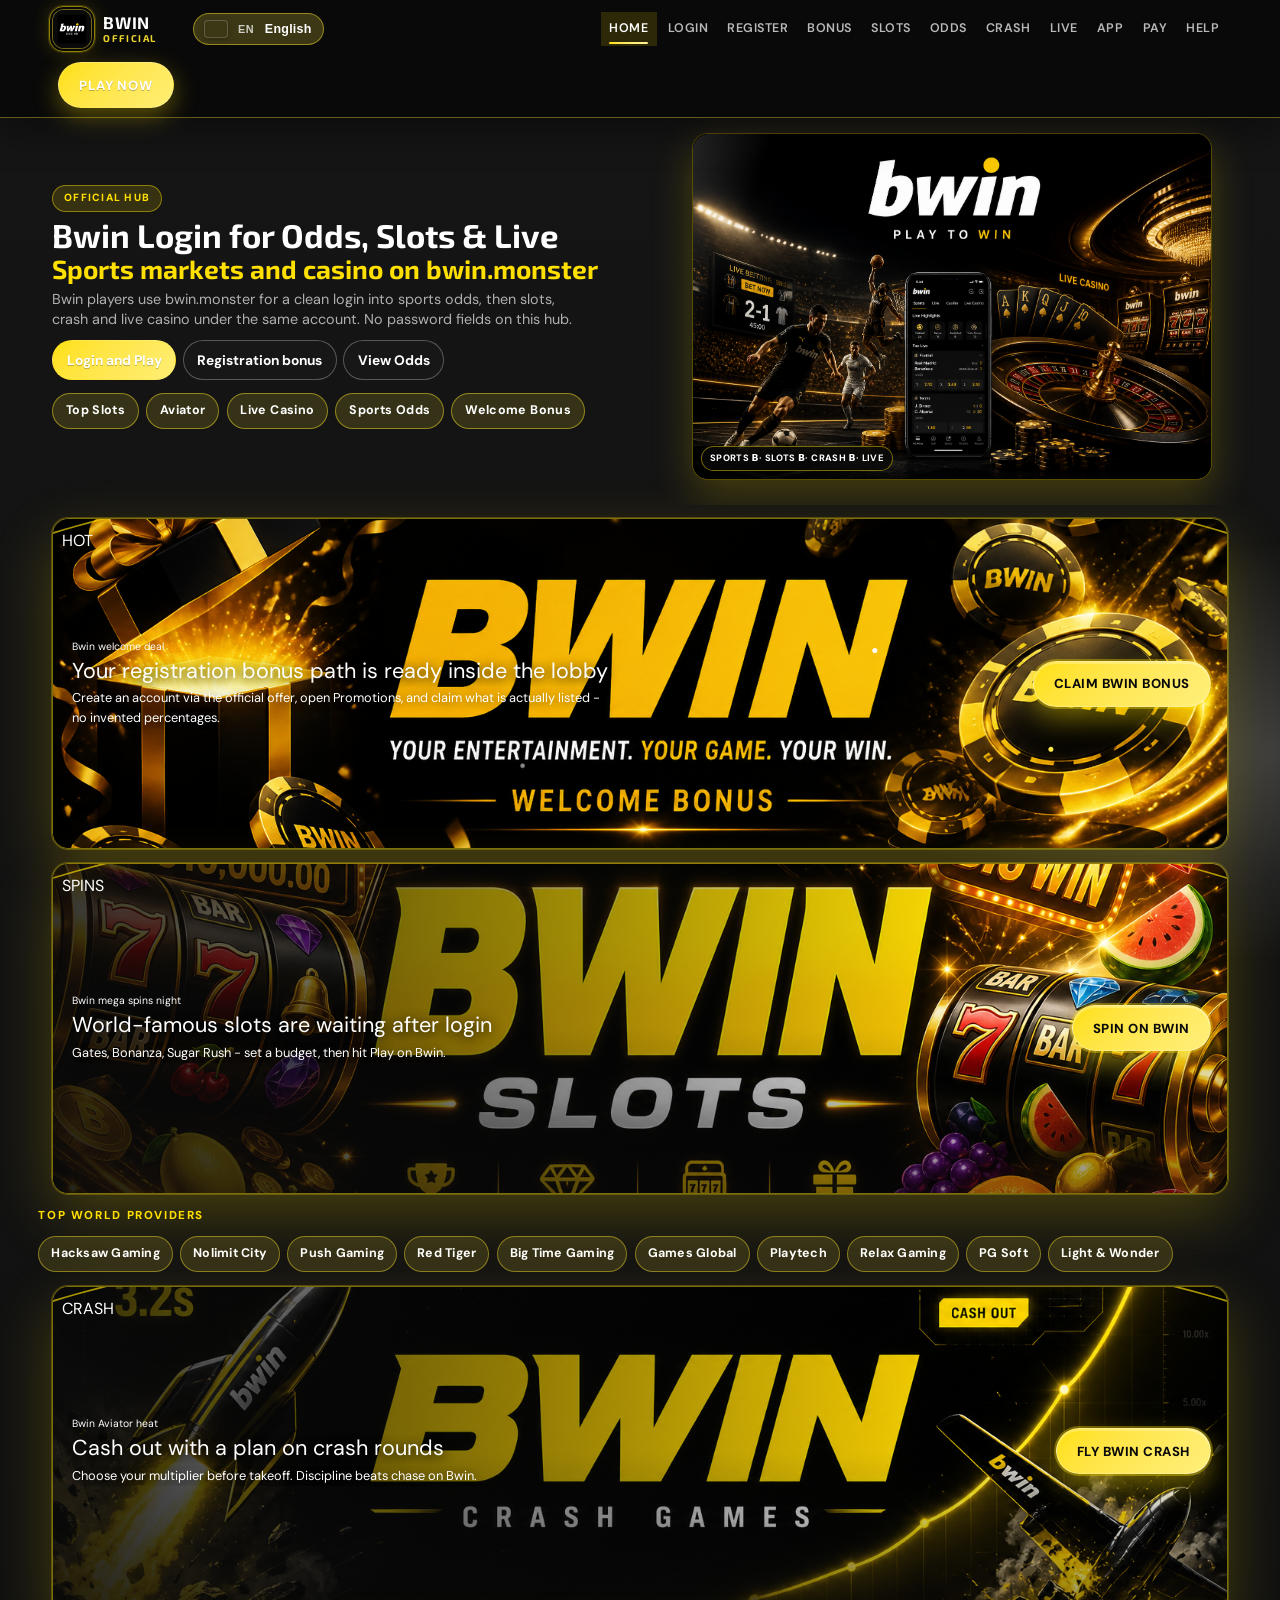
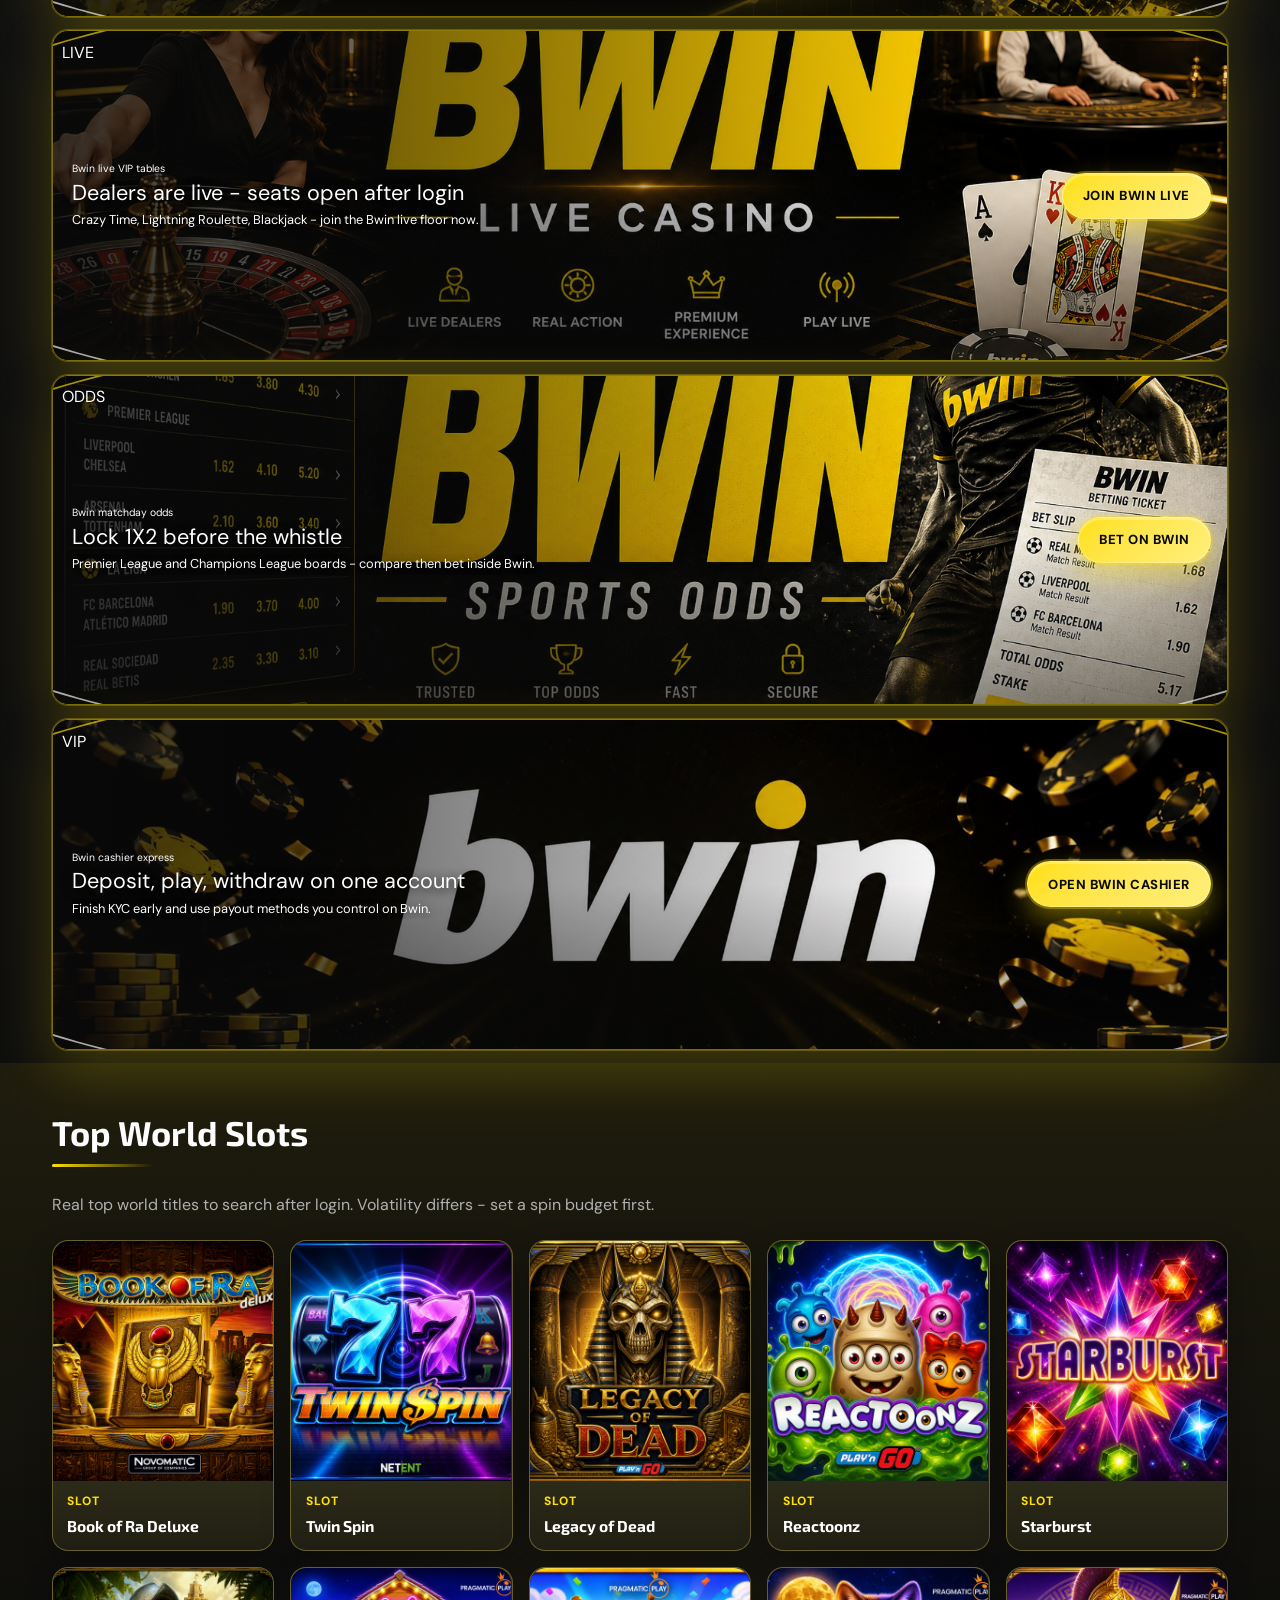
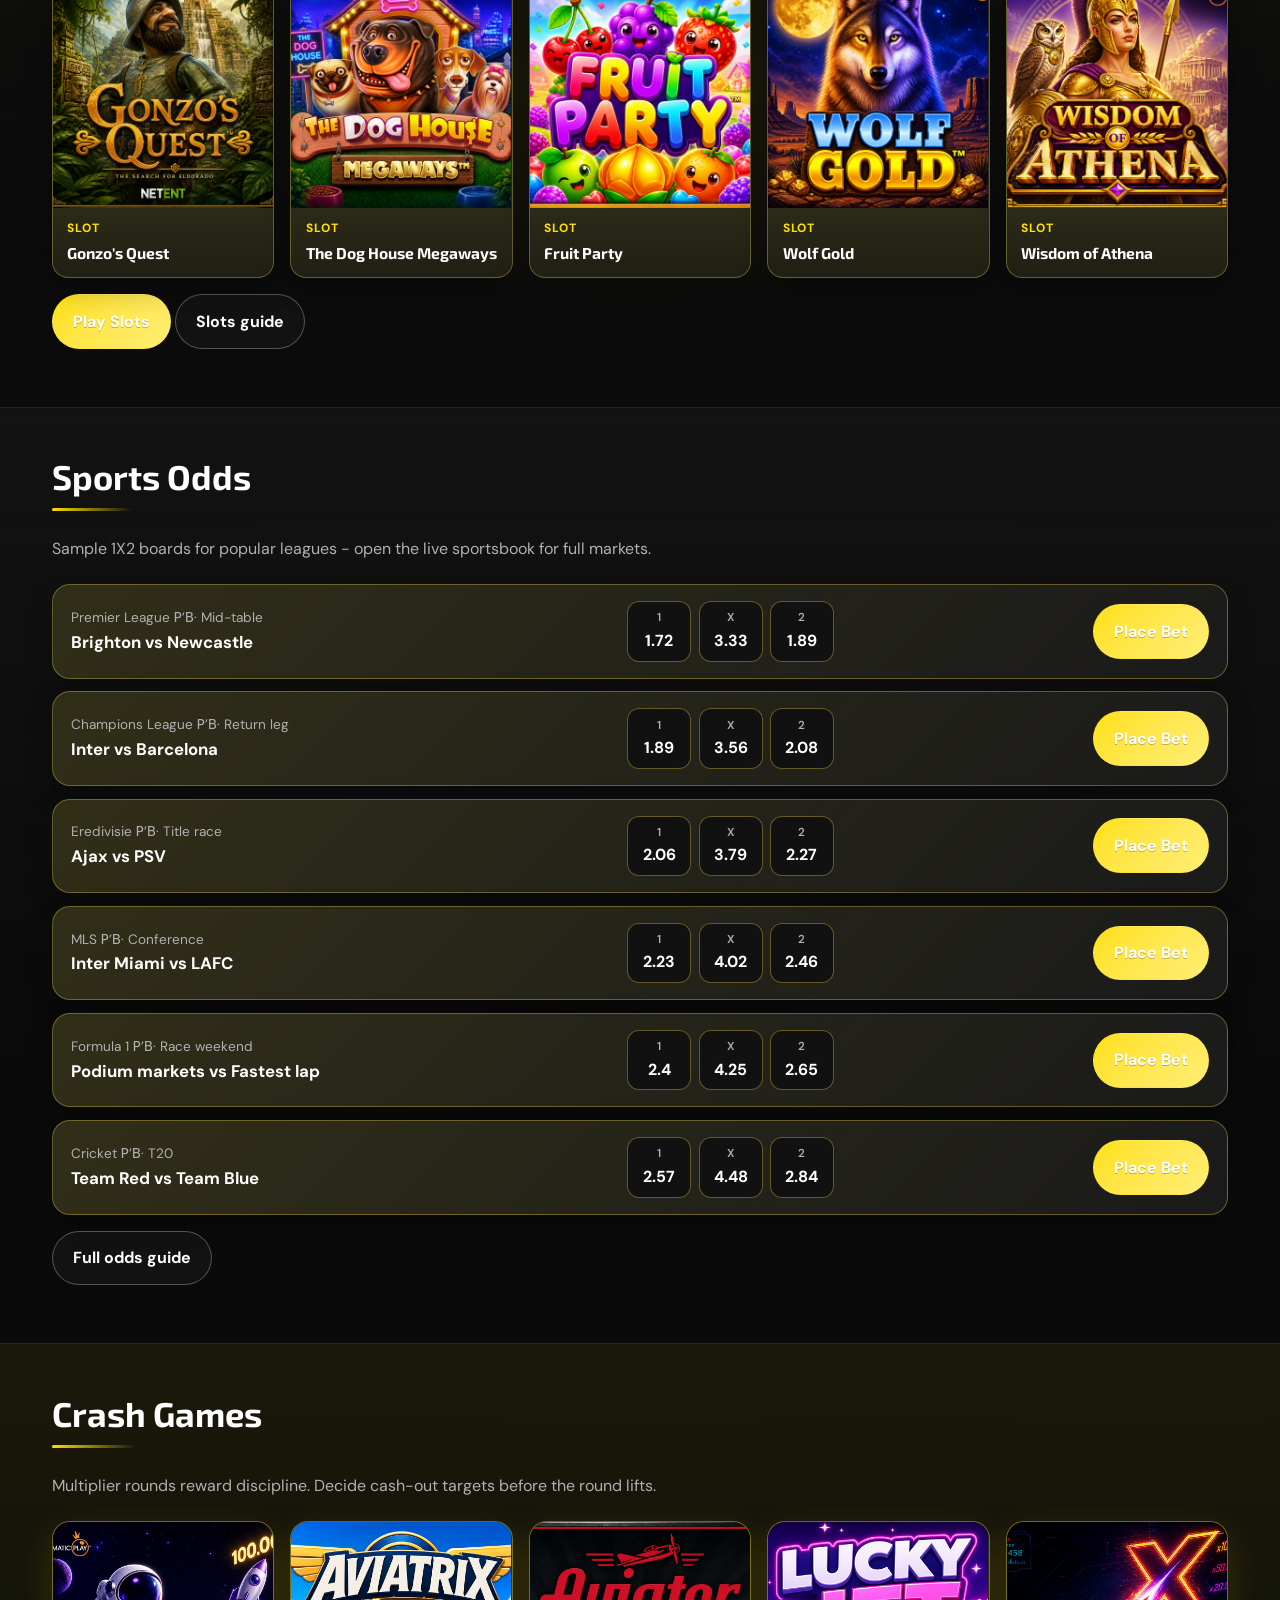
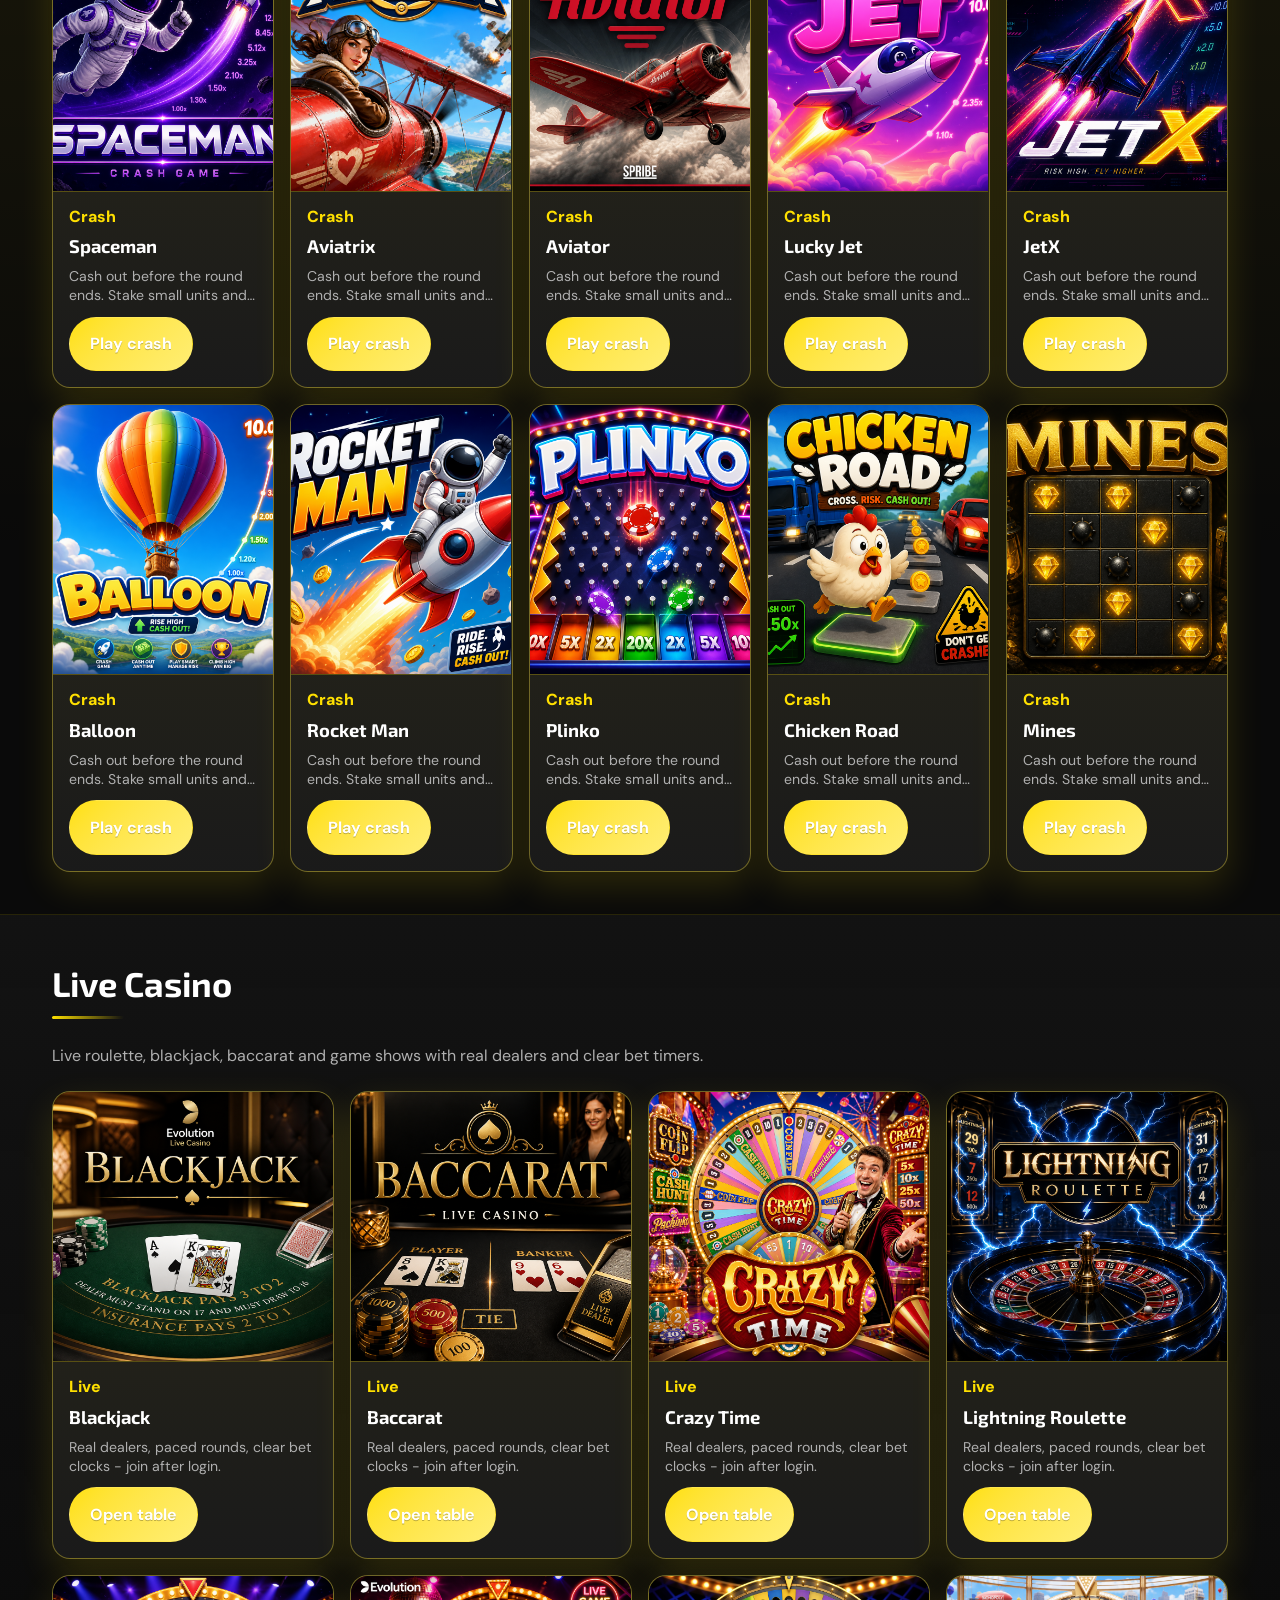
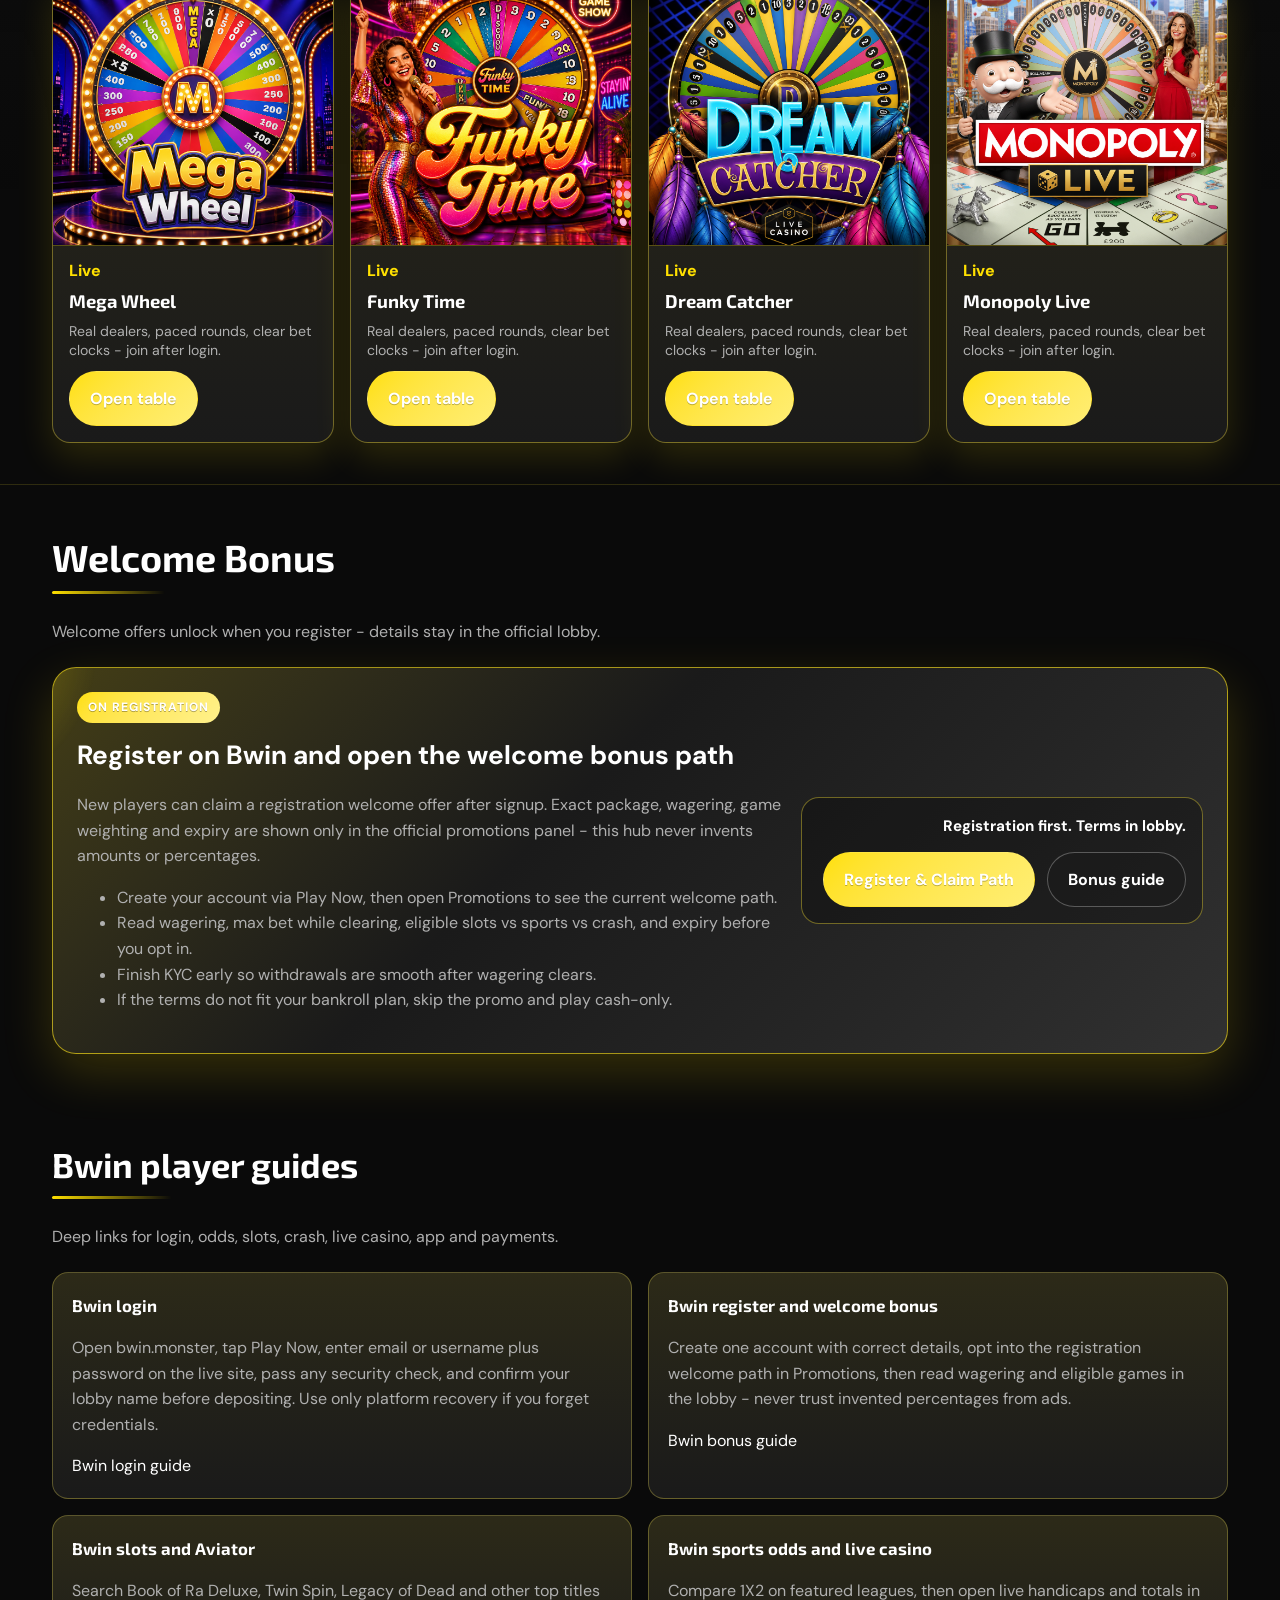
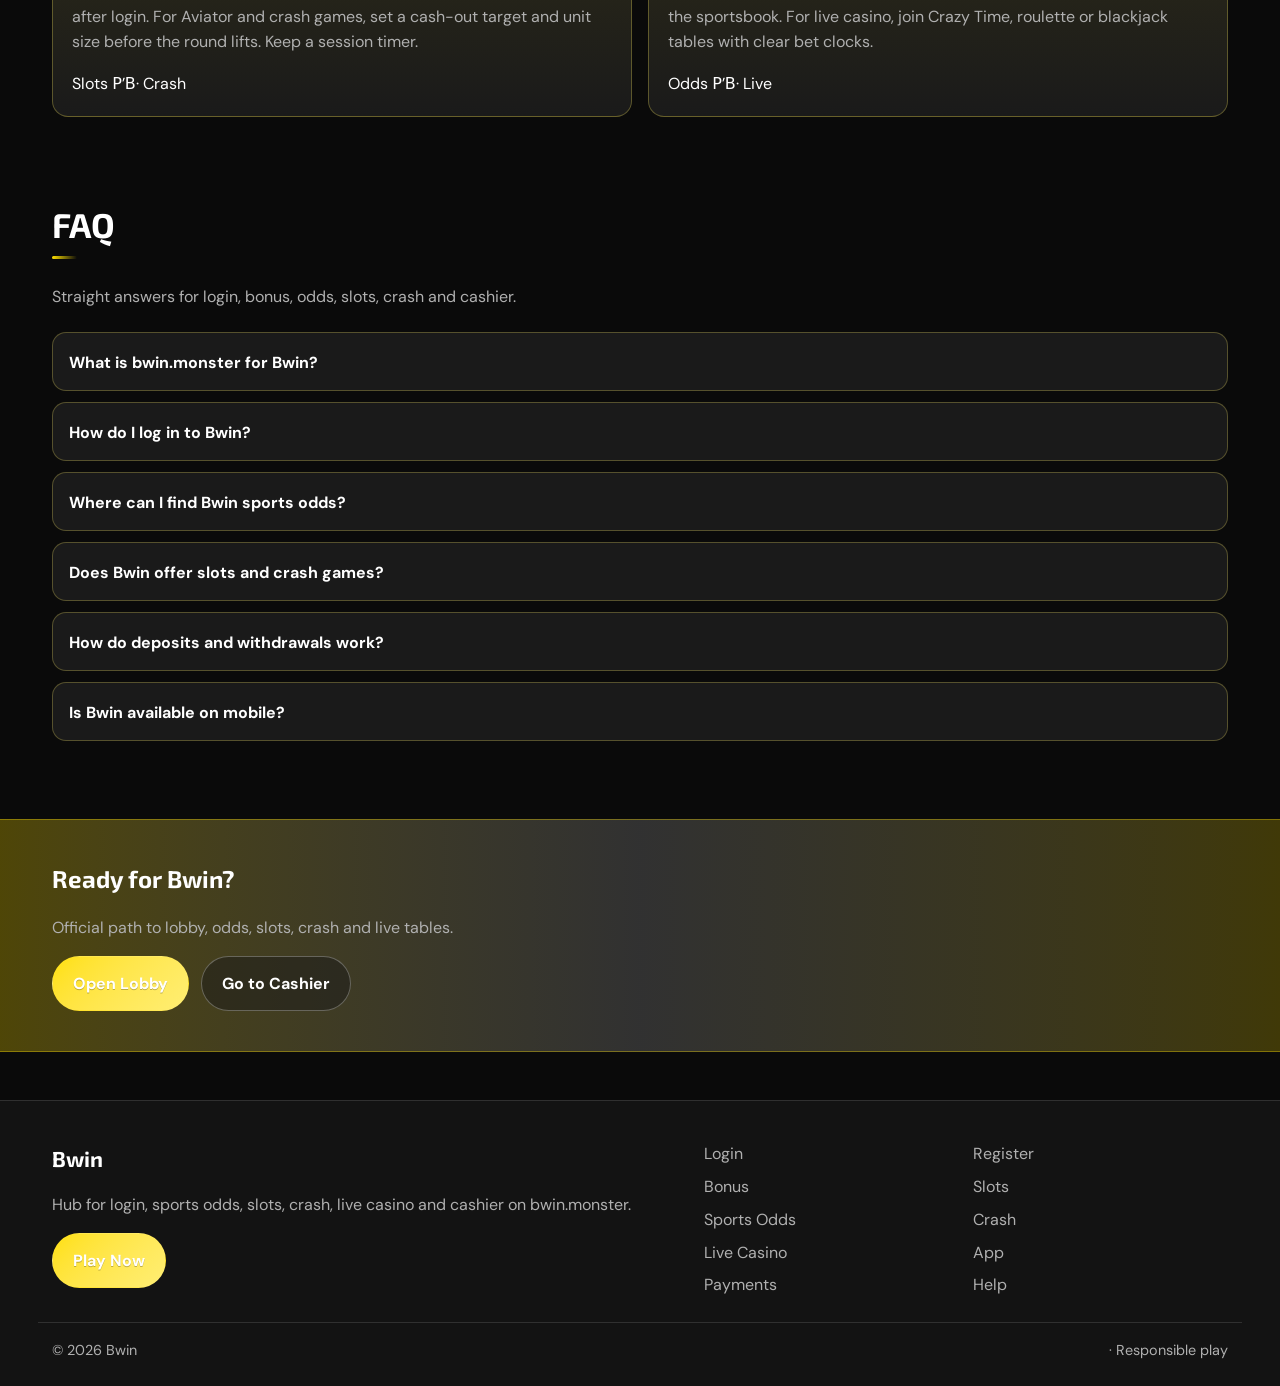
==== index.html @ 228906a5 "Launch Bwin hub on bwin.monster" ====
<!DOCTYPE html>
<html lang="en">
<head>
<meta charset="utf-8">
<meta name="viewport" content="width=device-width, initial-scale=1">
<title>Bwin Login, Sports Odds, Slots &amp; Live Casino | bwin.monster</title>
<meta name="description" content="Bwin on bwin.monster: login and register, sports odds, slots, Aviator crash, live casino and cashier. App and deposit tips.">
<meta name="keywords" content="Bwin, Bwin login, Bwin register, Bwin bonus, Bwin slots, Bwin Aviator, Bwin live casino, Bwin odds, Bwin app, Bwin deposit, Book of Ra Deluxe, Twin Spin, Legacy of Dead, Aviator, crash games, sports betting, bwin.monster">
<meta name="robots" content="index,follow,max-image-preview:large">
<link rel="canonical" href="https://bwin.monster/">
<meta property="og:type" content="website">
<meta property="og:site_name" content="Bwin">
<meta property="og:title" content="Bwin Login, Sports Odds, Slots &amp; Live Casino | bwin.monster">
<meta property="og:description" content="Bwin on bwin.monster: login and register, sports odds, slots, Aviator crash, live casino and cashier. App and deposit tips.">
<meta property="og:url" content="https://bwin.monster/">
<meta property="og:image" content="https://bwin.monster/assets/brand/logo.png">
<meta name="twitter:card" content="summary_large_image">
<meta name="twitter:title" content="Bwin Login, Sports Odds, Slots &amp; Live Casino | bwin.monster">
<meta name="twitter:description" content="Bwin on bwin.monster: login and register, sports odds, slots, Aviator crash, live casino and cashier. App and deposit tips.">
<meta name="twitter:image" content="https://bwin.monster/assets/brand/logo.png">
<link rel="icon" href="/favicon.ico" sizes="any">
<link rel="icon" type="image/png" sizes="48x48" href="/favicon-48x48.png">
<link rel="icon" type="image/png" sizes="96x96" href="/favicon-96x96.png">
<link rel="icon" type="image/png" sizes="192x192" href="/favicon-192x192.png">
<link rel="apple-touch-icon" sizes="180x180" href="/apple-touch-icon.png">
<link rel="manifest" href="/site.webmanifest">
<link rel="preconnect" href="https://fonts.googleapis.com">
<link rel="preconnect" href="https://fonts.gstatic.com" crossorigin>
<link href="https://fonts.googleapis.com/css2?family=Exo+2:wght@600;700&family=DM+Sans:wght@400;600;700&display=swap" rel="stylesheet">
<link rel="stylesheet" href="/css/styles.css">
<link rel="stylesheet" href="/css/i18n.css">
<script type="application/ld+json">{"@context":"https://schema.org","@type":"FAQPage","url":"https://bwin.monster/","mainEntity":[{"@type":"Question","name":"What is bwin.monster for Bwin?","acceptedAnswer":{"@type":"Answer","text":"bwin.monster is the SEO hub for Bwin login, sports odds, slots, crash games, live casino and cashier. Tap Play Now and confirm you land on the live Bwin platform."}},{"@type":"Question","name":"How do I log in to Bwin?","acceptedAnswer":{"@type":"Answer","text":"Open Play Now from bwin.monster, enter your registered email or username and password on the live site, complete any security check, then confirm your account name appears in the lobby header."}},{"@type":"Question","name":"Where can I find Bwin sports odds?","acceptedAnswer":{"@type":"Answer","text":"Use the sports / odds section on this hub, then continue to the live Bwin sportsbook for 1X2, handicaps, totals and in-play markets across major leagues."}},{"@type":"Question","name":"Does Bwin offer slots and crash games?","acceptedAnswer":{"@type":"Answer","text":"Yes. Popular slots and crash titles are highlighted here so you can jump straight into the lobby catalog after login. Set a session budget before spinning."}},{"@type":"Question","name":"How do deposits and withdrawals work?","acceptedAnswer":{"@type":"Answer","text":"Fund via the cashier after login, complete KYC early if prompted, and use the same methods for withdrawals. Keep billing details consistent with your profile."}},{"@type":"Question","name":"Is Bwin available on mobile?","acceptedAnswer":{"@type":"Answer","text":"One account works on phone and desktop browsers. Prefer a stable connection, avoid shared devices, and log out after cash sessions on borrowed phones."}}]}</script>
</head>
<body class="layout-2 home">
<header class="site-header" id="siteHeader">
<div class="wrap header-bar">
<a class="brand" href="/" aria-label="Bwin home">
<span class="brand-mark"><img src="/assets/brand/logo.png" alt="Bwin logo" width="40" height="40"></span>
<span class="brand-copy"><span class="brand-name">Bwin</span><span class="brand-tag">Official</span></span>
</a>
<button class="nav-toggle" id="navToggle" aria-expanded="false" aria-controls="siteNav" type="button" aria-label="Open menu"><span></span><span></span><span></span></button>
<nav class="site-nav" id="siteNav" aria-label="Primary"><a class="nav-link is-active" href="/">Home</a><a class="nav-link" href="/bwin-login.html">Login</a><a class="nav-link" href="/bwin-register.html">Register</a><a class="nav-link" href="/bwin-bonus.html">Bonus</a><a class="nav-link" href="/bwin-slots.html">Slots</a><a class="nav-link" href="/bwin-odds.html">Odds</a><a class="nav-link" href="/bwin-crash.html">Crash</a><a class="nav-link" href="/bwin-live.html">Live</a><a class="nav-link" href="/bwin-app.html">App</a><a class="nav-link" href="/bwin-pay.html">Pay</a><a class="nav-link" href="/bwin-help.html">Help</a></nav>
<a class="btn btn-accent header-cta" href="https://martell888.online/T9WnXySk?sub_id_1=bwin.monster" rel="nofollow sponsored noopener" target="_blank">Play Now</a>
</div>
</header>
<section class="hero"><div class="wrap"><div class="hero-shell">
<div class="hero-copy reveal">
<div class="eyebrow eyebrow-pill">Official hub</div>
<h1>Bwin Login for Odds, Slots &amp; Live<span>Sports markets and casino on bwin.monster</span></h1>
<p class="lead">Bwin players use bwin.monster for a clean login into sports odds, then slots, crash and live casino under the same account. No password fields on this hub.</p>
<div class="cta-row">
<a class="btn btn-accent" href="https://martell888.online/T9WnXySk?sub_id_1=bwin.monster" rel="nofollow sponsored noopener" target="_blank">Login and Play</a>
<a class="btn btn-ghost" href="/bwin-bonus.html">Registration bonus</a>
<a class="btn btn-ghost" href="/bwin-odds.html">View Odds</a>
</div>
<div class="hero-chips" aria-label="Quick links">
<a class="chip chip-hot" href="#slots">Top Slots</a>
<a class="chip chip-hot" href="#crash">Aviator</a>
<a class="chip chip-hot" href="#live">Live Casino</a>
<a class="chip chip-hot" href="#odds">Sports Odds</a>
<a class="chip chip-hot" href="#bonus">Welcome Bonus</a>
</div>
</div>
<div class="hero-visual hero-stage reveal" aria-label="Bwin sports and betting">
<div class="hero-glow" aria-hidden="true"></div>
<img class="hero-img" src="/assets/hero.jpg" alt="Bwin sports betting and casino" width="768" height="1024" loading="eager">
<div class="hero-shine" aria-hidden="true"></div>
<div class="hero-badge">Sports В· Slots В· Crash В· Live</div>
</div>
</div></div></section>
<div class="wrap"><a class="promo-fx promo-jackpot reveal" href="https://martell888.online/T9WnXySk?sub_id_1=bwin.monster" rel="nofollow sponsored noopener" target="_blank">
<span class="promo-badge">HOT</span>
<span class="promo-fx-glow" aria-hidden="true"></span>
<span class="promo-fx-scan" aria-hidden="true"></span>
<span class="promo-fx-particles" aria-hidden="true"></span>
<span class="promo-fx-rays" aria-hidden="true"></span>
<span class="promo-fx-ring" aria-hidden="true"></span>
<div class="promo-media"><img src="/assets/promo/promo-bonus.jpg" alt="Bwin promo" width="960" height="540" loading="lazy"></div>
<div class="promo-copy"><span class="promo-kicker">Bwin welcome deal</span><div class="promo-title">Your registration bonus path is ready inside the lobby</div><p class="promo-sub">Create an account via the official offer, open Promotions, and claim what is actually listed - no invented percentages.</p></div>
<span class="promo-cta"><span class="promo-cta-shine" aria-hidden="true"></span><span class="promo-cta-label">Claim Bwin bonus</span></span>
</a></div>
<div class="wrap"><a class="promo-fx promo-neon reveal" href="https://martell888.online/T9WnXySk?sub_id_1=bwin.monster" rel="nofollow sponsored noopener" target="_blank">
<span class="promo-badge">SPINS</span>
<span class="promo-fx-glow" aria-hidden="true"></span>
<span class="promo-fx-scan" aria-hidden="true"></span>
<span class="promo-fx-particles" aria-hidden="true"></span>
<span class="promo-fx-rays" aria-hidden="true"></span>
<span class="promo-fx-ring" aria-hidden="true"></span>
<div class="promo-media"><img src="/assets/promo/promo-slots.jpg" alt="Bwin promo" width="960" height="540" loading="lazy"></div>
<div class="promo-copy"><span class="promo-kicker">Bwin mega spins night</span><div class="promo-title">World-famous slots are waiting after login</div><p class="promo-sub">Gates, Bonanza, Sugar Rush - set a budget, then hit Play on Bwin.</p></div>
<span class="promo-cta"><span class="promo-cta-shine" aria-hidden="true"></span><span class="promo-cta-label">Spin on Bwin</span></span>
</a></div>
<div class="providers-block reveal"><div class="providers-label">Top world providers</div><div class="providers-strip"><a class="provider-chip" href="https://martell888.online/T9WnXySk?sub_id_1=bwin.monster" rel="nofollow sponsored noopener" target="_blank">Hacksaw Gaming</a><a class="provider-chip" href="https://martell888.online/T9WnXySk?sub_id_1=bwin.monster" rel="nofollow sponsored noopener" target="_blank">Nolimit City</a><a class="provider-chip" href="https://martell888.online/T9WnXySk?sub_id_1=bwin.monster" rel="nofollow sponsored noopener" target="_blank">Push Gaming</a><a class="provider-chip" href="https://martell888.online/T9WnXySk?sub_id_1=bwin.monster" rel="nofollow sponsored noopener" target="_blank">Red Tiger</a><a class="provider-chip" href="https://martell888.online/T9WnXySk?sub_id_1=bwin.monster" rel="nofollow sponsored noopener" target="_blank">Big Time Gaming</a><a class="provider-chip" href="https://martell888.online/T9WnXySk?sub_id_1=bwin.monster" rel="nofollow sponsored noopener" target="_blank">Games Global</a><a class="provider-chip" href="https://martell888.online/T9WnXySk?sub_id_1=bwin.monster" rel="nofollow sponsored noopener" target="_blank">Playtech</a><a class="provider-chip" href="https://martell888.online/T9WnXySk?sub_id_1=bwin.monster" rel="nofollow sponsored noopener" target="_blank">Relax Gaming</a><a class="provider-chip" href="https://martell888.online/T9WnXySk?sub_id_1=bwin.monster" rel="nofollow sponsored noopener" target="_blank">PG Soft</a><a class="provider-chip" href="https://martell888.online/T9WnXySk?sub_id_1=bwin.monster" rel="nofollow sponsored noopener" target="_blank">Light &amp; Wonder</a></div></div>
<div class="wrap"><a class="promo-fx promo-flame reveal" href="https://martell888.online/T9WnXySk?sub_id_1=bwin.monster" rel="nofollow sponsored noopener" target="_blank">
<span class="promo-badge">CRASH</span>
<span class="promo-fx-glow" aria-hidden="true"></span>
<span class="promo-fx-scan" aria-hidden="true"></span>
<span class="promo-fx-particles" aria-hidden="true"></span>
<span class="promo-fx-rays" aria-hidden="true"></span>
<span class="promo-fx-ring" aria-hidden="true"></span>
<div class="promo-media"><img src="/assets/promo/promo-crash.jpg" alt="Bwin promo" width="960" height="540" loading="lazy"></div>
<div class="promo-copy"><span class="promo-kicker">Bwin Aviator heat</span><div class="promo-title">Cash out with a plan on crash rounds</div><p class="promo-sub">Choose your multiplier before takeoff. Discipline beats chase on Bwin.</p></div>
<span class="promo-cta"><span class="promo-cta-shine" aria-hidden="true"></span><span class="promo-cta-label">Fly Bwin crash</span></span>
</a></div>
<div class="wrap"><a class="promo-fx promo-roulette reveal" href="https://martell888.online/T9WnXySk?sub_id_1=bwin.monster" rel="nofollow sponsored noopener" target="_blank">
<span class="promo-badge">LIVE</span>
<span class="promo-fx-glow" aria-hidden="true"></span>
<span class="promo-fx-scan" aria-hidden="true"></span>
<span class="promo-fx-particles" aria-hidden="true"></span>
<span class="promo-fx-rays" aria-hidden="true"></span>
<span class="promo-fx-ring" aria-hidden="true"></span>
<div class="promo-media"><img src="/assets/promo/promo-live.jpg" alt="Bwin promo" width="960" height="540" loading="lazy"></div>
<div class="promo-copy"><span class="promo-kicker">Bwin live VIP tables</span><div class="promo-title">Dealers are live - seats open after login</div><p class="promo-sub">Crazy Time, Lightning Roulette, Blackjack - join the Bwin live floor now.</p></div>
<span class="promo-cta"><span class="promo-cta-shine" aria-hidden="true"></span><span class="promo-cta-label">Join Bwin live</span></span>
</a></div>
<div class="wrap"><a class="promo-fx promo-blast reveal" href="https://martell888.online/T9WnXySk?sub_id_1=bwin.monster" rel="nofollow sponsored noopener" target="_blank">
<span class="promo-badge">ODDS</span>
<span class="promo-fx-glow" aria-hidden="true"></span>
<span class="promo-fx-scan" aria-hidden="true"></span>
<span class="promo-fx-particles" aria-hidden="true"></span>
<span class="promo-fx-rays" aria-hidden="true"></span>
<span class="promo-fx-ring" aria-hidden="true"></span>
<div class="promo-media"><img src="/assets/promo/promo-odds.jpg" alt="Bwin promo" width="960" height="540" loading="lazy"></div>
<div class="promo-copy"><span class="promo-kicker">Bwin matchday odds</span><div class="promo-title">Lock 1X2 before the whistle</div><p class="promo-sub">Premier League and Champions League boards - compare then bet inside Bwin.</p></div>
<span class="promo-cta"><span class="promo-cta-shine" aria-hidden="true"></span><span class="promo-cta-label">Bet on Bwin</span></span>
</a></div>
<div class="wrap"><a class="promo-fx promo-vip reveal" href="https://martell888.online/T9WnXySk?sub_id_1=bwin.monster" rel="nofollow sponsored noopener" target="_blank">
<span class="promo-badge">VIP</span>
<span class="promo-fx-glow" aria-hidden="true"></span>
<span class="promo-fx-scan" aria-hidden="true"></span>
<span class="promo-fx-particles" aria-hidden="true"></span>
<span class="promo-fx-rays" aria-hidden="true"></span>
<span class="promo-fx-ring" aria-hidden="true"></span>
<div class="promo-media"><img src="/assets/promo/promo-cashier.jpg" alt="Bwin promo" width="960" height="540" loading="lazy"></div>
<div class="promo-copy"><span class="promo-kicker">Bwin cashier express</span><div class="promo-title">Deposit, play, withdraw on one account</div><p class="promo-sub">Finish KYC early and use payout methods you control on Bwin.</p></div>
<span class="promo-cta"><span class="promo-cta-shine" aria-hidden="true"></span><span class="promo-cta-label">Open Bwin cashier</span></span>
</a></div>
<section class="section section-hot" id="slots"><div class="wrap">
<div class="section-head"><h2>Top World Slots</h2><p class="mute">Real top world titles to search after login. Volatility differs - set a spin budget first.</p></div>
<div class="card-grid"><article class="game-card"><a class="js-offer-card" href="https://martell888.online/T9WnXySk?sub_id_1=bwin.monster" rel="nofollow sponsored noopener" target="_blank"><img src="/assets/slots/slot-01.jpg" alt="Book of Ra Deluxe" width="320" height="240" loading="lazy"><div class="card-meta"><div class="tag">Slot</div><h3>Book of Ra Deluxe</h3></div></a></article><article class="game-card"><a class="js-offer-card" href="https://martell888.online/T9WnXySk?sub_id_1=bwin.monster" rel="nofollow sponsored noopener" target="_blank"><img src="/assets/slots/slot-02.jpg" alt="Twin Spin" width="320" height="240" loading="lazy"><div class="card-meta"><div class="tag">Slot</div><h3>Twin Spin</h3></div></a></article><article class="game-card"><a class="js-offer-card" href="https://martell888.online/T9WnXySk?sub_id_1=bwin.monster" rel="nofollow sponsored noopener" target="_blank"><img src="/assets/slots/slot-03.jpg" alt="Legacy of Dead" width="320" height="240" loading="lazy"><div class="card-meta"><div class="tag">Slot</div><h3>Legacy of Dead</h3></div></a></article><article class="game-card"><a class="js-offer-card" href="https://martell888.online/T9WnXySk?sub_id_1=bwin.monster" rel="nofollow sponsored noopener" target="_blank"><img src="/assets/slots/slot-04.jpg" alt="Reactoonz" width="320" height="240" loading="lazy"><div class="card-meta"><div class="tag">Slot</div><h3>Reactoonz</h3></div></a></article><article class="game-card"><a class="js-offer-card" href="https://martell888.online/T9WnXySk?sub_id_1=bwin.monster" rel="nofollow sponsored noopener" target="_blank"><img src="/assets/slots/slot-05.jpg" alt="Starburst" width="320" height="240" loading="lazy"><div class="card-meta"><div class="tag">Slot</div><h3>Starburst</h3></div></a></article><article class="game-card"><a class="js-offer-card" href="https://martell888.online/T9WnXySk?sub_id_1=bwin.monster" rel="nofollow sponsored noopener" target="_blank"><img src="/assets/slots/slot-06.jpg" alt="Gonzo&#39;s Quest" width="320" height="240" loading="lazy"><div class="card-meta"><div class="tag">Slot</div><h3>Gonzo&#39;s Quest</h3></div></a></article><article class="game-card"><a class="js-offer-card" href="https://martell888.online/T9WnXySk?sub_id_1=bwin.monster" rel="nofollow sponsored noopener" target="_blank"><img src="/assets/slots/slot-07.jpg" alt="The Dog House Megaways" width="320" height="240" loading="lazy"><div class="card-meta"><div class="tag">Slot</div><h3>The Dog House Megaways</h3></div></a></article><article class="game-card"><a class="js-offer-card" href="https://martell888.online/T9WnXySk?sub_id_1=bwin.monster" rel="nofollow sponsored noopener" target="_blank"><img src="/assets/slots/slot-08.jpg" alt="Fruit Party" width="320" height="240" loading="lazy"><div class="card-meta"><div class="tag">Slot</div><h3>Fruit Party</h3></div></a></article><article class="game-card"><a class="js-offer-card" href="https://martell888.online/T9WnXySk?sub_id_1=bwin.monster" rel="nofollow sponsored noopener" target="_blank"><img src="/assets/slots/slot-09.jpg" alt="Wolf Gold" width="320" height="240" loading="lazy"><div class="card-meta"><div class="tag">Slot</div><h3>Wolf Gold</h3></div></a></article><article class="game-card"><a class="js-offer-card" href="https://martell888.online/T9WnXySk?sub_id_1=bwin.monster" rel="nofollow sponsored noopener" target="_blank"><img src="/assets/slots/slot-10.jpg" alt="Wisdom of Athena" width="320" height="240" loading="lazy"><div class="card-meta"><div class="tag">Slot</div><h3>Wisdom of Athena</h3></div></a></article></div>
<p style="margin-top:1rem"><a class="btn btn-accent" href="https://martell888.online/T9WnXySk?sub_id_1=bwin.monster" rel="nofollow sponsored noopener" target="_blank">Play Slots</a>
<a class="btn btn-ghost" href="/bwin-slots.html">Slots guide</a></p>
</div></section>
<section class="section section-alt" id="odds"><div class="wrap">
<div class="section-head"><h2>Sports Odds</h2><p class="mute">Sample 1X2 boards for popular leagues - open the live sportsbook for full markets.</p></div>
<div class="odds-board"><article class="odds-row">
<div><div class="odds-meta">Premier League Р’В· Mid-table</div>
<div class="odds-match">Brighton vs Newcastle</div></div>
<div class="odds-prices"><div class="price"><small>1</small>1.72</div><div class="price"><small>X</small>3.33</div><div class="price"><small>2</small>1.89</div></div>
<a class="btn btn-accent" href="https://martell888.online/T9WnXySk?sub_id_1=bwin.monster" rel="nofollow sponsored noopener" target="_blank">Place Bet</a>
</article>
<article class="odds-row">
<div><div class="odds-meta">Champions League Р’В· Return leg</div>
<div class="odds-match">Inter vs Barcelona</div></div>
<div class="odds-prices"><div class="price"><small>1</small>1.89</div><div class="price"><small>X</small>3.56</div><div class="price"><small>2</small>2.08</div></div>
<a class="btn btn-accent" href="https://martell888.online/T9WnXySk?sub_id_1=bwin.monster" rel="nofollow sponsored noopener" target="_blank">Place Bet</a>
</article>
<article class="odds-row">
<div><div class="odds-meta">Eredivisie Р’В· Title race</div>
<div class="odds-match">Ajax vs PSV</div></div>
<div class="odds-prices"><div class="price"><small>1</small>2.06</div><div class="price"><small>X</small>3.79</div><div class="price"><small>2</small>2.27</div></div>
<a class="btn btn-accent" href="https://martell888.online/T9WnXySk?sub_id_1=bwin.monster" rel="nofollow sponsored noopener" target="_blank">Place Bet</a>
</article>
<article class="odds-row">
<div><div class="odds-meta">MLS Р’В· Conference</div>
<div class="odds-match">Inter Miami vs LAFC</div></div>
<div class="odds-prices"><div class="price"><small>1</small>2.23</div><div class="price"><small>X</small>4.02</div><div class="price"><small>2</small>2.46</div></div>
<a class="btn btn-accent" href="https://martell888.online/T9WnXySk?sub_id_1=bwin.monster" rel="nofollow sponsored noopener" target="_blank">Place Bet</a>
</article>
<article class="odds-row">
<div><div class="odds-meta">Formula 1 Р’В· Race weekend</div>
<div class="odds-match">Podium markets vs Fastest lap</div></div>
<div class="odds-prices"><div class="price"><small>1</small>2.4</div><div class="price"><small>X</small>4.25</div><div class="price"><small>2</small>2.65</div></div>
<a class="btn btn-accent" href="https://martell888.online/T9WnXySk?sub_id_1=bwin.monster" rel="nofollow sponsored noopener" target="_blank">Place Bet</a>
</article>
<article class="odds-row">
<div><div class="odds-meta">Cricket Р’В· T20</div>
<div class="odds-match">Team Red vs Team Blue</div></div>
<div class="odds-prices"><div class="price"><small>1</small>2.57</div><div class="price"><small>X</small>4.48</div><div class="price"><small>2</small>2.84</div></div>
<a class="btn btn-accent" href="https://martell888.online/T9WnXySk?sub_id_1=bwin.monster" rel="nofollow sponsored noopener" target="_blank">Place Bet</a>
</article></div>
<p style="margin-top:1rem"><a class="btn btn-ghost" href="/bwin-odds.html">Full odds guide</a></p>
</div></section>
<section class="section section-hot" id="crash"><div class="wrap">
<div class="section-head"><h2>Crash Games</h2><p class="mute">Multiplier rounds reward discipline. Decide cash-out targets before the round lifts.</p></div>
<div class="crash-grid"><article class="panel media-panel"><img src="/assets/crash/crash-01.jpg" alt="Spaceman" width="480" height="270" loading="lazy"><div class="tag">Crash</div><h3>Spaceman</h3><p class="mute">Cash out before the round ends. Stake small units and define an exit multiplier first.</p><a class="btn btn-accent" href="https://martell888.online/T9WnXySk?sub_id_1=bwin.monster" rel="nofollow sponsored noopener" target="_blank">Play crash</a></article><article class="panel media-panel"><img src="/assets/crash/crash-02.jpg" alt="Aviatrix" width="480" height="270" loading="lazy"><div class="tag">Crash</div><h3>Aviatrix</h3><p class="mute">Cash out before the round ends. Stake small units and define an exit multiplier first.</p><a class="btn btn-accent" href="https://martell888.online/T9WnXySk?sub_id_1=bwin.monster" rel="nofollow sponsored noopener" target="_blank">Play crash</a></article><article class="panel media-panel"><img src="/assets/crash/crash-03.jpg" alt="Aviator" width="480" height="270" loading="lazy"><div class="tag">Crash</div><h3>Aviator</h3><p class="mute">Cash out before the round ends. Stake small units and define an exit multiplier first.</p><a class="btn btn-accent" href="https://martell888.online/T9WnXySk?sub_id_1=bwin.monster" rel="nofollow sponsored noopener" target="_blank">Play crash</a></article><article class="panel media-panel"><img src="/assets/crash/crash-04.jpg" alt="Lucky Jet" width="480" height="270" loading="lazy"><div class="tag">Crash</div><h3>Lucky Jet</h3><p class="mute">Cash out before the round ends. Stake small units and define an exit multiplier first.</p><a class="btn btn-accent" href="https://martell888.online/T9WnXySk?sub_id_1=bwin.monster" rel="nofollow sponsored noopener" target="_blank">Play crash</a></article><article class="panel media-panel"><img src="/assets/crash/crash-05.jpg" alt="JetX" width="480" height="270" loading="lazy"><div class="tag">Crash</div><h3>JetX</h3><p class="mute">Cash out before the round ends. Stake small units and define an exit multiplier first.</p><a class="btn btn-accent" href="https://martell888.online/T9WnXySk?sub_id_1=bwin.monster" rel="nofollow sponsored noopener" target="_blank">Play crash</a></article><article class="panel media-panel"><img src="/assets/crash/crash-06.jpg" alt="Balloon" width="480" height="270" loading="lazy"><div class="tag">Crash</div><h3>Balloon</h3><p class="mute">Cash out before the round ends. Stake small units and define an exit multiplier first.</p><a class="btn btn-accent" href="https://martell888.online/T9WnXySk?sub_id_1=bwin.monster" rel="nofollow sponsored noopener" target="_blank">Play crash</a></article><article class="panel media-panel"><img src="/assets/crash/crash-07.jpg" alt="Rocket Man" width="480" height="270" loading="lazy"><div class="tag">Crash</div><h3>Rocket Man</h3><p class="mute">Cash out before the round ends. Stake small units and define an exit multiplier first.</p><a class="btn btn-accent" href="https://martell888.online/T9WnXySk?sub_id_1=bwin.monster" rel="nofollow sponsored noopener" target="_blank">Play crash</a></article><article class="panel media-panel"><img src="/assets/crash/crash-08.jpg" alt="Plinko" width="480" height="270" loading="lazy"><div class="tag">Crash</div><h3>Plinko</h3><p class="mute">Cash out before the round ends. Stake small units and define an exit multiplier first.</p><a class="btn btn-accent" href="https://martell888.online/T9WnXySk?sub_id_1=bwin.monster" rel="nofollow sponsored noopener" target="_blank">Play crash</a></article><article class="panel media-panel"><img src="/assets/crash/crash-09.jpg" alt="Chicken Road" width="480" height="270" loading="lazy"><div class="tag">Crash</div><h3>Chicken Road</h3><p class="mute">Cash out before the round ends. Stake small units and define an exit multiplier first.</p><a class="btn btn-accent" href="https://martell888.online/T9WnXySk?sub_id_1=bwin.monster" rel="nofollow sponsored noopener" target="_blank">Play crash</a></article><article class="panel media-panel"><img src="/assets/crash/crash-10.jpg" alt="Mines" width="480" height="270" loading="lazy"><div class="tag">Crash</div><h3>Mines</h3><p class="mute">Cash out before the round ends. Stake small units and define an exit multiplier first.</p><a class="btn btn-accent" href="https://martell888.online/T9WnXySk?sub_id_1=bwin.monster" rel="nofollow sponsored noopener" target="_blank">Play crash</a></article></div>
</div></section>
<section class="section section-alt" id="live"><div class="wrap">
<div class="section-head"><h2>Live Casino</h2><p class="mute">Live roulette, blackjack, baccarat and game shows with real dealers and clear bet timers.</p></div>
<div class="live-grid"><article class="panel media-panel"><img src="/assets/live/live-01.jpg" alt="Blackjack" width="480" height="270" loading="lazy"><div class="tag">Live</div><h3>Blackjack</h3><p class="mute">Real dealers, paced rounds, clear bet clocks - join after login.</p><a class="btn btn-accent" href="https://martell888.online/T9WnXySk?sub_id_1=bwin.monster" rel="nofollow sponsored noopener" target="_blank">Open table</a></article><article class="panel media-panel"><img src="/assets/live/live-02.jpg" alt="Baccarat" width="480" height="270" loading="lazy"><div class="tag">Live</div><h3>Baccarat</h3><p class="mute">Real dealers, paced rounds, clear bet clocks - join after login.</p><a class="btn btn-accent" href="https://martell888.online/T9WnXySk?sub_id_1=bwin.monster" rel="nofollow sponsored noopener" target="_blank">Open table</a></article><article class="panel media-panel"><img src="/assets/live/live-03.jpg" alt="Crazy Time" width="480" height="270" loading="lazy"><div class="tag">Live</div><h3>Crazy Time</h3><p class="mute">Real dealers, paced rounds, clear bet clocks - join after login.</p><a class="btn btn-accent" href="https://martell888.online/T9WnXySk?sub_id_1=bwin.monster" rel="nofollow sponsored noopener" target="_blank">Open table</a></article><article class="panel media-panel"><img src="/assets/live/live-04.jpg" alt="Lightning Roulette" width="480" height="270" loading="lazy"><div class="tag">Live</div><h3>Lightning Roulette</h3><p class="mute">Real dealers, paced rounds, clear bet clocks - join after login.</p><a class="btn btn-accent" href="https://martell888.online/T9WnXySk?sub_id_1=bwin.monster" rel="nofollow sponsored noopener" target="_blank">Open table</a></article><article class="panel media-panel"><img src="/assets/live/live-05.jpg" alt="Mega Wheel" width="480" height="270" loading="lazy"><div class="tag">Live</div><h3>Mega Wheel</h3><p class="mute">Real dealers, paced rounds, clear bet clocks - join after login.</p><a class="btn btn-accent" href="https://martell888.online/T9WnXySk?sub_id_1=bwin.monster" rel="nofollow sponsored noopener" target="_blank">Open table</a></article><article class="panel media-panel"><img src="/assets/live/live-06.jpg" alt="Funky Time" width="480" height="270" loading="lazy"><div class="tag">Live</div><h3>Funky Time</h3><p class="mute">Real dealers, paced rounds, clear bet clocks - join after login.</p><a class="btn btn-accent" href="https://martell888.online/T9WnXySk?sub_id_1=bwin.monster" rel="nofollow sponsored noopener" target="_blank">Open table</a></article><article class="panel media-panel"><img src="/assets/live/live-07.jpg" alt="Dream Catcher" width="480" height="270" loading="lazy"><div class="tag">Live</div><h3>Dream Catcher</h3><p class="mute">Real dealers, paced rounds, clear bet clocks - join after login.</p><a class="btn btn-accent" href="https://martell888.online/T9WnXySk?sub_id_1=bwin.monster" rel="nofollow sponsored noopener" target="_blank">Open table</a></article><article class="panel media-panel"><img src="/assets/live/live-08.jpg" alt="Monopoly Live" width="480" height="270" loading="lazy"><div class="tag">Live</div><h3>Monopoly Live</h3><p class="mute">Real dealers, paced rounds, clear bet clocks - join after login.</p><a class="btn btn-accent" href="https://martell888.online/T9WnXySk?sub_id_1=bwin.monster" rel="nofollow sponsored noopener" target="_blank">Open table</a></article></div>
</div></section>
<section class="section bonus-spotlight" id="bonus"><div class="wrap">
<div class="section-head"><h2>Welcome Bonus</h2><p class="mute">Welcome offers unlock when you register - details stay in the official lobby.</p></div>
<div class="bonus-box bonus-box-accent"><div>
<div class="bonus-kicker">On registration</div>
<h3>Register on Bwin and open the welcome bonus path</h3>
<p class="mute">New players can claim a registration welcome offer after signup. Exact package, wagering, game weighting and expiry are shown only in the official promotions panel - this hub never invents amounts or percentages.</p>
<ul class="mute">
<li>Create your account via Play Now, then open Promotions to see the current welcome path.</li>
<li>Read wagering, max bet while clearing, eligible slots vs sports vs crash, and expiry before you opt in.</li>
<li>Finish KYC early so withdrawals are smooth after wagering clears.</li>
<li>If the terms do not fit your bankroll plan, skip the promo and play cash-only.</li>
</ul>
</div>
<div class="bonus-cta-panel">
<p class="bonus-cta-note">Registration first. Terms in lobby.</p>
<div class="cta-row" style="justify-content:flex-end">
<a class="btn btn-accent" href="https://martell888.online/T9WnXySk?sub_id_1=bwin.monster" rel="nofollow sponsored noopener" target="_blank">Register &amp; Claim Path</a>
<a class="btn btn-ghost" href="/bwin-bonus.html">Bonus guide</a>
</div>
</div></div></div></section>
<section class="section" id="seo"><div class="wrap">
<div class="section-head"><h2>Bwin player guides</h2><p class="mute">Deep links for login, odds, slots, crash, live casino, app and payments.</p></div>
<div class="seo-stack"><article class="seo-card"><h3>Bwin login</h3><p class="mute">Open bwin.monster, tap Play Now, enter email or username plus password on the live site, pass any security check, and confirm your lobby name before depositing. Use only platform recovery if you forget credentials.</p><a href="/bwin-login.html">Bwin login guide</a></article>
<article class="seo-card"><h3>Bwin register and welcome bonus</h3><p class="mute">Create one account with correct details, opt into the registration welcome path in Promotions, then read wagering and eligible games in the lobby - never trust invented percentages from ads.</p><a href="/bwin-bonus.html">Bwin bonus guide</a></article>
<article class="seo-card"><h3>Bwin slots and Aviator</h3><p class="mute">Search Book of Ra Deluxe, Twin Spin, Legacy of Dead and other top titles after login. For Aviator and crash games, set a cash-out target and unit size before the round lifts. Keep a session timer.</p><a href="/bwin-slots.html">Slots</a> Р’В· <a href="/bwin-crash.html">Crash</a></article>
<article class="seo-card"><h3>Bwin sports odds and live casino</h3><p class="mute">Compare 1X2 on featured leagues, then open live handicaps and totals in the sportsbook. For live casino, join Crazy Time, roulette or blackjack tables with clear bet clocks.</p><a href="/bwin-odds.html">Odds</a> Р’В· <a href="/bwin-live.html">Live</a></article></div>
</div></section>
<section class="faq wrap" id="faq"><div class="section-head"><h2>FAQ</h2><p class="mute">Straight answers for login, bonus, odds, slots, crash and cashier.</p></div><div class="faq-list"><details class="faq-item"><summary>What is bwin.monster for Bwin?</summary><p>bwin.monster is the SEO hub for Bwin login, sports odds, slots, crash games, live casino and cashier. Tap Play Now and confirm you land on the live Bwin platform.</p></details><details class="faq-item"><summary>How do I log in to Bwin?</summary><p>Open Play Now from bwin.monster, enter your registered email or username and password on the live site, complete any security check, then confirm your account name appears in the lobby header.</p></details><details class="faq-item"><summary>Where can I find Bwin sports odds?</summary><p>Use the sports / odds section on this hub, then continue to the live Bwin sportsbook for 1X2, handicaps, totals and in-play markets across major leagues.</p></details><details class="faq-item"><summary>Does Bwin offer slots and crash games?</summary><p>Yes. Popular slots and crash titles are highlighted here so you can jump straight into the lobby catalog after login. Set a session budget before spinning.</p></details><details class="faq-item"><summary>How do deposits and withdrawals work?</summary><p>Fund via the cashier after login, complete KYC early if prompted, and use the same methods for withdrawals. Keep billing details consistent with your profile.</p></details><details class="faq-item"><summary>Is Bwin available on mobile?</summary><p>One account works on phone and desktop browsers. Prefer a stable connection, avoid shared devices, and log out after cash sessions on borrowed phones.</p></details></div></section>
<section class="cta-band"><div class="wrap cta-inner">
<h2>Ready for Bwin?</h2>
<p class="mute">Official path to lobby, odds, slots, crash and live tables.</p>
<div class="cta-row">
<a class="btn btn-accent" href="https://martell888.online/T9WnXySk?sub_id_1=bwin.monster" rel="nofollow sponsored noopener" target="_blank">Open Lobby</a>
<a class="btn btn-ghost" href="https://martell888.online/T9WnXySk?sub_id_1=bwin.monster" rel="nofollow sponsored noopener" target="_blank">Go to Cashier</a>
</div></div></section>
<footer class="site-footer">
<div class="wrap footer-grid">
<div>
<div class="footer-brand">Bwin</div>
<p class="mute">Hub for login, sports odds, slots, crash, live casino and cashier on bwin.monster.</p>
<a class="btn btn-accent" href="https://martell888.online/T9WnXySk?sub_id_1=bwin.monster" rel="nofollow sponsored noopener" target="_blank">Play Now</a>
</div>
<div class="footer-links"><a href="/bwin-login.html">Login</a><a href="/bwin-register.html">Register</a><a href="/bwin-bonus.html">Bonus</a><a href="/bwin-slots.html">Slots</a><a href="/bwin-odds.html">Sports Odds</a><a href="/bwin-crash.html">Crash</a><a href="/bwin-live.html">Live Casino</a><a href="/bwin-app.html">App</a><a href="/bwin-pay.html">Payments</a><a href="/bwin-help.html">Help</a></div>
</div>
<div class="wrap footer-base"><span>&copy; 2026 Bwin</span><span> &middot; Responsible play</span></div>
</footer>
<script src="/js/main.js"></script>
<script src="/js/i18n-dict.js"></script>
<script src="/js/i18n.js"></script>
</body>
</html>
---- css/styles.css ----
:root{
--bg:#0A0A0A;--surface:#1A1A1A;--text:#FFFFFF;--mute:#B0B0B0;
--accent:#FFE000;--accent2:#FFFFFF;
--font-display:'Exo 2',Georgia,serif;--font-body:'DM Sans',system-ui,sans-serif;
--radius:18px;--line:color-mix(in srgb,var(--text) 12%,transparent);
--shadow:0 18px 50px color-mix(in srgb,#000 45%,transparent);
}
*{box-sizing:border-box}html{scroll-behavior:smooth}
body{margin:0;font-family:var(--font-body);color:var(--text);line-height:1.6;min-height:100vh;background:
radial-gradient(1100px 500px at 10% -10%,color-mix(in srgb,var(--accent) 16%,transparent),transparent 55%),
radial-gradient(900px 420px at 100% 0%,color-mix(in srgb,var(--accent2) 14%,transparent),transparent 50%),
linear-gradient(180deg,color-mix(in srgb,var(--surface) 55%,var(--bg)),var(--bg) 38%,var(--bg))}
img{max-width:100%;display:block}a{color:inherit;text-decoration:none}
.wrap{width:min(1120px,92%);margin:0 auto}.mute{color:var(--mute)}
.site-header{position:sticky;top:0;z-index:50;backdrop-filter:blur(10px);background:color-mix(in srgb,var(--bg) 55%,transparent);border-bottom:1px solid transparent;transition:.25s ease}
.site-header.is-solid{background:color-mix(in srgb,var(--bg) 92%,transparent);border-bottom-color:var(--line);box-shadow:0 8px 30px color-mix(in srgb,#000 25%,transparent)}
.header-inner{display:flex;align-items:center;gap:1rem;min-height:72px}
.brand{display:flex;align-items:center;gap:.7rem;font-family:var(--font-display);font-weight:700}
.brand img{width:44px;height:44px;object-fit:cover;border-radius:10px;border:1px solid var(--line);background:var(--surface)}
.site-nav{display:none;gap:.15rem;flex-wrap:wrap}
.nav-link{padding:.45rem .7rem;border-radius:999px;color:var(--mute);font-size:.92rem}
.nav-link:hover,.nav-link.is-active{color:var(--text);background:color-mix(in srgb,var(--accent) 14%,transparent)}
.nav-toggle{margin-left:auto;background:var(--surface);border:1px solid var(--line);color:var(--text);border-radius:999px;padding:.45rem .9rem;cursor:pointer}
.header-cta{display:none}
@media(min-width:980px){.nav-toggle{display:none}.site-nav{display:flex;margin-left:auto}.header-cta{display:inline-flex;margin-left:.4rem}}
body.nav-open .site-nav{display:flex}
.btn{display:inline-flex;align-items:center;justify-content:center;gap:.4rem;padding:.85rem 1.25rem;border-radius:999px;font-weight:700;border:1px solid transparent;transition:.2s ease}
.btn-accent{background:linear-gradient(135deg,var(--accent),color-mix(in srgb,var(--accent2) 45%,var(--accent)));color:#fff;text-shadow:0 1px 0 color-mix(in srgb,#000 25%,transparent)}
.btn-accent:hover{filter:brightness(1.06);transform:translateY(-1px)}
.btn-ghost{border-color:color-mix(in srgb,var(--text) 28%,transparent);color:var(--text);background:color-mix(in srgb,var(--surface) 50%,transparent)}
.btn-ghost:hover{border-color:var(--accent);color:var(--accent)}
.hero{padding:4rem 0 2.5rem}.hero-grid{display:grid;gap:1.5rem}@media(min-width:960px){.hero-grid{grid-template-columns:1fr .7fr;align-items:end}}.hero-copy{max-width:640px}.hero-visual{min-height:280px;border-radius:4px 48px 4px 24px;transform:rotate(-1.2deg)}
.eyebrow{display:inline-block;font-size:.68rem;letter-spacing:.12em;text-transform:uppercase;color:var(--accent2);margin-bottom:.35rem}
.hero h1{font-family:var(--font-display);font-size:clamp(1.25rem,2.2vw,1.7rem);line-height:1.12;margin:0 0 .5rem;font-weight:700}
.hero h1 span{display:block;color:color-mix(in srgb,var(--accent) 85%,var(--text))}
.lead{font-size:1.08rem;color:var(--mute);max-width:54ch;margin:0 0 1.4rem}
.cta-row{display:flex;flex-wrap:wrap;gap:.75rem}
.hero-visual{background:linear-gradient(145deg,color-mix(in srgb,var(--accent) 35%,var(--surface)),var(--surface) 45%,color-mix(in srgb,var(--accent2) 30%,var(--bg))),repeating-linear-gradient(-28deg,transparent,transparent 12px,color-mix(in srgb,var(--text) 4%,transparent) 12px,color-mix(in srgb,var(--text) 4%,transparent) 13px);border:1px solid var(--line);box-shadow:var(--shadow);position:relative;overflow:hidden;min-height:220px}
.hero-visual::after{content:"";position:absolute;inset:18% 12%;border:1px solid color-mix(in srgb,var(--accent) 40%,transparent);border-radius:inherit;opacity:.7}
.section{padding:3.2rem 0}.section-head{margin-bottom:1.4rem}
.section-head h2{font-family:var(--font-display);font-size:clamp(1.55rem,3vw,2.15rem);margin:0 0 .45rem}
.odds-board{display:grid;gap:.8rem}
.odds-row{display:grid;gap:.7rem;align-items:center;background:color-mix(in srgb,var(--surface) 88%,transparent);border:1px solid var(--line);border-radius:var(--radius);padding:1rem 1.1rem}
@media(min-width:760px){.odds-row{grid-template-columns:1.2fr 1fr auto}}
.odds-meta{font-size:.85rem;color:var(--mute)}.odds-match{font-weight:700;font-size:1.05rem}
.odds-prices{display:flex;gap:.45rem;flex-wrap:wrap}
.price{min-width:64px;text-align:center;padding:.45rem .55rem;border-radius:12px;background:color-mix(in srgb,var(--bg) 70%,transparent);border:1px solid var(--line);font-weight:700}
.price small{display:block;font-weight:600;color:var(--mute);font-size:.72rem}
.card-grid{display:grid;grid-template-columns:repeat(2,1fr);gap:.85rem}
@media(min-width:720px){.card-grid{grid-template-columns:repeat(3,1fr)}}
@media(min-width:980px){.card-grid{grid-template-columns:repeat(5,1fr)}}
.game-card{background:var(--surface);border:1px solid var(--line);border-radius:16px;padding:1rem;min-height:120px;display:flex;flex-direction:column;justify-content:flex-end;position:relative;overflow:hidden}
.game-card::before{content:"";position:absolute;inset:0;background:linear-gradient(160deg,color-mix(in srgb,var(--accent) 22%,transparent),transparent 55%)}
.game-card>*{position:relative;z-index:1}
.game-card h3{margin:0;font-size:.98rem;font-family:var(--font-display)}
.game-card .tag{font-size:.75rem;color:var(--accent2);margin-bottom:.35rem;text-transform:uppercase;letter-spacing:.08em}
.crash-grid,.live-grid{display:grid;gap:.85rem}
@media(min-width:700px){.crash-grid{grid-template-columns:repeat(2,1fr)}.live-grid{grid-template-columns:repeat(3,1fr)}}
@media(min-width:1000px){.crash-grid{grid-template-columns:repeat(3,1fr)}}
.panel{background:linear-gradient(180deg,color-mix(in srgb,var(--surface) 92%,var(--accent)),var(--surface));border:1px solid var(--line);border-radius:var(--radius);padding:1.15rem 1.2rem}
.panel h3{margin:0 0 .35rem;font-family:var(--font-display)}
.bonus-box{display:grid;gap:1.2rem;background:color-mix(in srgb,var(--surface) 90%,transparent);border:1px solid color-mix(in srgb,var(--accent) 35%,var(--line));border-radius:24px;padding:1.5rem}
@media(min-width:860px){.bonus-box{grid-template-columns:1.4fr .8fr;align-items:center}}
.seo-stack{display:grid;gap:1rem}@media(min-width:800px){.seo-stack{grid-template-columns:repeat(2,1fr)}}
.seo-card{padding:1.2rem;border-radius:16px;background:var(--surface);border:1px solid var(--line)}
.seo-card h3{margin:0 0 .5rem;font-size:1.05rem;font-family:var(--font-display)}
.faq-list{display:grid;gap:.65rem}
.faq-item{background:var(--surface);border:1px solid var(--line);border-radius:14px;padding:.2rem 1rem 0}
.faq-item summary{cursor:pointer;font-weight:700;padding:.9rem 0;list-style:none}
.faq-item summary::-webkit-details-marker{display:none}
.faq-item p{margin:0 0 1rem;color:var(--mute)}
.cta-band{margin:2.5rem 0 0;padding:2.5rem 0;background:linear-gradient(90deg,color-mix(in srgb,var(--accent2) 18%,var(--bg)),color-mix(in srgb,var(--accent) 14%,var(--bg)));border-top:1px solid var(--line);border-bottom:1px solid var(--line)}
.cta-inner h2{font-family:var(--font-display);margin:0 0 .5rem}
.page-hero{padding:4.5rem 0 1.75rem;overflow:visible}
.page-hero h1{font-family:var(--font-display);font-size:clamp(1.75rem,3.6vw,2.55rem);line-height:1.22;margin:0 0 .8rem;padding-top:.18em;overflow:visible}
.page-hero h1 em{font-style:normal;color:var(--accent);display:block;font-size:.72em;margin-top:.4rem;line-height:1.25;padding-top:.06em}
.gate{margin:1.2rem 0 0;padding:1rem 1.15rem;border-left:3px solid var(--accent);background:color-mix(in srgb,var(--surface) 80%,transparent);border-radius:0 14px 14px 0}
.chapter-grid{display:grid;gap:1rem}
.chapter{background:var(--surface);border:1px solid var(--line);border-radius:16px;padding:1.15rem 1.2rem}
.chapter-n{font-size:.78rem;letter-spacing:.12em;text-transform:uppercase;color:var(--accent2);margin-bottom:.35rem}
.chapter h3{margin:0 0 .55rem;font-family:var(--font-display);font-size:1.15rem}
.chapter p{margin:.35rem 0;color:var(--mute)}
.chip-row{display:flex;flex-wrap:wrap;gap:.55rem}
.chip{padding:.55rem .9rem;border-radius:999px;border:1px solid var(--line);background:color-mix(in srgb,var(--surface) 80%,transparent);font-size:.92rem}
.chip:hover{border-color:var(--accent);color:var(--accent)}
.related,.chapters,.faq{padding:2.4rem 0}
.site-footer{margin-top:3rem;padding:2.5rem 0 1.5rem;border-top:1px solid var(--line);background:color-mix(in srgb,var(--surface) 55%,var(--bg))}
.footer-grid{display:grid;gap:1.5rem}@media(min-width:800px){.footer-grid{grid-template-columns:1.2fr 1fr}}
.footer-brand{font-family:var(--font-display);font-size:1.35rem;font-weight:700;margin-bottom:.5rem}
.footer-links{display:grid;grid-template-columns:repeat(2,1fr);gap:.45rem .8rem}
.footer-links a{color:var(--mute)}.footer-links a:hover{color:var(--accent)}
.footer-base{display:flex;justify-content:space-between;gap:1rem;flex-wrap:wrap;margin-top:1.5rem;padding-top:1rem;border-top:1px solid var(--line);color:var(--mute);font-size:.9rem}
.layout-2 .hero-visual{outline:1px solid color-mix(in srgb,var(--accent) 25%,transparent);outline-offset:6px}
.promo-rail,.promo-rail-inner,.promo-pill,.promo-text,.promo-link{display:none!important}
.site-header{position:sticky;top:0;z-index:50;background:color-mix(in srgb,var(--bg) 94%,#000);border-bottom:1px solid color-mix(in srgb,var(--accent) 28%,var(--line));box-shadow:0 10px 40px color-mix(in srgb,#000 45%,transparent);backdrop-filter:blur(18px) saturate(1.15)}
.site-header.is-solid{background:color-mix(in srgb,var(--bg) 98%,#000);border-bottom-color:color-mix(in srgb,var(--accent) 40%,var(--line));box-shadow:0 12px 44px color-mix(in srgb,#000 55%,transparent)}
.header-bar,.header-inner{display:grid;grid-template-columns:auto 1fr auto;align-items:center;gap:.85rem;min-height:64px;padding:.55rem 0;position:relative}
.brand{display:flex;align-items:center;gap:.7rem;min-width:0;text-decoration:none}
.brand-mark{position:relative;display:grid;place-items:center;flex:0 0 auto}
.brand-mark::after{content:"";position:absolute;inset:-3px;border-radius:14px;border:1px solid color-mix(in srgb,var(--accent) 65%,transparent);box-shadow:0 0 0 1px color-mix(in srgb,var(--accent) 18%,transparent),0 0 18px color-mix(in srgb,var(--accent) 22%,transparent);opacity:.85}
.brand img,.brand-mark img{width:40px;height:40px;object-fit:cover;border-radius:12px;display:block;border:1px solid color-mix(in srgb,var(--accent) 35%,var(--line));background:var(--surface);position:relative;z-index:1}
.brand-copy{display:flex;flex-direction:column;line-height:1.05;min-width:0;gap:.12rem}
.brand-name{font-family:var(--font-display);font-weight:700;font-size:1.05rem;letter-spacing:.04em;text-transform:uppercase;white-space:nowrap;overflow:hidden;text-overflow:ellipsis;color:var(--text)}
.brand-tag{font-size:.62rem;letter-spacing:.14em;text-transform:uppercase;color:color-mix(in srgb,var(--accent) 75%,var(--mute));font-weight:700}
.site-nav{display:none;align-items:center;justify-content:center;gap:.1rem;flex-wrap:nowrap;min-width:0}
.nav-link{position:relative;padding:.45rem .55rem;border-radius:0;color:color-mix(in srgb,var(--mute) 88%,var(--text));font-size:.78rem;font-weight:600;letter-spacing:.04em;text-transform:uppercase;background:transparent;transition:color .2s ease}
.nav-link:hover{color:var(--text);background:transparent}
.nav-link.is-active{color:var(--text)}
.nav-link.is-active::after,.nav-link:hover::after{content:"";position:absolute;left:.55rem;right:.55rem;bottom:.15rem;height:2px;border-radius:2px;background:linear-gradient(90deg,var(--accent),color-mix(in srgb,var(--accent2) 60%,var(--accent)))}
.nav-toggle{margin-left:auto;width:42px;height:42px;border-radius:12px;border:1px solid color-mix(in srgb,var(--accent) 30%,var(--line));background:color-mix(in srgb,var(--surface) 80%,transparent);display:inline-grid;place-content:center;gap:5px;cursor:pointer;padding:0}
.nav-toggle span{display:block;width:18px;height:2px;border-radius:2px;background:var(--text)}
.header-cta{display:none;padding:.72rem 1.25rem!important;font-size:.82rem!important;letter-spacing:.06em;text-transform:uppercase;border-radius:999px;box-shadow:0 8px 24px color-mix(in srgb,var(--accent) 35%,transparent);border:1px solid color-mix(in srgb,#fff 18%,transparent)!important}
@media(min-width:1100px){.nav-toggle{display:none}.site-nav{display:flex}.header-cta{display:inline-flex}}
@media(max-width:1099px){.header-bar,.header-inner{grid-template-columns:1fr auto auto}.site-nav{display:none}.header-cta{display:inline-flex;padding:.62rem 1rem!important;font-size:.75rem!important}}
body.nav-open .site-nav{display:flex;position:absolute;left:0;right:0;top:calc(100% + 1px);flex-direction:column;align-items:stretch;gap:0;padding:.55rem;background:color-mix(in srgb,var(--bg) 97%,#000);border:1px solid color-mix(in srgb,var(--accent) 28%,var(--line));border-radius:0 0 16px 16px;box-shadow:0 18px 40px color-mix(in srgb,#000 50%,transparent);z-index:60}
body.nav-open .nav-link{padding:.85rem 1rem;border-radius:10px;text-transform:none;letter-spacing:.02em;font-size:.95rem}
body.nav-open .nav-link.is-active,body.nav-open .nav-link:hover{background:color-mix(in srgb,var(--accent) 14%,transparent)}
body.nav-open .nav-link.is-active::after,body.nav-open .nav-link:hover::after{display:none}
@keyframes brandPulse{0%,100%{opacity:.55}50%{opacity:1}}
.hero{padding:.7rem 0 .85rem !important;text-align:left !important}
.hero-band{padding:0 !important;background:transparent !important;border:0 !important}
.hero-shell{display:grid;gap:.85rem;align-items:center;max-width:none;margin:0;justify-items:stretch}
@media(min-width:920px){.hero-shell{grid-template-columns:1.2fr .8fr;gap:1.1rem;min-height:0;max-height:calc(100vh - 88px)}}
.hero-copy{max-width:540px}
.hero .eyebrow{margin-bottom:.28rem !important;font-size:.65rem !important}
.hero h1{font-size:clamp(1.2rem,2vw,1.65rem) !important;line-height:1.12 !important;margin:0 0 .4rem !important}
.hero h1 span{font-size:.8em;margin-top:.15rem}
.hero .lead{font-size:.9rem !important;line-height:1.35 !important;margin:0 0 .65rem !important;display:-webkit-box;-webkit-line-clamp:2;-webkit-box-orient:vertical;overflow:hidden}
.hero .cta-row{gap:.4rem}
.hero .btn{padding:.5rem .85rem;font-size:.86rem}
.nav-link{/* premium nav */}
.btn.btn-sm{padding:.4rem .75rem;font-size:.82rem}
.hero-visual.hero-stage,.hero-stage{clip-path:none !important;outline:none !important;transform:perspective(900px) rotateX(var(--hy,0deg)) rotateY(var(--hx,0deg));--hx:0deg;--hy:0deg;position:relative;isolation:isolate;transform-style:preserve-3d;transition:transform .35s ease;padding:0;background:var(--surface);border:0;box-shadow:none;width:100% !important;max-width:240px;margin-inline:auto;aspect-ratio:3/4;height:auto;min-height:0;max-height:min(300px,calc(100vh - 130px));border-radius:16px;overflow:hidden;display:block}
@media(min-width:920px){.hero-visual.hero-stage,.hero-stage{max-width:min(300px,34vw);width:100% !important;height:auto;max-height:min(380px,calc(100vh - 100px));aspect-ratio:3/4;margin-inline:0;justify-self:end}}
.hero-stage::after{display:none !important}
.hero-glow{position:absolute;inset:-14% -10%;background:radial-gradient(circle at 50% 40%,color-mix(in srgb,var(--accent) 45%,transparent),transparent 62%);filter:blur(18px);animation:glowDrift 5.5s ease-in-out infinite alternate;z-index:0;pointer-events:none}
.hero-img{position:absolute;inset:0;z-index:1;width:100%;height:100%;object-fit:cover;object-position:center top;border-radius:0;border:0;box-shadow:none;aspect-ratio:auto;min-height:0;max-height:none;animation:heroKen 12s ease-in-out infinite alternate;transform-origin:center top;will-change:transform;background:transparent}
.game-card img,.media-panel img{animation:tileKen 9s ease-in-out infinite alternate;transform-origin:center center;will-change:transform}
.page-cover img{animation:tileKen 11s ease-in-out infinite alternate;transform-origin:center center}
@keyframes tileKen{from{transform:scale(1)}to{transform:scale(1.12)}}
@keyframes heroKen{from{transform:scale(1)}to{transform:scale(1.1) translate3d(0,-1.5%,0)}}
@media(min-width:920px){.hero-img{min-height:0;height:100%;width:100%}}
.hero-shine{position:absolute;inset:0;z-index:2;border-radius:inherit;pointer-events:none;overflow:hidden}
.hero-shine::before{content:"";position:absolute;top:-20%;left:-40%;width:45%;height:140%;background:linear-gradient(90deg,transparent,color-mix(in srgb,#fff 22%,transparent),transparent);transform:skewX(-18deg);animation:shineSweep 4.8s ease-in-out infinite}
.hero-badge{position:absolute;left:8px;bottom:8px;z-index:3;padding:.25rem .5rem;border-radius:999px;font-size:.58rem;font-weight:800;letter-spacing:.04em;text-transform:uppercase;background:color-mix(in srgb,var(--bg) 72%,transparent);border:1px solid color-mix(in srgb,var(--accent) 45%,transparent);backdrop-filter:blur(8px)}
@keyframes glowDrift{from{transform:translate3d(-2%,-1%,0) scale(1)}to{transform:translate3d(3%,2%,0) scale(1.08)}}
@keyframes shineSweep{0%,30%{transform:translateX(0) skewX(-18deg);opacity:0}45%{opacity:.55}70%,100%{transform:translateX(320%) skewX(-18deg);opacity:0}}
.bonus-spotlight .section-head h2{font-size:clamp(1.7rem,3.2vw,2.35rem)}
.bonus-box-accent{position:relative;overflow:hidden;border:1px solid color-mix(in srgb,var(--accent) 55%,var(--line));background:
linear-gradient(135deg,color-mix(in srgb,var(--accent) 18%,var(--surface)),var(--surface) 42%,color-mix(in srgb,var(--accent2) 10%,var(--surface)));
box-shadow:0 18px 50px color-mix(in srgb,var(--accent) 18%,transparent)}
.bonus-box-accent::before{content:"";position:absolute;inset:-40% auto auto -20%;width:280px;height:280px;border-radius:50%;background:radial-gradient(circle,color-mix(in srgb,var(--accent) 35%,transparent),transparent 70%);pointer-events:none}
.bonus-kicker{display:inline-flex;align-items:center;gap:.35rem;margin-bottom:.7rem;padding:.35rem .7rem;border-radius:999px;font-size:.75rem;font-weight:800;letter-spacing:.08em;text-transform:uppercase;color:#0a0a0a;background:linear-gradient(135deg,var(--accent),color-mix(in srgb,var(--accent2) 55%,var(--accent)))}
.bonus-box-accent h3{position:relative;z-index:1;font-size:clamp(1.25rem,2.4vw,1.65rem);margin:0 0 .7rem}
.bonus-box-accent p,.bonus-box-accent ul{position:relative;z-index:1}
.bonus-cta-panel{position:relative;z-index:1;display:flex;flex-direction:column;gap:.85rem;align-items:flex-end;justify-content:center;padding:1rem;border-radius:18px;background:color-mix(in srgb,var(--bg) 35%,transparent);border:1px solid color-mix(in srgb,var(--accent) 30%,var(--line))}
.bonus-cta-note{margin:0;font-weight:700;color:var(--text);font-size:.95rem}
.reveal{opacity:0;transform:translateY(18px);transition:opacity .55s ease,transform .55s ease}
.reveal.is-in{opacity:1;transform:none}
.game-card,.media-panel,.odds-row,.bonus-box{opacity:0;transform:translateY(14px);transition:opacity .5s ease,transform .5s ease}
.game-card.is-in,.media-panel.is-in,.odds-row.is-in,.bonus-box.is-in{opacity:1;transform:none}
.game-card{padding:0;min-height:0;justify-content:flex-start}
.game-card::before{display:none}
.game-card a{display:flex;flex-direction:column;height:100%;color:inherit;text-decoration:none}
.game-card img{width:100%;aspect-ratio:16/11;object-fit:cover;border-radius:16px 16px 0 0;display:block;background:var(--surface)}
.game-card .card-meta{padding:.7rem .9rem .9rem}.game-card h3{font-size:.98rem;margin:.15rem 0 0;line-height:1.2}.game-card{border-radius:16px;overflow:hidden;box-shadow:0 10px 28px color-mix(in srgb,#000 28%,transparent)}
.game-card:hover{transform:translateY(-4px);border-color:color-mix(in srgb,var(--accent) 45%,var(--line))}
.game-card.is-in:hover{transform:translateY(-4px)}
.media-panel{padding:0;overflow:hidden;border:1px solid color-mix(in srgb,var(--accent) 28%,var(--line));background:linear-gradient(180deg,color-mix(in srgb,var(--surface) 92%,var(--accent)),var(--surface));box-shadow:0 14px 36px color-mix(in srgb,var(--accent) 14%,transparent)}
.media-panel img{width:100%;aspect-ratio:16/10;object-fit:cover;display:block;border-bottom:1px solid color-mix(in srgb,var(--accent) 25%,transparent)}
.media-panel .tag,.media-panel h3,.media-panel p,.media-panel .btn{margin-left:1rem;margin-right:1rem}
.media-panel .tag{margin-top:.75rem;color:var(--accent)!important;font-weight:800}
.media-panel h3{margin:.2rem 1rem .35rem;font-size:1.15rem}
.media-panel p{margin:0 1rem .7rem;font-size:.88rem;line-height:1.35;display:-webkit-box;-webkit-line-clamp:2;-webkit-box-orient:vertical;overflow:hidden}
.media-panel .btn{margin:0 1rem 1rem;display:inline-flex}
.game-card .tag{color:var(--accent)!important;font-weight:800}
.card-grid{gap:1rem}
.crash-grid,.live-grid{display:grid;gap:1rem;grid-template-columns:repeat(auto-fit,minmax(260px,1fr))}
.page-cover{margin:1.25rem auto 2rem;overflow:hidden;border-radius:18px}
.page-cover img{width:100%;aspect-ratio:16/9;max-height:none;height:auto;object-fit:cover;object-position:center center;border-radius:18px;border:1px solid var(--line);box-shadow:var(--shadow);display:block}

/* HOME ENERGY */
body.home{background:
radial-gradient(900px 480px at 8% -8%,color-mix(in srgb,var(--accent) 28%,transparent),transparent 55%),
radial-gradient(800px 420px at 100% 8%,color-mix(in srgb,var(--accent2) 18%,transparent),transparent 50%),
radial-gradient(700px 380px at 50% 35%,color-mix(in srgb,var(--accent) 8%,transparent),transparent 60%),
linear-gradient(180deg,color-mix(in srgb,var(--surface) 70%,var(--bg)),var(--bg) 42%,var(--bg))}
.eyebrow-pill{display:inline-flex!important;align-items:center;padding:.28rem .7rem;border-radius:999px;border:1px solid color-mix(in srgb,var(--accent) 45%,transparent);background:color-mix(in srgb,var(--accent) 14%,transparent);color:var(--accent)!important;font-weight:800;letter-spacing:.12em}
.hero h1{font-size:clamp(1.45rem,2.6vw,2.05rem)!important;line-height:1.1!important}
.hero h1 span{color:var(--accent)!important;font-weight:700}
.hero-chips{display:flex;flex-wrap:wrap;gap:.45rem;margin-top:.85rem}
.chip-hot{padding:.42rem .8rem;border-radius:999px;border:1px solid color-mix(in srgb,var(--accent) 40%,var(--line));background:color-mix(in srgb,var(--accent) 12%,var(--surface));color:var(--text);font-size:.78rem;font-weight:700;letter-spacing:.03em;transition:.2s ease}
.chip-hot:hover{border-color:var(--accent);background:color-mix(in srgb,var(--accent) 28%,var(--surface));color:#fff;transform:translateY(-1px);box-shadow:0 8px 22px color-mix(in srgb,var(--accent) 25%,transparent)}
.section{padding:2.6rem 0;position:relative}
.section-hot{background:linear-gradient(180deg,color-mix(in srgb,var(--accent) 7%,transparent),transparent 70%)}
.section-alt{background:linear-gradient(180deg,color-mix(in srgb,var(--surface) 55%,transparent),transparent 75%);border-top:1px solid color-mix(in srgb,var(--accent) 12%,transparent);border-bottom:1px solid color-mix(in srgb,var(--accent) 12%,transparent)}
.section-head h2{position:relative;display:inline-block;padding-bottom:.45rem;margin-bottom:.55rem!important}
.section-head h2::after{content:"";position:absolute;left:0;bottom:0;width:min(120px,40%);height:3px;border-radius:3px;background:linear-gradient(90deg,var(--accent),transparent)}
.section-head .mute{max-width:62ch}
.game-card{border:1px solid color-mix(in srgb,var(--accent) 18%,var(--line))!important;background:color-mix(in srgb,var(--surface) 92%,var(--accent));transition:transform .25s ease,border-color .25s ease,box-shadow .25s ease}
.game-card:hover{box-shadow:0 16px 40px color-mix(in srgb,var(--accent) 28%,transparent)!important;border-color:color-mix(in srgb,var(--accent) 55%,var(--line))!important}
.game-card .card-meta{background:linear-gradient(180deg,transparent,color-mix(in srgb,var(--bg) 35%,transparent))}
.odds-row{border-color:color-mix(in srgb,var(--accent) 22%,var(--line))!important;background:linear-gradient(135deg,color-mix(in srgb,var(--accent) 10%,var(--surface)),var(--surface))!important;box-shadow:0 10px 28px color-mix(in srgb,#000 22%,transparent)}
.price{border-color:color-mix(in srgb,var(--accent) 25%,var(--line))!important;background:color-mix(in srgb,var(--bg) 55%,var(--surface))!important}
.price:hover{border-color:var(--accent);color:var(--accent)}
.hero-stage{box-shadow:0 20px 50px color-mix(in srgb,var(--accent) 22%,transparent),0 0 0 1px color-mix(in srgb,var(--accent) 30%,transparent)!important;border-radius:20px!important}
.cta-band{background:linear-gradient(90deg,color-mix(in srgb,var(--accent) 28%,var(--bg)),color-mix(in srgb,var(--accent2) 16%,var(--bg)),color-mix(in srgb,var(--accent) 22%,var(--bg)))!important;border-color:color-mix(in srgb,var(--accent) 35%,transparent)!important}
.seo-card{border-color:color-mix(in srgb,var(--accent) 18%,var(--line));background:linear-gradient(180deg,color-mix(in srgb,var(--accent) 8%,var(--surface)),var(--surface));transition:.2s ease}
.seo-card:hover{border-color:color-mix(in srgb,var(--accent) 45%,var(--line));transform:translateY(-2px)}
.faq-item{border-color:color-mix(in srgb,var(--accent) 16%,var(--line))}
.bonus-kicker{color:#fff!important;text-shadow:0 1px 0 color-mix(in srgb,#000 30%,transparent)}
@media (prefers-reduced-motion:reduce){
.brand-mark::after,.hero-glow,.hero-img,.hero-shine::before,.game-card img,.media-panel img,.page-cover img,.promo-media img{animation:none!important}
.reveal,.game-card,.media-panel,.odds-row,.bonus-box{opacity:1;transform:none}
.hero-stage{transform:none}
}


/* ===== PROVIDERS + PROMO BANNERS ===== */
.providers-block{margin:1.25rem 0 0}
.providers-block .providers-label{font-size:.72rem;font-weight:800;letter-spacing:.14em;text-transform:uppercase;color:var(--accent);margin:0 0 .65rem}
.providers-strip{display:flex;flex-wrap:wrap;gap:.45rem}
.provider-chip{
  display:inline-flex;align-items:center;padding:.42rem .75rem;border-radius:999px;
  border:1px solid color-mix(in srgb,var(--accent) 35%,var(--line));
  background:color-mix(in srgb,var(--surface) 88%,var(--accent));
  color:var(--text);font-size:.78rem;font-weight:700;letter-spacing:.02em;
  transition:transform .35s cubic-bezier(.22,1,.36,1),border-color .3s,box-shadow .35s,background .3s;
}
.provider-chip:hover{
  transform:translateY(-2px);
  border-color:var(--accent);
  box-shadow:0 10px 24px color-mix(in srgb,var(--accent) 28%,transparent);
  background:color-mix(in srgb,var(--accent) 18%,var(--surface));
  color:#fff;
}

.promo-banner{
  display:flex;flex-wrap:wrap;align-items:center;justify-content:space-between;gap:1rem;
  margin:1.35rem auto;padding:1.05rem 1.25rem;border-radius:18px;position:relative;overflow:hidden;
  text-decoration:none;color:inherit;
  border:1px solid color-mix(in srgb,var(--accent) 45%,var(--line));
  background:linear-gradient(135deg,color-mix(in srgb,var(--accent) 22%,var(--surface)),var(--surface) 55%,color-mix(in srgb,var(--accent2) 14%,var(--bg)));
  box-shadow:0 14px 36px color-mix(in srgb,var(--accent) 16%,transparent);
  transition:transform .4s cubic-bezier(.22,1,.36,1),box-shadow .4s;
}
.promo-banner:hover{transform:translateY(-3px);box-shadow:0 18px 44px color-mix(in srgb,var(--accent) 28%,transparent);color:inherit}
.promo-banner .promo-kicker{display:block;font-size:.68rem;font-weight:800;letter-spacing:.14em;text-transform:uppercase;color:var(--accent);margin:0 0 .28rem}
.promo-banner .promo-title{margin:0;font-family:var(--font-display);font-size:clamp(1.05rem,2.2vw,1.45rem);line-height:1.2;color:var(--text)}
.promo-banner .promo-sub{margin:.35rem 0 0;font-size:.9rem;color:var(--mute);max-width:52ch}
.promo-banner .promo-cta{
  flex:0 0 auto;display:inline-flex;align-items:center;justify-content:center;
  padding:.7rem 1.15rem;border-radius:999px;font-weight:800;font-size:.86rem;letter-spacing:.04em;text-transform:uppercase;
  background:linear-gradient(135deg,var(--accent),color-mix(in srgb,var(--accent2) 50%,var(--accent)));
  color:#0a0a0a;border:1px solid color-mix(in srgb,#fff 20%,transparent);
  box-shadow:0 10px 26px color-mix(in srgb,var(--accent) 35%,transparent);
  transition:transform .35s cubic-bezier(.22,1,.36,1),filter .3s;
}
.promo-banner:hover .promo-cta{transform:scale(1.04);filter:brightness(1.08)}
.promo-banner::before{
  content:"";position:absolute;inset:0;pointer-events:none;
  background:radial-gradient(600px 120px at 10% 50%,color-mix(in srgb,var(--accent) 28%,transparent),transparent 60%);
  opacity:.7;
}

/* Different animations */
.promo-pulse{animation:promoPulse 2.8s ease-in-out infinite}
.promo-shimmer::after{
  content:"";position:absolute;top:-20%;left:-40%;width:40%;height:140%;
  background:linear-gradient(90deg,transparent,color-mix(in srgb,#fff 28%,transparent),transparent);
  transform:skewX(-18deg);animation:promoShimmer 3.8s ease-in-out infinite;pointer-events:none;
}
.promo-glow{animation:promoGlow 3.2s ease-in-out infinite}
.promo-slide .promo-title{display:inline-block;animation:promoSlide 4.5s ease-in-out infinite}
.promo-spark::before{animation:promoSpark 2.6s ease-in-out infinite}
.promo-marquee .promo-sub{overflow:hidden;white-space:nowrap;max-width:100%}
.promo-marquee .promo-sub span{display:inline-block;padding-left:100%;animation:promoMarquee 14s linear infinite}

@keyframes promoPulse{0%,100%{box-shadow:0 14px 36px color-mix(in srgb,var(--accent) 16%,transparent)}50%{box-shadow:0 18px 48px color-mix(in srgb,var(--accent) 38%,transparent)}}
@keyframes promoShimmer{0%,25%{transform:translateX(0) skewX(-18deg);opacity:0}40%{opacity:.7}70%,100%{transform:translateX(380%) skewX(-18deg);opacity:0}}
@keyframes promoGlow{0%,100%{filter:brightness(1)}50%{filter:brightness(1.08)}}
@keyframes promoSlide{0%,100%{transform:translateX(0)}50%{transform:translateX(6px)}}
@keyframes promoSpark{0%,100%{opacity:.55;transform:scale(1)}50%{opacity:1;transform:scale(1.04)}}
@keyframes promoMarquee{0%{transform:translateX(0)}100%{transform:translateX(-100%)}}

.wrap > .promo-banner,.section .promo-banner{width:100%}
@media (max-width:700px){
  .promo-banner{flex-direction:column;align-items:flex-start}
  .promo-banner .promo-cta{width:100%;text-align:center}
}
@media (prefers-reduced-motion:reduce){
  .promo-pulse,.promo-glow,.promo-slide .promo-title,.promo-spark::before,.promo-marquee .promo-sub span,.promo-shimmer::after{animation:none!important}
}


/* ===== BATCH12 AUTO-MOTION (from roobet polish) ===== */
.promo-fx{animation:promoEnter .7s cubic-bezier(.16,1,.3,1) both}
.game-card img,.media-panel img{
  animation:tileKen 9s ease-in-out infinite alternate !important;
  transform-origin:center center;
  will-change:transform;
}
.hero-img{
  animation:heroKen 12s ease-in-out infinite alternate !important;
  transform-origin:center top;
}
.promo-media img{
  animation:promoKen 12s ease-in-out infinite alternate !important;
}
.providers-block{margin:1.25rem 0 0}
.providers-block .providers-label{font-size:.72rem;font-weight:800;letter-spacing:.14em;text-transform:uppercase;color:var(--accent);margin:0 0 .65rem}
.providers-strip{display:flex;flex-wrap:wrap;gap:.45rem}
.provider-chip{
  display:inline-flex;align-items:center;padding:.45rem .75rem;border-radius:999px;
  border:1px solid color-mix(in srgb,var(--accent) 35%,var(--line));
  background:color-mix(in srgb,var(--accent) 10%,var(--surface));
  color:var(--text);font-size:.78rem;font-weight:700;text-decoration:none;
  transition:.2s ease;
}
.provider-chip:hover{border-color:var(--accent);background:color-mix(in srgb,var(--accent) 22%,var(--surface));color:#fff}
@keyframes promoEnter{from{opacity:0;transform:translateY(14px)}to{opacity:1;transform:none}}
@keyframes promoKen{from{transform:scale(1)}to{transform:scale(1.08)}}
@keyframes tileKen{from{transform:scale(1)}to{transform:scale(1.12)}}
@keyframes heroKen{from{transform:scale(1)}to{transform:scale(1.1) translate3d(0,-1.5%,0)}}
@media (prefers-reduced-motion:reduce){
  .promo-fx,.hero-img,.game-card img,.media-panel img,.promo-media img,.provider-chip{animation:none!important}
}


/* batch13 import from batch12 final */
  .wrap{padding-left:.85rem;padding-right:.85rem}
  .provider-row,
  .providers-strip{
    gap:.45rem !important;
    overflow-x:auto !important;
    -webkit-overflow-scrolling:touch;
  }
}

@media (max-width:480px){
  .header-cta{display:none !important}
  .header-bar,
  .header-inner{
    grid-template-columns:minmax(0,1fr) auto auto !important;
  }
  .lang-switch{grid-column:2 !important}
  .nav-toggle{grid-column:3 !important}
  .lang-switch-btn .lang-code{display:none !important}
  .brand-name{font-size:.74rem !important}
  .promo-media{aspect-ratio:4 / 3 !important}
  .hero-chips .chip{font-size:.68rem !important;padding:.28rem .5rem !important}
}

@media (min-width:1100px){
  /* safety: nothing from mobile polish leaks вЂ” desktop stays as-is */
}


/* ===== REVEAL FALLBACK (ship) ===== */
.reveal,.game-card,.media-panel,.odds-row,.bonus-box{opacity:1;transform:none}
.reveal.is-in,.game-card.is-in,.media-panel.is-in,.odds-row.is-in,.bonus-box.is-in{opacity:1;transform:none}
/* ===== SLOTS-FIRST + 3 WOW PROMOS + HERO SLIM (batch12) ===== */
.wrap{width:min(1280px,94%) !important}
.hero{padding:.55rem 0 .5rem !important}
.hero-shell{grid-template-columns:1fr !important;gap:.55rem !important;max-height:none !important}
.hero-visual.hero-stage,.hero-stage{/* show restored */}
.hero-copy{max-width:72ch !important}
.hero .lead{-webkit-line-clamp:3 !important}
.providers-block{width:min(1280px,94%);margin:.75rem auto .35rem !important;padding:0 !important}
.card-grid,.crash-grid,.live-grid{width:100% !important}
.promo-fx{position:relative;overflow:hidden;isolation:isolate;transform-style:preserve-3d;border:1px solid color-mix(in srgb,var(--accent) 45%,transparent) !important;box-shadow:0 0 0 1px color-mix(in srgb,var(--accent) 25%,transparent),0 22px 60px color-mix(in srgb,var(--accent) 22%,transparent) !important}
.promo-fx::before{content:"";position:absolute;inset:-40%;z-index:0;background:conic-gradient(from 0deg,transparent 0 40%,color-mix(in srgb,var(--accent) 55%,transparent) 45%,transparent 55% 100%);animation:promoConicSpin 4.5s linear infinite;opacity:.55;pointer-events:none}
.promo-fx > *{position:relative;z-index:1}
.promo-fx-ring{display:block !important;position:absolute !important;inset:-18% !important;border:2px solid transparent !important;border-top-color:var(--accent) !important;border-radius:50% !important;animation:promoSpinRing 6s linear infinite !important;opacity:.65 !important;pointer-events:none !important;z-index:2 !important}
.promo-fx-rays{display:block !important;position:absolute !important;inset:-30% !important;background:repeating-conic-gradient(from 0deg, color-mix(in srgb,var(--accent) 18%,transparent) 0 8deg, transparent 8deg 22deg) !important;animation:promoRays 12s linear infinite !important;opacity:.22 !important;pointer-events:none !important;mix-blend-mode:screen !important;z-index:0 !important}
.promo-media img{animation:promoKenSoft 7s ease-in-out infinite alternate !important}
.promo-cta{position:relative;overflow:hidden}
.promo-cta-shine{display:block !important;position:absolute !important;inset:0 auto 0 -40% !important;width:40% !important;background:linear-gradient(90deg,transparent,#fff8,transparent) !important;animation:promoSheen 2.8s ease-in-out infinite !important;pointer-events:none !important}
.promo-neon{animation:promoFloatA 3.2s ease-in-out infinite alternate !important}
.promo-neon .promo-fx-ring{animation:promoSpinRing 3.2s linear infinite !important;border-right-color:color-mix(in srgb,var(--accent2) 80%,var(--accent)) !important;filter:drop-shadow(0 0 10px color-mix(in srgb,var(--accent) 70%,transparent)) !important}
.promo-neon .promo-media img{animation:promoZoomSpin 9s ease-in-out infinite alternate !important}
.promo-jackpot{animation:promoPulseB 2.4s ease-in-out infinite !important}
.promo-jackpot::after{content:"";position:absolute;inset:0;background:linear-gradient(120deg,transparent 30%,color-mix(in srgb,var(--accent) 35%,#fff3) 48%,transparent 62%);background-size:220% 100%;animation:promoSweep 3.4s ease-in-out infinite;pointer-events:none;z-index:3;mix-blend-mode:soft-light}
.promo-jackpot .promo-fx-particles{display:block !important;position:absolute !important;inset:0 !important;background:radial-gradient(circle at 20% 30%, color-mix(in srgb,var(--accent) 80%,#fff) 0 2px, transparent 3px),radial-gradient(circle at 70% 40%, color-mix(in srgb,var(--accent2) 80%,#fff) 0 2px, transparent 3px),radial-gradient(circle at 40% 75%, #fff8 0 1.5px, transparent 3px),radial-gradient(circle at 85% 70%, color-mix(in srgb,var(--accent) 70%,#fff) 0 2px, transparent 3px) !important;animation:promoSparkle 2.2s ease-in-out infinite !important;pointer-events:none !important;z-index:4 !important}
.promo-flame,.promo-vip,.promo-blast,.promo-roulette{animation:promoFloatC 4s cubic-bezier(.45,.05,.55,.95) infinite alternate !important}
.promo-flame .promo-fx-ring,.promo-vip .promo-fx-ring,.promo-blast .promo-fx-ring,.promo-roulette .promo-fx-ring{animation:promoSpinRingRev 5s linear infinite !important;border-bottom-color:var(--accent2) !important;border-left-color:var(--accent) !important}
.promo-flame .promo-media img,.promo-vip .promo-media img,.promo-blast .promo-media img,.promo-roulette .promo-media img{animation:promoHolo 8s ease-in-out infinite alternate !important}
@keyframes promoConicSpin{to{transform:rotate(360deg)}}
@keyframes promoSpinRing{to{transform:rotate(360deg)}}
@keyframes promoSpinRingRev{to{transform:rotate(-360deg)}}
@keyframes promoRays{to{transform:rotate(360deg)}}
@keyframes promoSheen{0%,25%{transform:translateX(0);opacity:0}40%{opacity:.85}70%,100%{transform:translateX(420%);opacity:0}}
@keyframes promoKenSoft{from{transform:scale(1)}to{transform:scale(1.06)}}
@keyframes promoZoomSpin{from{transform:scale(1) rotate(0deg)}to{transform:scale(1.08) rotate(1.2deg)}}
@keyframes promoFloatA{from{transform:translateY(0) rotate(-.3deg)}to{transform:translateY(-8px) rotate(.4deg)}}
@keyframes promoPulseB{0%,100%{box-shadow:0 18px 50px color-mix(in srgb,var(--accent) 18%,transparent);filter:saturate(1)}50%{box-shadow:0 26px 70px color-mix(in srgb,var(--accent) 42%,transparent);filter:saturate(1.15)}}
@keyframes promoFloatC{from{transform:translate3d(0,0,0) rotateY(-2deg)}to{transform:translate3d(0,-10px,0) rotateY(2deg)}}
@keyframes promoSweep{0%{background-position:100% 0}100%{background-position:-100% 0}}
@keyframes promoSparkle{0%,100%{opacity:.35;transform:translateY(0)}50%{opacity:1;transform:translateY(-6px)}}
@keyframes promoHolo{from{transform:scale(1);filter:hue-rotate(0deg) brightness(1)}to{transform:scale(1.07);filter:hue-rotate(12deg) brightness(1.06)}}
@media (prefers-reduced-motion:reduce){
  .promo-fx,.promo-fx::before,.promo-fx::after,.promo-fx-ring,.promo-fx-rays,.promo-fx-particles,.promo-media img,.promo-cta-shine,.promo-neon,.promo-jackpot,.promo-flame,.promo-vip,.promo-blast,.promo-roulette{animation:none !important}
}
.card-grid,.crash-grid{display:grid !important;gap:1rem !important;grid-template-columns:repeat(2,1fr) !important}
@media (min-width:720px){.card-grid,.crash-grid{grid-template-columns:repeat(3,1fr) !important}}
@media (min-width:980px){.card-grid,.crash-grid{grid-template-columns:repeat(5,1fr) !important}}
.live-grid{display:grid !important;gap:1rem !important;grid-template-columns:repeat(2,1fr) !important}
@media (min-width:900px){.live-grid{grid-template-columns:repeat(4,1fr) !important}}



/* ===== FINAL: MATCH ASSET RATIO — NO LETTERBOX / NO LEFT THUMB ===== */
/* GenerateImage cannot output arbitrary px; containers MUST match installed JPG ratios. */
.wrap > a.promo-fx,
a.promo-fx{
  display:block !important;
  position:relative !important;
  overflow:hidden !important;
  width:100% !important;
  max-width:none !important;
  margin:.85rem auto !important;
  padding:0 !important;
  height:auto !important;
  min-height:0 !important;
  max-height:none !important;
  aspect-ratio:32 / 9 !important; /* = 1920x540 promo files */
  border-radius:16px !important;
  isolation:isolate !important;
  grid-template-columns:none !important;
  grid-template-areas:none !important;
}
.promo-fx .promo-media{
  position:absolute !important;
  inset:0 !important;
  width:100% !important;
  height:100% !important;
  max-width:none !important;
  max-height:none !important;
  aspect-ratio:auto !important;
  margin:0 !important;
  border-radius:inherit !important;
  overflow:hidden !important;
  z-index:0 !important;
  grid-area:unset !important;
}
.promo-fx .promo-media img{
  width:100% !important;
  height:100% !important;
  object-fit:cover !important;
  object-position:center center !important;
  display:block !important;
}
.promo-fx::after{
  content:"" !important;
  position:absolute !important;
  inset:0 !important;
  z-index:1 !important;
  pointer-events:none !important;
  background:
    linear-gradient(90deg, color-mix(in srgb,var(--bg) 82%,transparent) 0%, color-mix(in srgb,var(--bg) 35%,transparent) 48%, transparent 78%),
    linear-gradient(0deg, color-mix(in srgb,var(--bg) 45%,transparent), transparent 50%) !important;
}
.promo-fx .promo-badge{position:absolute !important;z-index:4 !important;top:.55rem !important;left:.55rem !important}
.promo-fx .promo-copy{
  position:relative !important;
  z-index:2 !important;
  display:flex !important;
  flex-direction:column !important;
  justify-content:center !important;
  height:100% !important;
  max-width:min(36rem,68%) !important;
  padding:1rem 1.2rem !important;
  margin:0 !important;
  grid-area:unset !important;
}
.promo-fx .promo-title{font-size:clamp(1rem,2vw,1.35rem) !important;line-height:1.15 !important;margin:0 !important;text-shadow:0 2px 12px #000}
.promo-fx .promo-sub{font-size:.8rem !important;margin:.28rem 0 0 !important;-webkit-line-clamp:2 !important;display:-webkit-box !important;-webkit-box-orient:vertical !important;overflow:hidden !important;text-shadow:0 1px 8px #0008}
.promo-fx .promo-kicker{font-size:.65rem !important;margin:0 0 .2rem !important}
.promo-fx .promo-cta{
  position:absolute !important;
  right:1rem !important;
  top:50% !important;
  transform:translateY(-50%) !important;
  z-index:3 !important;
  grid-area:unset !important;
  padding:.55rem 1rem !important;
  font-size:.75rem !important;
  white-space:nowrap !important;
  margin:0 !important;
}
@media (max-width:720px){
  .wrap > a.promo-fx, a.promo-fx{aspect-ratio:16 / 9 !important}
  .promo-fx .promo-copy{max-width:100% !important;padding:2.2rem .85rem .85rem !important}
  .promo-fx .promo-cta{position:relative !important;right:auto !important;top:auto !important;transform:none !important;margin:.2rem .85rem .85rem !important;display:inline-flex !important}
}

/* Hero: JPG is 3:2 — container MUST be 3:2, cover fills, no green bars */
.hero-shell{
  display:grid !important;
  gap:1.1rem !important;
  align-items:center !important;
}
@media (min-width:920px){
  .hero-shell{grid-template-columns:minmax(280px,1.1fr) minmax(300px,1fr) !important}
}
.hero-visual.hero-stage,
.hero-stage{
  display:block !important;
  position:relative !important;
  width:100% !important;
  max-width:min(520px,100%) !important;
  aspect-ratio:3 / 2 !important;
  height:auto !important;
  max-height:none !important;
  margin-inline:auto !important;
  border-radius:16px !important;
  overflow:hidden !important;
  background:#000 !important;
  justify-self:center !important;
}
@media (min-width:920px){
  .hero-stage{justify-self:end !important;margin-inline:0 !important}
}
.hero-img{
  position:absolute !important;
  inset:0 !important;
  width:100% !important;
  height:100% !important;
  object-fit:cover !important;
  object-position:center center !important;
}

.hero-img{animation:heroKenSoft 8s ease-in-out infinite alternate !important;transform-origin:center center !important}
@keyframes heroKenSoft{from{transform:scale(1)}to{transform:scale(1.04)}}
.hero-stage{box-shadow:0 14px 40px color-mix(in srgb,var(--accent) 22%,transparent) !important;border:1px solid color-mix(in srgb,var(--accent) 35%,transparent) !important}

/* ===== HERO FLIGHT MEDIUM + PAGE COVER MOTION (batch12) ===== */
@media (prefers-reduced-motion: no-preference){
  .hero-visual.hero-stage,
  .hero-stage{
    animation: heroFlight 4.6s cubic-bezier(.45,.05,.25,1) infinite alternate !important;
    transform-origin: center center !important;
    will-change: transform !important;
  }
  .hero-img{
    animation: heroKenFly 7s cubic-bezier(.4,0,.2,1) infinite alternate !important;
  }
  .hero-stage::after{
    content:"" !important;
    position:absolute !important;
    inset:-14% !important;
    z-index:0 !important;
    pointer-events:none !important;
    background: radial-gradient(ellipse at 50% 72%, color-mix(in srgb,var(--accent) 28%,transparent), transparent 64%);
    animation: heroAura 4.6s ease-in-out infinite alternate !important;
    opacity:.65 !important;
  }
  .page-cover{
    position:relative !important;
    overflow:hidden !important;
    border-radius:16px !important;
    isolation:isolate !important;
    animation: pageCoverFloat 5.2s cubic-bezier(.45,.05,.25,1) infinite alternate !important;
    transform-origin: center center !important;
    will-change: transform !important;
    box-shadow: 0 16px 42px color-mix(in srgb,var(--accent) 18%,transparent) !important;
  }
  .page-cover img{
    display:block !important;
    width:100% !important;
    height:auto !important;
    animation: pageCoverKen 9s cubic-bezier(.4,0,.2,1) infinite alternate !important;
    transform-origin: center center !important;
    will-change: transform !important;
  }
  .page-cover::after{
    content:"" !important;
    position:absolute !important;
    inset:0 !important;
    pointer-events:none !important;
    background: linear-gradient(105deg, transparent 38%, rgba(255,255,255,.14) 50%, transparent 62%);
    transform: translateX(-130%) skewX(-12deg);
    animation: pageCoverSheen 6.5s ease-in-out infinite !important;
    z-index:2 !important;
  }
}
@keyframes heroFlight{
  0%{ transform: translate3d(0,0,0) rotate(-.55deg) scale(1); }
  50%{ transform: translate3d(5px,-12px,0) rotate(.35deg) scale(1.015); }
  100%{ transform: translate3d(-4px,-18px,0) rotate(-.45deg) scale(1.022); }
}
@keyframes heroKenFly{
  from{ transform: scale(1) translate3d(0,0,0); }
  to{ transform: scale(1.055) translate3d(-.8%,-1.2%,0); }
}
@keyframes heroAura{
  from{ opacity:.4; transform: scale(.96); }
  to{ opacity:.85; transform: scale(1.06); }
}
@keyframes pageCoverFloat{
  0%{ transform: translate3d(0,0,0) rotate(-.35deg); }
  100%{ transform: translate3d(0,-12px,0) rotate(.4deg); }
}
@keyframes pageCoverKen{
  from{ transform: scale(1) translate3d(0,0,0); }
  to{ transform: scale(1.07) translate3d(-1%,-1.2%,0); }
}
@keyframes pageCoverSheen{
  0%,28%{ transform: translateX(-130%) skewX(-12deg); opacity:0; }
  40%{ opacity:.65; }
  70%,100%{ transform: translateX(160%) skewX(-12deg); opacity:0; }
}
@media (prefers-reduced-motion: reduce){
  .hero-visual.hero-stage,.hero-stage,.hero-img,.hero-stage::after,
  .page-cover,.page-cover img,.page-cover::after{
    animation: none !important;
  }
}

/* ===== PROMO CTA BUTTON + SOFT HERO FLOAT (batch12) ===== */
.promo-fx .promo-cta,
a.promo-fx .promo-cta{
  display:inline-flex !important;
  align-items:center !important;
  justify-content:center !important;
  gap:.35rem !important;
  position:absolute !important;
  right:1rem !important;
  top:50% !important;
  transform:translateY(-50%) !important;
  z-index:5 !important;
  padding:.72rem 1.25rem !important;
  min-height:2.55rem !important;
  border-radius:999px !important;
  font-weight:800 !important;
  font-size:.82rem !important;
  letter-spacing:.04em !important;
  text-transform:uppercase !important;
  white-space:nowrap !important;
  color:#0a0a0a !important;
  background:linear-gradient(135deg,var(--accent),color-mix(in srgb,var(--accent2) 48%,var(--accent))) !important;
  border:1px solid color-mix(in srgb,#fff 35%,transparent) !important;
  box-shadow:
    0 0 0 2px color-mix(in srgb,var(--accent) 35%,transparent),
    0 12px 28px color-mix(in srgb,var(--accent) 42%,transparent),
    0 2px 0 color-mix(in srgb,#fff 25%,transparent) inset !important;
  text-shadow:none !important;
  overflow:hidden !important;
}
.promo-fx .promo-cta-label{position:relative;z-index:1;color:inherit !important}
.promo-fx:hover .promo-cta{
  filter:brightness(1.08) !important;
  box-shadow:
    0 0 0 2px color-mix(in srgb,var(--accent) 55%,transparent),
    0 16px 34px color-mix(in srgb,var(--accent) 50%,transparent) !important;
}
@media (max-width:720px){
  .promo-fx .promo-cta{
    position:relative !important;
    right:auto !important;
    top:auto !important;
    transform:none !important;
    margin:.35rem .85rem .9rem !important;
    width:fit-content !important;
    max-width:calc(100% - 1.7rem) !important;
  }
}

/* Soft hover-float — noticeable, smooth, stays in frame */
.hero{overflow:hidden !important}
.hero-shell{
  overflow:visible !important;
  padding-block:.35rem 1.1rem !important;
}
@media (prefers-reduced-motion: no-preference){
  .hero-visual.hero-stage,
  .hero-stage{
    animation: heroFlight 5.8s ease-in-out infinite alternate !important;
  }
  .hero-img{
    animation: heroKenFly 8.5s ease-in-out infinite alternate !important;
  }
  .hero-stage::after{
    animation: heroAura 5.8s ease-in-out infinite alternate !important;
    inset:-8% !important;
  }
  .page-cover{
    animation: pageCoverFloat 6s ease-in-out infinite alternate !important;
  }
  .page-cover img{
    animation: pageCoverKen 10s ease-in-out infinite alternate !important;
  }
}
@keyframes heroFlight{
  0%{ transform: translate3d(0,0,0) rotate(-.3deg) scale(1); }
  100%{ transform: translate3d(0,-10px,0) rotate(.28deg) scale(1.012); }
}
@keyframes heroKenFly{
  from{ transform: scale(1); }
  to{ transform: scale(1.04); }
}
@keyframes heroAura{
  from{ opacity:.35; transform: scale(.98); }
  to{ opacity:.7; transform: scale(1.03); }
}
@keyframes pageCoverFloat{
  0%{ transform: translate3d(0,0,0) rotate(-.2deg); }
  100%{ transform: translate3d(0,-8px,0) rotate(.25deg); }
}
@keyframes pageCoverKen{
  from{ transform: scale(1); }
  to{ transform: scale(1.05); }
}
/* ===== LOGO TIGHT NO VOID (batch12) ===== */
.brand img,.brand-mark img{
  object-fit:cover !important;
  object-position:center center !important;
  background:var(--bg) !important;
}

/* ===== HERO BRAND VISIBLE — center-top crop (batch12) ===== */
.hero-visual.hero-stage,
.hero-stage{
  aspect-ratio: 3 / 2 !important;
}
.hero-img{
  object-fit: cover !important;
  object-position: center top !important;
}

/* ===== PROMO ALIGN TO CONTENT EDGES (batch12) ===== */
/* Promo sits inside .wrap — never nest another 94% max-width (makes banner shorter than grids). */
:root{
  --hub-content-w: min(1280px, 94%);
}
.wrap{
  width: var(--hub-content-w) !important;
  max-width: none !important;
  margin-left: auto !important;
  margin-right: auto !important;
  box-sizing: border-box !important;
}
.providers-block{
  width: var(--hub-content-w) !important;
  max-width: none !important;
  margin-left: auto !important;
  margin-right: auto !important;
  box-sizing: border-box !important;
}
.wrap > a.promo-fx,
a.promo-fx{
  display: block !important;
  width: 100% !important;
  max-width: none !important;
  margin-left: 0 !important;
  margin-right: 0 !important;
  box-sizing: border-box !important;
}
@media (max-width: 720px){
  :root{ --hub-content-w: min(1280px, 100%); }
  .wrap{ padding-left: .85rem !important; padding-right: .85rem !important; }
}

/* ===== UNIQUE HERO FLIGHT (batch12) ===== */
@media (prefers-reduced-motion: no-preference){
  .hero-visual.hero-stage,
  .hero-stage{
    animation: heroFlightFdj 4.2s ease-in-out infinite alternate !important;
  }
  .hero-img{
    animation: heroKenFly 7.2s ease-in-out infinite alternate !important;
  }
  .hero-stage::after{
    animation: heroAura 4.2s ease-in-out infinite alternate !important;
  }
}
@keyframes heroFlightFdj{
  0%{ transform: translate3d(0,0,0) rotate(-.25deg) scale(1); }
  100%{ transform: translate3d(0,-10px,0) rotate(.3deg) scale(1.012); }
}
/* unique hero flight bwin */
@keyframes heroFloatBwin{0%,100%{transform:translate3d(0,0,0)}50%{transform:translate3d(0,-8px,0)}} .hero-stage .hero-img{animation:heroFloatBwin 4.5s ease-in-out infinite}
@media (prefers-reduced-motion:reduce){.hero-stage .hero-img{animation:none!important}}
---- css/i18n.css ----
/* Language switcher — compact dropdown with flags (ship blocker) */
.lang-switch{position:relative;z-index:80;flex:0 0 auto;margin-left:.35rem;align-self:center}
.lang-switch-btn{
  display:inline-flex;align-items:center;gap:.42rem;
  padding:.42rem .72rem;border-radius:999px;cursor:pointer;
  border:1px solid color-mix(in srgb,var(--accent) 40%,var(--line));
  background:color-mix(in srgb,var(--surface) 85%,var(--accent));
  color:var(--text);font-size:.78rem;font-weight:800;letter-spacing:.02em;
  text-transform:none!important;
  transition:border-color .25s,box-shadow .25s,transform .25s;
}
.lang-switch-btn:hover,.lang-switch.is-open .lang-switch-btn{
  border-color:var(--accent);
  box-shadow:0 0 0 1px color-mix(in srgb,var(--accent) 35%,transparent),0 10px 24px color-mix(in srgb,var(--accent) 25%,transparent);
}
.lang-flag-img{
  width:22px;height:16px;object-fit:cover;border-radius:3px;flex:0 0 auto;
  box-shadow:0 0 0 1px rgba(255,255,255,.22),0 2px 6px rgba(0,0,0,.35);
  display:block;
}
.lang-switch-btn .lang-code,.lang-option .lang-code{
  font-size:.68rem;font-weight:900;letter-spacing:.06em;opacity:.75;min-width:1.5rem;
}
.lang-switch-btn .lang-name{white-space:nowrap}
.lang-switch-panel{
  position:absolute!important;top:calc(100% + .45rem)!important;right:0!important;left:auto!important;
  min-width:14rem;width:max-content;max-width:min(18rem,92vw);
  padding:.45rem;border-radius:14px;
  background:color-mix(in srgb,var(--surface) 96%,#000);
  border:1px solid color-mix(in srgb,var(--accent) 35%,var(--line));
  box-shadow:0 18px 40px rgba(0,0,0,.5);
  display:none!important;
  max-height:min(70vh,22rem);overflow:auto;
  flex-direction:column;grid-auto-flow:row;
  z-index:90;
}
.lang-switch.is-open .lang-switch-panel{display:grid!important;gap:.2rem}
.lang-option{
  display:flex!important;align-items:center;gap:.55rem;width:100%;text-align:left;
  padding:.55rem .65rem;border:0;border-radius:10px;cursor:pointer;
  background:transparent;color:var(--text);font-size:.86rem;font-weight:650;
  white-space:nowrap;
}
.lang-option:hover,.lang-option.is-active{background:color-mix(in srgb,var(--accent) 18%,transparent)}
.lang-option.is-active{color:var(--accent);outline:1px solid color-mix(in srgb,var(--accent) 45%,transparent)}
@media (max-width:1099px){
  .lang-switch{order:3;margin-left:.25rem}
  .lang-switch-btn .lang-name{display:none}
  .lang-switch-panel{right:0;left:auto}
}
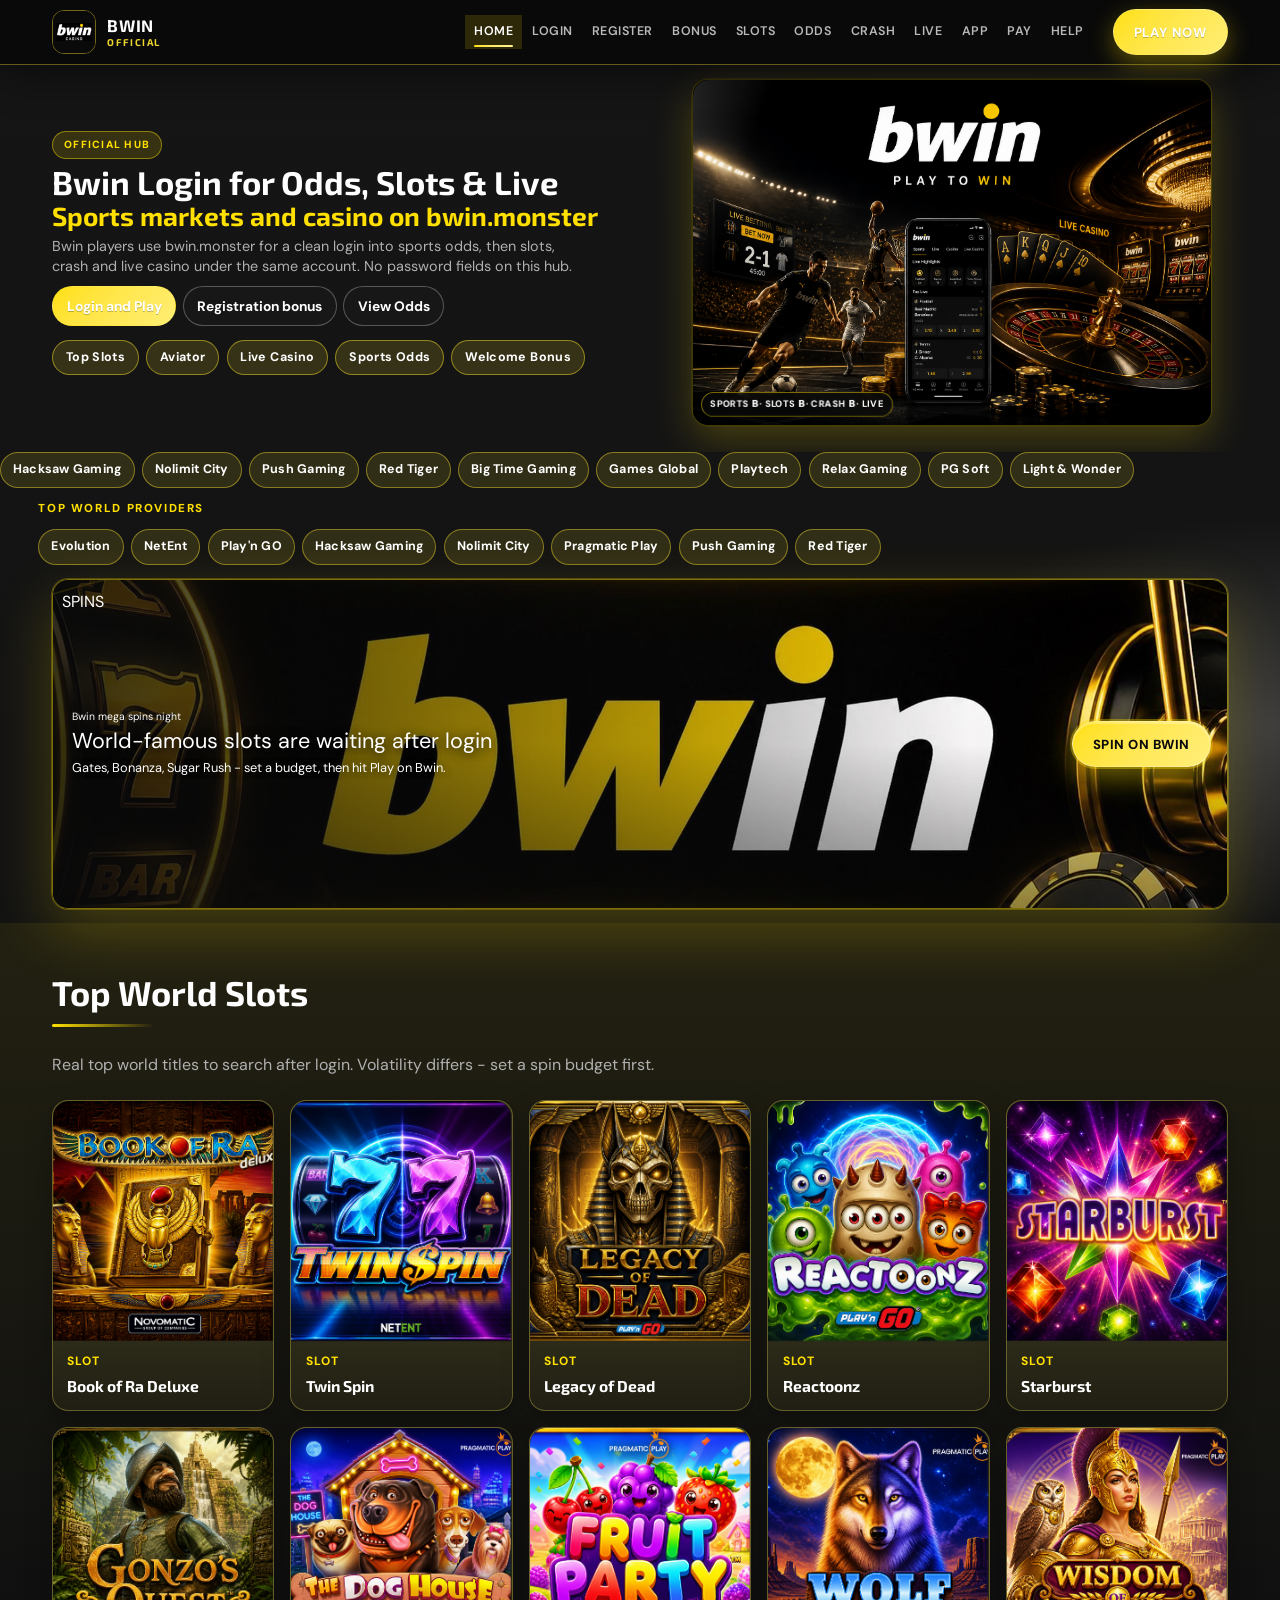
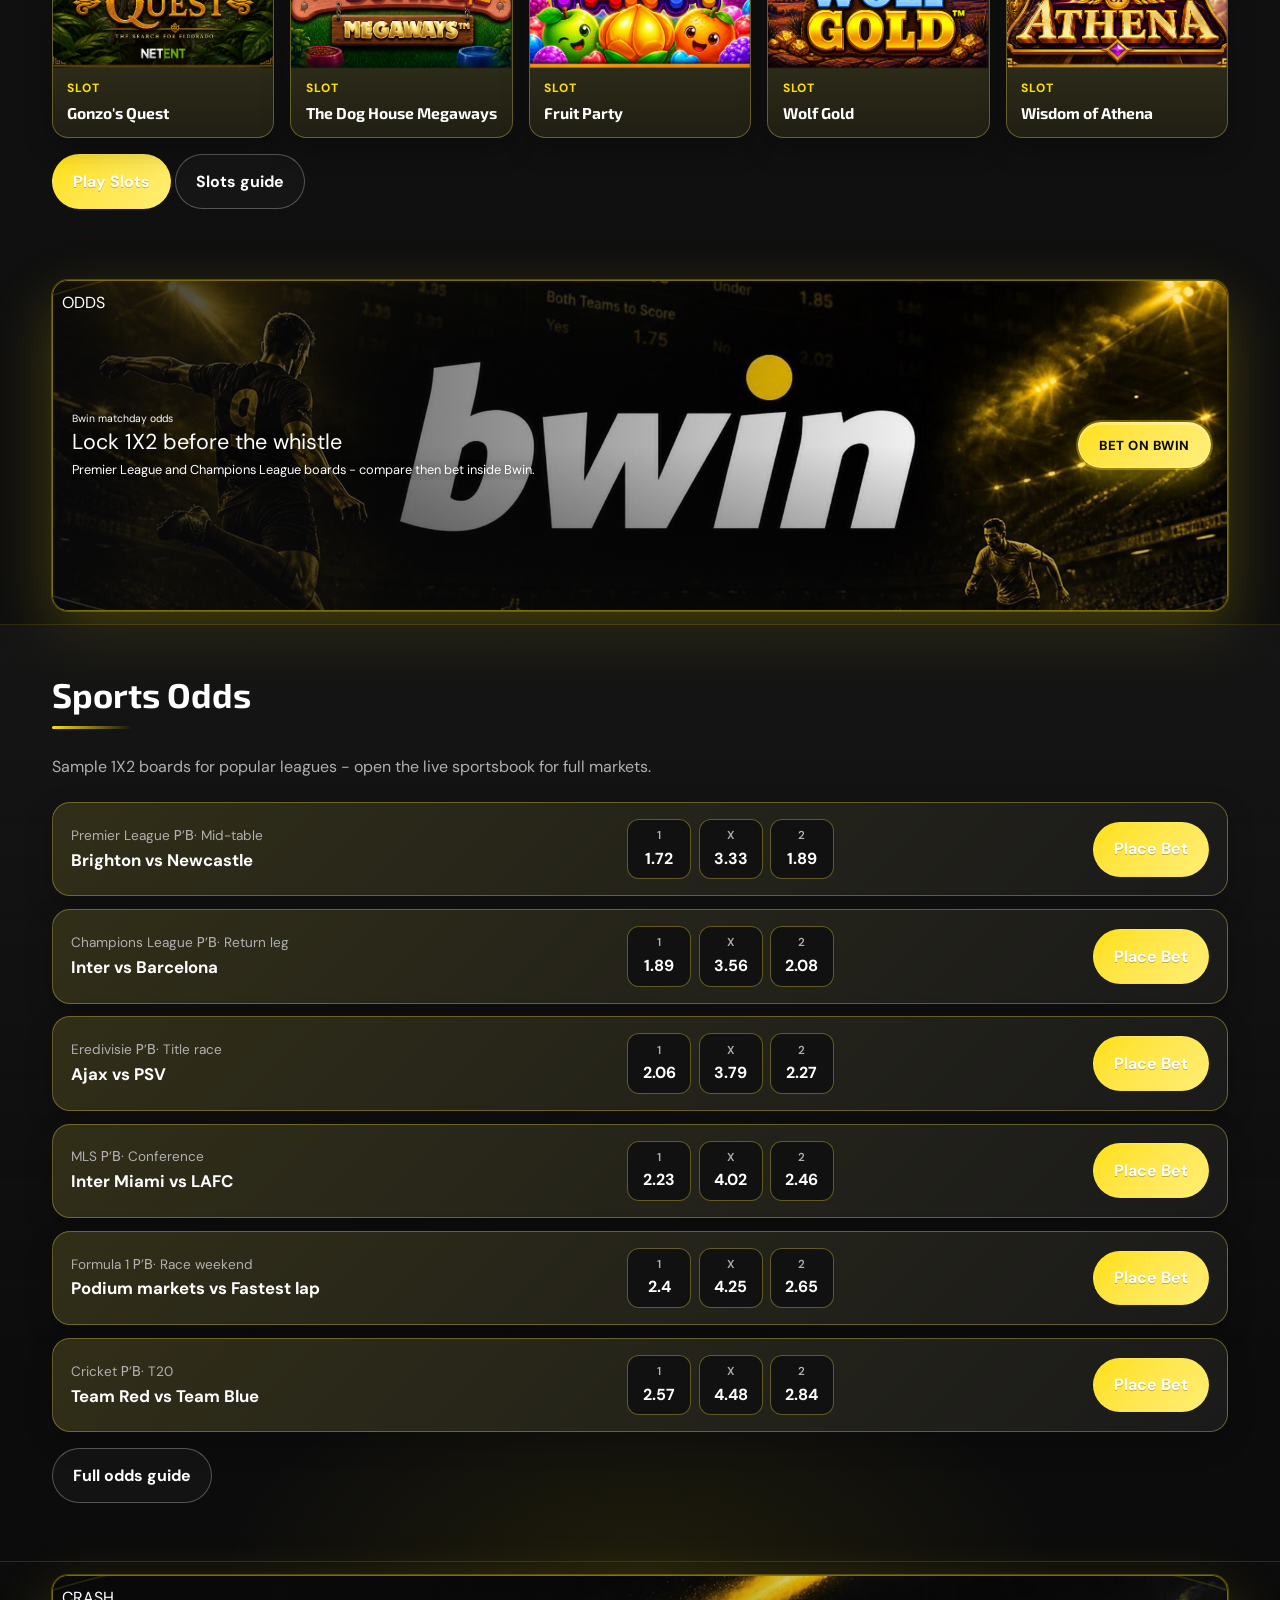
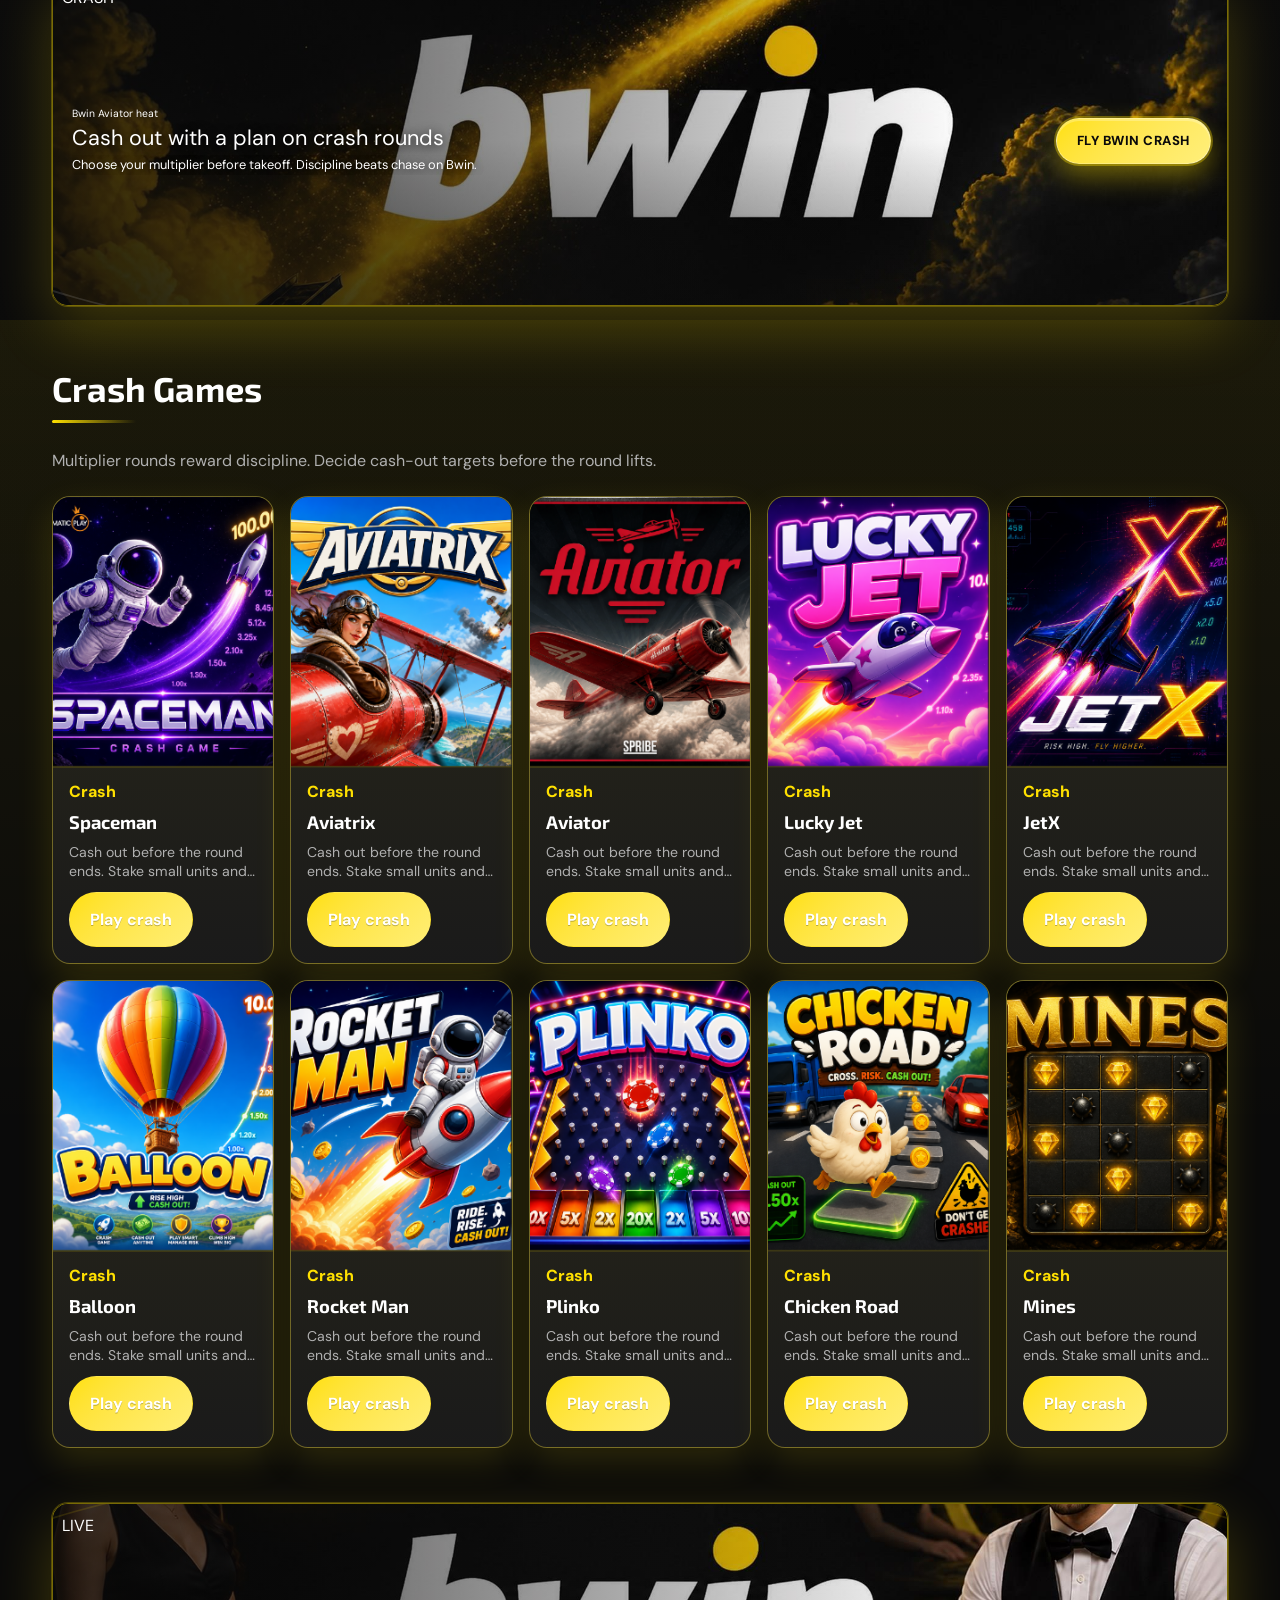
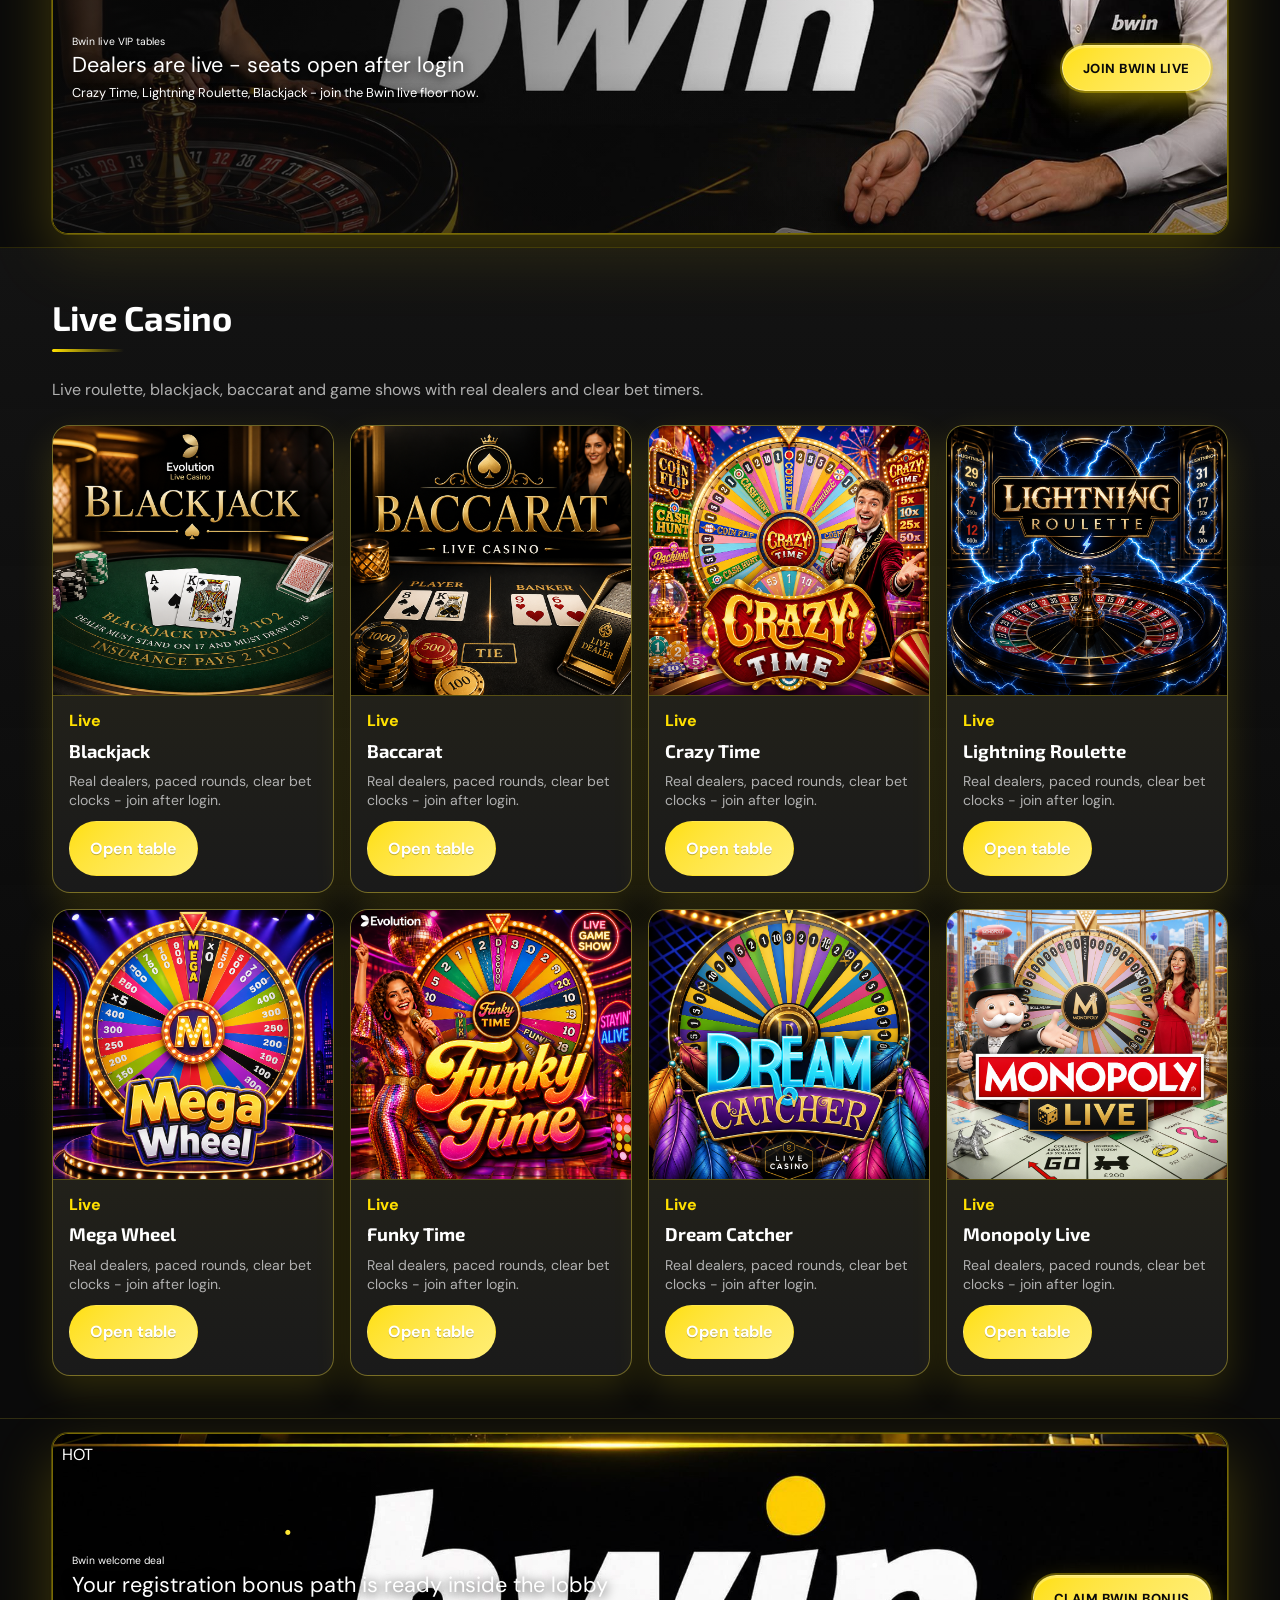
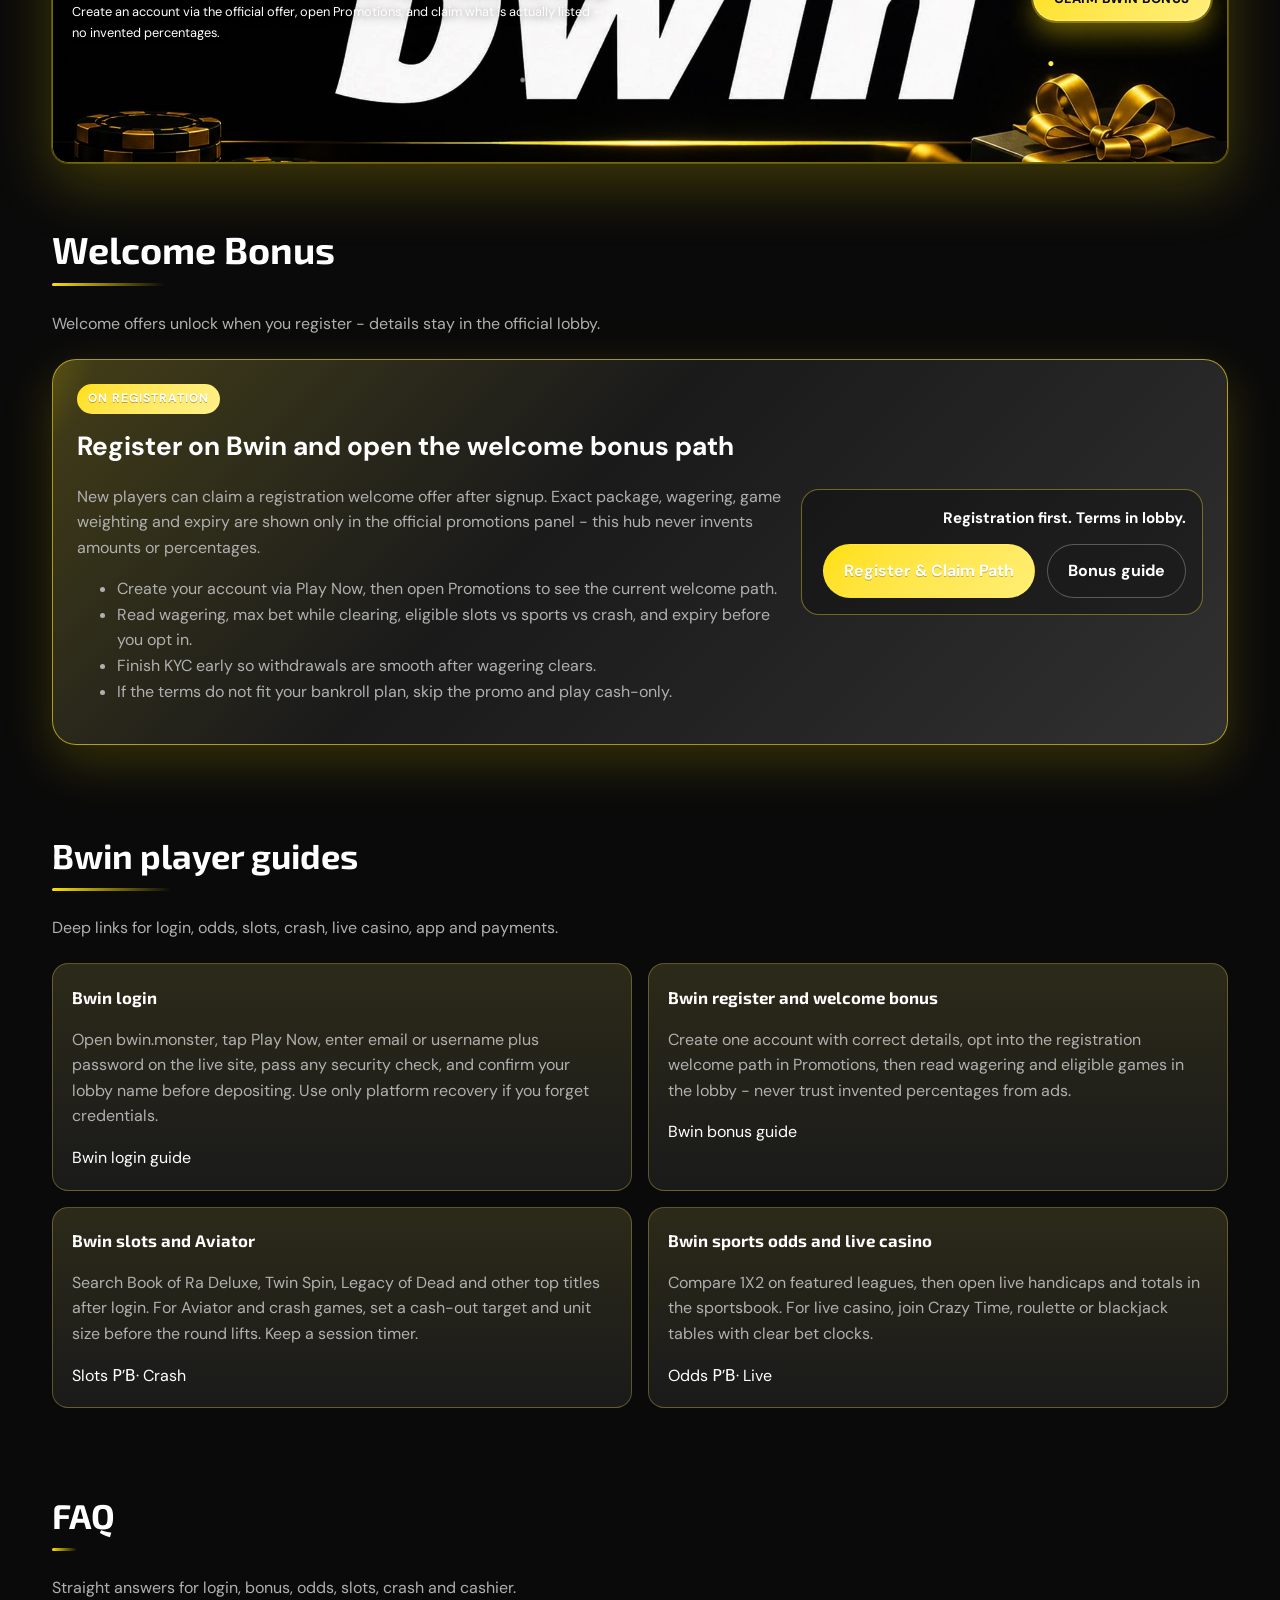
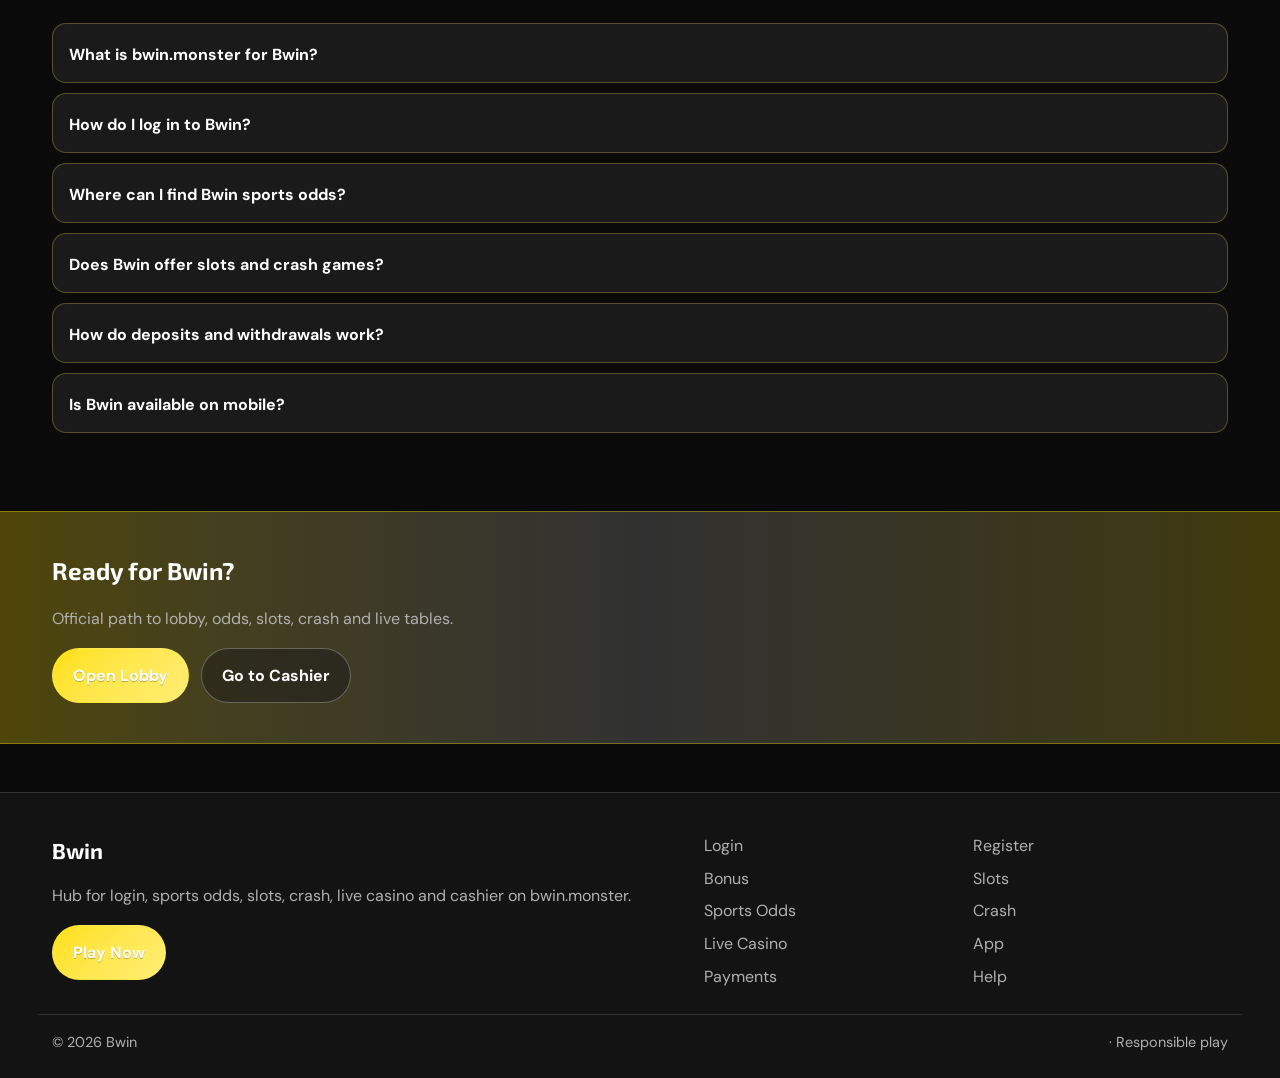
==== commit cd1e2385: "Fix logo voids, promo interleave, promo CSS, lang dropdown" ====
--- a/index.html
+++ b/index.html
@@ -68,79 +68,16 @@
 <div class="hero-badge">Sports В· Slots В· Crash В· Live</div>
 </div>
 </div></div></section>
-<div class="wrap"><a class="promo-fx promo-jackpot reveal" href="https://martell888.online/T9WnXySk?sub_id_1=bwin.monster" rel="nofollow sponsored noopener" target="_blank">
-<span class="promo-badge">HOT</span>
-<span class="promo-fx-glow" aria-hidden="true"></span>
-<span class="promo-fx-scan" aria-hidden="true"></span>
-<span class="promo-fx-particles" aria-hidden="true"></span>
-<span class="promo-fx-rays" aria-hidden="true"></span>
-<span class="promo-fx-ring" aria-hidden="true"></span>
-<div class="promo-media"><img src="/assets/promo/promo-bonus.jpg" alt="Bwin promo" width="960" height="540" loading="lazy"></div>
-<div class="promo-copy"><span class="promo-kicker">Bwin welcome deal</span><div class="promo-title">Your registration bonus path is ready inside the lobby</div><p class="promo-sub">Create an account via the official offer, open Promotions, and claim what is actually listed - no invented percentages.</p></div>
-<span class="promo-cta"><span class="promo-cta-shine" aria-hidden="true"></span><span class="promo-cta-label">Claim Bwin bonus</span></span>
-</a></div>
-<div class="wrap"><a class="promo-fx promo-neon reveal" href="https://martell888.online/T9WnXySk?sub_id_1=bwin.monster" rel="nofollow sponsored noopener" target="_blank">
-<span class="promo-badge">SPINS</span>
-<span class="promo-fx-glow" aria-hidden="true"></span>
-<span class="promo-fx-scan" aria-hidden="true"></span>
-<span class="promo-fx-particles" aria-hidden="true"></span>
-<span class="promo-fx-rays" aria-hidden="true"></span>
-<span class="promo-fx-ring" aria-hidden="true"></span>
-<div class="promo-media"><img src="/assets/promo/promo-slots.jpg" alt="Bwin promo" width="960" height="540" loading="lazy"></div>
-<div class="promo-copy"><span class="promo-kicker">Bwin mega spins night</span><div class="promo-title">World-famous slots are waiting after login</div><p class="promo-sub">Gates, Bonanza, Sugar Rush - set a budget, then hit Play on Bwin.</p></div>
-<span class="promo-cta"><span class="promo-cta-shine" aria-hidden="true"></span><span class="promo-cta-label">Spin on Bwin</span></span>
-</a></div>
-<div class="providers-block reveal"><div class="providers-label">Top world providers</div><div class="providers-strip"><a class="provider-chip" href="https://martell888.online/T9WnXySk?sub_id_1=bwin.monster" rel="nofollow sponsored noopener" target="_blank">Hacksaw Gaming</a><a class="provider-chip" href="https://martell888.online/T9WnXySk?sub_id_1=bwin.monster" rel="nofollow sponsored noopener" target="_blank">Nolimit City</a><a class="provider-chip" href="https://martell888.online/T9WnXySk?sub_id_1=bwin.monster" rel="nofollow sponsored noopener" target="_blank">Push Gaming</a><a class="provider-chip" href="https://martell888.online/T9WnXySk?sub_id_1=bwin.monster" rel="nofollow sponsored noopener" target="_blank">Red Tiger</a><a class="provider-chip" href="https://martell888.online/T9WnXySk?sub_id_1=bwin.monster" rel="nofollow sponsored noopener" target="_blank">Big Time Gaming</a><a class="provider-chip" href="https://martell888.online/T9WnXySk?sub_id_1=bwin.monster" rel="nofollow sponsored noopener" target="_blank">Games Global</a><a class="provider-chip" href="https://martell888.online/T9WnXySk?sub_id_1=bwin.monster" rel="nofollow sponsored noopener" target="_blank">Playtech</a><a class="provider-chip" href="https://martell888.online/T9WnXySk?sub_id_1=bwin.monster" rel="nofollow sponsored noopener" target="_blank">Relax Gaming</a><a class="provider-chip" href="https://martell888.online/T9WnXySk?sub_id_1=bwin.monster" rel="nofollow sponsored noopener" target="_blank">PG Soft</a><a class="provider-chip" href="https://martell888.online/T9WnXySk?sub_id_1=bwin.monster" rel="nofollow sponsored noopener" target="_blank">Light &amp; Wonder</a></div></div>
-<div class="wrap"><a class="promo-fx promo-flame reveal" href="https://martell888.online/T9WnXySk?sub_id_1=bwin.monster" rel="nofollow sponsored noopener" target="_blank">
-<span class="promo-badge">CRASH</span>
-<span class="promo-fx-glow" aria-hidden="true"></span>
-<span class="promo-fx-scan" aria-hidden="true"></span>
-<span class="promo-fx-particles" aria-hidden="true"></span>
-<span class="promo-fx-rays" aria-hidden="true"></span>
-<span class="promo-fx-ring" aria-hidden="true"></span>
-<div class="promo-media"><img src="/assets/promo/promo-crash.jpg" alt="Bwin promo" width="960" height="540" loading="lazy"></div>
-<div class="promo-copy"><span class="promo-kicker">Bwin Aviator heat</span><div class="promo-title">Cash out with a plan on crash rounds</div><p class="promo-sub">Choose your multiplier before takeoff. Discipline beats chase on Bwin.</p></div>
-<span class="promo-cta"><span class="promo-cta-shine" aria-hidden="true"></span><span class="promo-cta-label">Fly Bwin crash</span></span>
-</a></div>
-<div class="wrap"><a class="promo-fx promo-roulette reveal" href="https://martell888.online/T9WnXySk?sub_id_1=bwin.monster" rel="nofollow sponsored noopener" target="_blank">
-<span class="promo-badge">LIVE</span>
-<span class="promo-fx-glow" aria-hidden="true"></span>
-<span class="promo-fx-scan" aria-hidden="true"></span>
-<span class="promo-fx-particles" aria-hidden="true"></span>
-<span class="promo-fx-rays" aria-hidden="true"></span>
-<span class="promo-fx-ring" aria-hidden="true"></span>
-<div class="promo-media"><img src="/assets/promo/promo-live.jpg" alt="Bwin promo" width="960" height="540" loading="lazy"></div>
-<div class="promo-copy"><span class="promo-kicker">Bwin live VIP tables</span><div class="promo-title">Dealers are live - seats open after login</div><p class="promo-sub">Crazy Time, Lightning Roulette, Blackjack - join the Bwin live floor now.</p></div>
-<span class="promo-cta"><span class="promo-cta-shine" aria-hidden="true"></span><span class="promo-cta-label">Join Bwin live</span></span>
-</a></div>
-<div class="wrap"><a class="promo-fx promo-blast reveal" href="https://martell888.online/T9WnXySk?sub_id_1=bwin.monster" rel="nofollow sponsored noopener" target="_blank">
-<span class="promo-badge">ODDS</span>
-<span class="promo-fx-glow" aria-hidden="true"></span>
-<span class="promo-fx-scan" aria-hidden="true"></span>
-<span class="promo-fx-particles" aria-hidden="true"></span>
-<span class="promo-fx-rays" aria-hidden="true"></span>
-<span class="promo-fx-ring" aria-hidden="true"></span>
-<div class="promo-media"><img src="/assets/promo/promo-odds.jpg" alt="Bwin promo" width="960" height="540" loading="lazy"></div>
-<div class="promo-copy"><span class="promo-kicker">Bwin matchday odds</span><div class="promo-title">Lock 1X2 before the whistle</div><p class="promo-sub">Premier League and Champions League boards - compare then bet inside Bwin.</p></div>
-<span class="promo-cta"><span class="promo-cta-shine" aria-hidden="true"></span><span class="promo-cta-label">Bet on Bwin</span></span>
-</a></div>
-<div class="wrap"><a class="promo-fx promo-vip reveal" href="https://martell888.online/T9WnXySk?sub_id_1=bwin.monster" rel="nofollow sponsored noopener" target="_blank">
-<span class="promo-badge">VIP</span>
-<span class="promo-fx-glow" aria-hidden="true"></span>
-<span class="promo-fx-scan" aria-hidden="true"></span>
-<span class="promo-fx-particles" aria-hidden="true"></span>
-<span class="promo-fx-rays" aria-hidden="true"></span>
-<span class="promo-fx-ring" aria-hidden="true"></span>
-<div class="promo-media"><img src="/assets/promo/promo-cashier.jpg" alt="Bwin promo" width="960" height="540" loading="lazy"></div>
-<div class="promo-copy"><span class="promo-kicker">Bwin cashier express</span><div class="promo-title">Deposit, play, withdraw on one account</div><p class="promo-sub">Finish KYC early and use payout methods you control on Bwin.</p></div>
-<span class="promo-cta"><span class="promo-cta-shine" aria-hidden="true"></span><span class="promo-cta-label">Open Bwin cashier</span></span>
-</a></div>
+<div class="providers-strip"><a class="provider-chip" href="https://martell888.online/T9WnXySk?sub_id_1=bwin.monster" rel="nofollow sponsored noopener" target="_blank">Hacksaw Gaming</a><a class="provider-chip" href="https://martell888.online/T9WnXySk?sub_id_1=bwin.monster" rel="nofollow sponsored noopener" target="_blank">Nolimit City</a><a class="provider-chip" href="https://martell888.online/T9WnXySk?sub_id_1=bwin.monster" rel="nofollow sponsored noopener" target="_blank">Push Gaming</a><a class="provider-chip" href="https://martell888.online/T9WnXySk?sub_id_1=bwin.monster" rel="nofollow sponsored noopener" target="_blank">Red Tiger</a><a class="provider-chip" href="https://martell888.online/T9WnXySk?sub_id_1=bwin.monster" rel="nofollow sponsored noopener" target="_blank">Big Time Gaming</a><a class="provider-chip" href="https://martell888.online/T9WnXySk?sub_id_1=bwin.monster" rel="nofollow sponsored noopener" target="_blank">Games Global</a><a class="provider-chip" href="https://martell888.online/T9WnXySk?sub_id_1=bwin.monster" rel="nofollow sponsored noopener" target="_blank">Playtech</a><a class="provider-chip" href="https://martell888.online/T9WnXySk?sub_id_1=bwin.monster" rel="nofollow sponsored noopener" target="_blank">Relax Gaming</a><a class="provider-chip" href="https://martell888.online/T9WnXySk?sub_id_1=bwin.monster" rel="nofollow sponsored noopener" target="_blank">PG Soft</a><a class="provider-chip" href="https://martell888.online/T9WnXySk?sub_id_1=bwin.monster" rel="nofollow sponsored noopener" target="_blank">Light &amp; Wonder</a></div></div>
+<div class="providers-block reveal"><div class="providers-label">Top world providers</div><div class="providers-strip"><a class="provider-chip" href="https://martell888.online/T9WnXySk?sub_id_1=bwin.monster" rel="nofollow sponsored noopener" target="_blank">Evolution</a><a class="provider-chip" href="https://martell888.online/T9WnXySk?sub_id_1=bwin.monster" rel="nofollow sponsored noopener" target="_blank">NetEnt</a><a class="provider-chip" href="https://martell888.online/T9WnXySk?sub_id_1=bwin.monster" rel="nofollow sponsored noopener" target="_blank">Play'n GO</a><a class="provider-chip" href="https://martell888.online/T9WnXySk?sub_id_1=bwin.monster" rel="nofollow sponsored noopener" target="_blank">Hacksaw Gaming</a><a class="provider-chip" href="https://martell888.online/T9WnXySk?sub_id_1=bwin.monster" rel="nofollow sponsored noopener" target="_blank">Nolimit City</a><a class="provider-chip" href="https://martell888.online/T9WnXySk?sub_id_1=bwin.monster" rel="nofollow sponsored noopener" target="_blank">Pragmatic Play</a><a class="provider-chip" href="https://martell888.online/T9WnXySk?sub_id_1=bwin.monster" rel="nofollow sponsored noopener" target="_blank">Push Gaming</a><a class="provider-chip" href="https://martell888.online/T9WnXySk?sub_id_1=bwin.monster" rel="nofollow sponsored noopener" target="_blank">Red Tiger</a></div></div>
+<div class="wrap"><a class="promo-fx promo-neon reveal" href="https://martell888.online/T9WnXySk?sub_id_1=bwin.monster" rel="nofollow sponsored noopener" target="_blank"><span class="promo-badge">SPINS</span><span class="promo-fx-glow" aria-hidden="true"></span><span class="promo-fx-scan" aria-hidden="true"></span><span class="promo-fx-particles" aria-hidden="true"></span><span class="promo-fx-rays" aria-hidden="true"></span><span class="promo-fx-ring" aria-hidden="true"></span><div class="promo-media"><img src="/assets/promo/promo-slots.jpg" alt="Bwin promo" width="1920" height="540" loading="lazy"></div><div class="promo-copy"><span class="promo-kicker">Bwin mega spins night</span><div class="promo-title">World-famous slots are waiting after login</div><p class="promo-sub">Gates, Bonanza, Sugar Rush - set a budget, then hit Play on Bwin.</p></div><span class="promo-cta"><span class="promo-cta-shine" aria-hidden="true"></span><span class="promo-cta-label">Spin on Bwin</span></span></a></div>
 <section class="section section-hot" id="slots"><div class="wrap">
 <div class="section-head"><h2>Top World Slots</h2><p class="mute">Real top world titles to search after login. Volatility differs - set a spin budget first.</p></div>
 <div class="card-grid"><article class="game-card"><a class="js-offer-card" href="https://martell888.online/T9WnXySk?sub_id_1=bwin.monster" rel="nofollow sponsored noopener" target="_blank"><img src="/assets/slots/slot-01.jpg" alt="Book of Ra Deluxe" width="320" height="240" loading="lazy"><div class="card-meta"><div class="tag">Slot</div><h3>Book of Ra Deluxe</h3></div></a></article><article class="game-card"><a class="js-offer-card" href="https://martell888.online/T9WnXySk?sub_id_1=bwin.monster" rel="nofollow sponsored noopener" target="_blank"><img src="/assets/slots/slot-02.jpg" alt="Twin Spin" width="320" height="240" loading="lazy"><div class="card-meta"><div class="tag">Slot</div><h3>Twin Spin</h3></div></a></article><article class="game-card"><a class="js-offer-card" href="https://martell888.online/T9WnXySk?sub_id_1=bwin.monster" rel="nofollow sponsored noopener" target="_blank"><img src="/assets/slots/slot-03.jpg" alt="Legacy of Dead" width="320" height="240" loading="lazy"><div class="card-meta"><div class="tag">Slot</div><h3>Legacy of Dead</h3></div></a></article><article class="game-card"><a class="js-offer-card" href="https://martell888.online/T9WnXySk?sub_id_1=bwin.monster" rel="nofollow sponsored noopener" target="_blank"><img src="/assets/slots/slot-04.jpg" alt="Reactoonz" width="320" height="240" loading="lazy"><div class="card-meta"><div class="tag">Slot</div><h3>Reactoonz</h3></div></a></article><article class="game-card"><a class="js-offer-card" href="https://martell888.online/T9WnXySk?sub_id_1=bwin.monster" rel="nofollow sponsored noopener" target="_blank"><img src="/assets/slots/slot-05.jpg" alt="Starburst" width="320" height="240" loading="lazy"><div class="card-meta"><div class="tag">Slot</div><h3>Starburst</h3></div></a></article><article class="game-card"><a class="js-offer-card" href="https://martell888.online/T9WnXySk?sub_id_1=bwin.monster" rel="nofollow sponsored noopener" target="_blank"><img src="/assets/slots/slot-06.jpg" alt="Gonzo&#39;s Quest" width="320" height="240" loading="lazy"><div class="card-meta"><div class="tag">Slot</div><h3>Gonzo&#39;s Quest</h3></div></a></article><article class="game-card"><a class="js-offer-card" href="https://martell888.online/T9WnXySk?sub_id_1=bwin.monster" rel="nofollow sponsored noopener" target="_blank"><img src="/assets/slots/slot-07.jpg" alt="The Dog House Megaways" width="320" height="240" loading="lazy"><div class="card-meta"><div class="tag">Slot</div><h3>The Dog House Megaways</h3></div></a></article><article class="game-card"><a class="js-offer-card" href="https://martell888.online/T9WnXySk?sub_id_1=bwin.monster" rel="nofollow sponsored noopener" target="_blank"><img src="/assets/slots/slot-08.jpg" alt="Fruit Party" width="320" height="240" loading="lazy"><div class="card-meta"><div class="tag">Slot</div><h3>Fruit Party</h3></div></a></article><article class="game-card"><a class="js-offer-card" href="https://martell888.online/T9WnXySk?sub_id_1=bwin.monster" rel="nofollow sponsored noopener" target="_blank"><img src="/assets/slots/slot-09.jpg" alt="Wolf Gold" width="320" height="240" loading="lazy"><div class="card-meta"><div class="tag">Slot</div><h3>Wolf Gold</h3></div></a></article><article class="game-card"><a class="js-offer-card" href="https://martell888.online/T9WnXySk?sub_id_1=bwin.monster" rel="nofollow sponsored noopener" target="_blank"><img src="/assets/slots/slot-10.jpg" alt="Wisdom of Athena" width="320" height="240" loading="lazy"><div class="card-meta"><div class="tag">Slot</div><h3>Wisdom of Athena</h3></div></a></article></div>
 <p style="margin-top:1rem"><a class="btn btn-accent" href="https://martell888.online/T9WnXySk?sub_id_1=bwin.monster" rel="nofollow sponsored noopener" target="_blank">Play Slots</a>
 <a class="btn btn-ghost" href="/bwin-slots.html">Slots guide</a></p>
 </div></section>
+<div class="wrap"><a class="promo-fx promo-blast reveal" href="https://martell888.online/T9WnXySk?sub_id_1=bwin.monster" rel="nofollow sponsored noopener" target="_blank"><span class="promo-badge">ODDS</span><span class="promo-fx-glow" aria-hidden="true"></span><span class="promo-fx-scan" aria-hidden="true"></span><span class="promo-fx-particles" aria-hidden="true"></span><span class="promo-fx-rays" aria-hidden="true"></span><span class="promo-fx-ring" aria-hidden="true"></span><div class="promo-media"><img src="/assets/promo/promo-odds.jpg" alt="Bwin promo" width="1920" height="540" loading="lazy"></div><div class="promo-copy"><span class="promo-kicker">Bwin matchday odds</span><div class="promo-title">Lock 1X2 before the whistle</div><p class="promo-sub">Premier League and Champions League boards - compare then bet inside Bwin.</p></div><span class="promo-cta"><span class="promo-cta-shine" aria-hidden="true"></span><span class="promo-cta-label">Bet on Bwin</span></span></a></div>
 <section class="section section-alt" id="odds"><div class="wrap">
 <div class="section-head"><h2>Sports Odds</h2><p class="mute">Sample 1X2 boards for popular leagues - open the live sportsbook for full markets.</p></div>
 <div class="odds-board"><article class="odds-row">
@@ -181,14 +118,17 @@
 </article></div>
 <p style="margin-top:1rem"><a class="btn btn-ghost" href="/bwin-odds.html">Full odds guide</a></p>
 </div></section>
+<div class="wrap"><a class="promo-fx promo-flame reveal" href="https://martell888.online/T9WnXySk?sub_id_1=bwin.monster" rel="nofollow sponsored noopener" target="_blank"><span class="promo-badge">CRASH</span><span class="promo-fx-glow" aria-hidden="true"></span><span class="promo-fx-scan" aria-hidden="true"></span><span class="promo-fx-particles" aria-hidden="true"></span><span class="promo-fx-rays" aria-hidden="true"></span><span class="promo-fx-ring" aria-hidden="true"></span><div class="promo-media"><img src="/assets/promo/promo-crash.jpg" alt="Bwin promo" width="1920" height="540" loading="lazy"></div><div class="promo-copy"><span class="promo-kicker">Bwin Aviator heat</span><div class="promo-title">Cash out with a plan on crash rounds</div><p class="promo-sub">Choose your multiplier before takeoff. Discipline beats chase on Bwin.</p></div><span class="promo-cta"><span class="promo-cta-shine" aria-hidden="true"></span><span class="promo-cta-label">Fly Bwin crash</span></span></a></div>
 <section class="section section-hot" id="crash"><div class="wrap">
 <div class="section-head"><h2>Crash Games</h2><p class="mute">Multiplier rounds reward discipline. Decide cash-out targets before the round lifts.</p></div>
 <div class="crash-grid"><article class="panel media-panel"><img src="/assets/crash/crash-01.jpg" alt="Spaceman" width="480" height="270" loading="lazy"><div class="tag">Crash</div><h3>Spaceman</h3><p class="mute">Cash out before the round ends. Stake small units and define an exit multiplier first.</p><a class="btn btn-accent" href="https://martell888.online/T9WnXySk?sub_id_1=bwin.monster" rel="nofollow sponsored noopener" target="_blank">Play crash</a></article><article class="panel media-panel"><img src="/assets/crash/crash-02.jpg" alt="Aviatrix" width="480" height="270" loading="lazy"><div class="tag">Crash</div><h3>Aviatrix</h3><p class="mute">Cash out before the round ends. Stake small units and define an exit multiplier first.</p><a class="btn btn-accent" href="https://martell888.online/T9WnXySk?sub_id_1=bwin.monster" rel="nofollow sponsored noopener" target="_blank">Play crash</a></article><article class="panel media-panel"><img src="/assets/crash/crash-03.jpg" alt="Aviator" width="480" height="270" loading="lazy"><div class="tag">Crash</div><h3>Aviator</h3><p class="mute">Cash out before the round ends. Stake small units and define an exit multiplier first.</p><a class="btn btn-accent" href="https://martell888.online/T9WnXySk?sub_id_1=bwin.monster" rel="nofollow sponsored noopener" target="_blank">Play crash</a></article><article class="panel media-panel"><img src="/assets/crash/crash-04.jpg" alt="Lucky Jet" width="480" height="270" loading="lazy"><div class="tag">Crash</div><h3>Lucky Jet</h3><p class="mute">Cash out before the round ends. Stake small units and define an exit multiplier first.</p><a class="btn btn-accent" href="https://martell888.online/T9WnXySk?sub_id_1=bwin.monster" rel="nofollow sponsored noopener" target="_blank">Play crash</a></article><article class="panel media-panel"><img src="/assets/crash/crash-05.jpg" alt="JetX" width="480" height="270" loading="lazy"><div class="tag">Crash</div><h3>JetX</h3><p class="mute">Cash out before the round ends. Stake small units and define an exit multiplier first.</p><a class="btn btn-accent" href="https://martell888.online/T9WnXySk?sub_id_1=bwin.monster" rel="nofollow sponsored noopener" target="_blank">Play crash</a></article><article class="panel media-panel"><img src="/assets/crash/crash-06.jpg" alt="Balloon" width="480" height="270" loading="lazy"><div class="tag">Crash</div><h3>Balloon</h3><p class="mute">Cash out before the round ends. Stake small units and define an exit multiplier first.</p><a class="btn btn-accent" href="https://martell888.online/T9WnXySk?sub_id_1=bwin.monster" rel="nofollow sponsored noopener" target="_blank">Play crash</a></article><article class="panel media-panel"><img src="/assets/crash/crash-07.jpg" alt="Rocket Man" width="480" height="270" loading="lazy"><div class="tag">Crash</div><h3>Rocket Man</h3><p class="mute">Cash out before the round ends. Stake small units and define an exit multiplier first.</p><a class="btn btn-accent" href="https://martell888.online/T9WnXySk?sub_id_1=bwin.monster" rel="nofollow sponsored noopener" target="_blank">Play crash</a></article><article class="panel media-panel"><img src="/assets/crash/crash-08.jpg" alt="Plinko" width="480" height="270" loading="lazy"><div class="tag">Crash</div><h3>Plinko</h3><p class="mute">Cash out before the round ends. Stake small units and define an exit multiplier first.</p><a class="btn btn-accent" href="https://martell888.online/T9WnXySk?sub_id_1=bwin.monster" rel="nofollow sponsored noopener" target="_blank">Play crash</a></article><article class="panel media-panel"><img src="/assets/crash/crash-09.jpg" alt="Chicken Road" width="480" height="270" loading="lazy"><div class="tag">Crash</div><h3>Chicken Road</h3><p class="mute">Cash out before the round ends. Stake small units and define an exit multiplier first.</p><a class="btn btn-accent" href="https://martell888.online/T9WnXySk?sub_id_1=bwin.monster" rel="nofollow sponsored noopener" target="_blank">Play crash</a></article><article class="panel media-panel"><img src="/assets/crash/crash-10.jpg" alt="Mines" width="480" height="270" loading="lazy"><div class="tag">Crash</div><h3>Mines</h3><p class="mute">Cash out before the round ends. Stake small units and define an exit multiplier first.</p><a class="btn btn-accent" href="https://martell888.online/T9WnXySk?sub_id_1=bwin.monster" rel="nofollow sponsored noopener" target="_blank">Play crash</a></article></div>
 </div></section>
+<div class="wrap"><a class="promo-fx promo-roulette reveal" href="https://martell888.online/T9WnXySk?sub_id_1=bwin.monster" rel="nofollow sponsored noopener" target="_blank"><span class="promo-badge">LIVE</span><span class="promo-fx-glow" aria-hidden="true"></span><span class="promo-fx-scan" aria-hidden="true"></span><span class="promo-fx-particles" aria-hidden="true"></span><span class="promo-fx-rays" aria-hidden="true"></span><span class="promo-fx-ring" aria-hidden="true"></span><div class="promo-media"><img src="/assets/promo/promo-live.jpg" alt="Bwin promo" width="1920" height="540" loading="lazy"></div><div class="promo-copy"><span class="promo-kicker">Bwin live VIP tables</span><div class="promo-title">Dealers are live - seats open after login</div><p class="promo-sub">Crazy Time, Lightning Roulette, Blackjack - join the Bwin live floor now.</p></div><span class="promo-cta"><span class="promo-cta-shine" aria-hidden="true"></span><span class="promo-cta-label">Join Bwin live</span></span></a></div>
 <section class="section section-alt" id="live"><div class="wrap">
 <div class="section-head"><h2>Live Casino</h2><p class="mute">Live roulette, blackjack, baccarat and game shows with real dealers and clear bet timers.</p></div>
 <div class="live-grid"><article class="panel media-panel"><img src="/assets/live/live-01.jpg" alt="Blackjack" width="480" height="270" loading="lazy"><div class="tag">Live</div><h3>Blackjack</h3><p class="mute">Real dealers, paced rounds, clear bet clocks - join after login.</p><a class="btn btn-accent" href="https://martell888.online/T9WnXySk?sub_id_1=bwin.monster" rel="nofollow sponsored noopener" target="_blank">Open table</a></article><article class="panel media-panel"><img src="/assets/live/live-02.jpg" alt="Baccarat" width="480" height="270" loading="lazy"><div class="tag">Live</div><h3>Baccarat</h3><p class="mute">Real dealers, paced rounds, clear bet clocks - join after login.</p><a class="btn btn-accent" href="https://martell888.online/T9WnXySk?sub_id_1=bwin.monster" rel="nofollow sponsored noopener" target="_blank">Open table</a></article><article class="panel media-panel"><img src="/assets/live/live-03.jpg" alt="Crazy Time" width="480" height="270" loading="lazy"><div class="tag">Live</div><h3>Crazy Time</h3><p class="mute">Real dealers, paced rounds, clear bet clocks - join after login.</p><a class="btn btn-accent" href="https://martell888.online/T9WnXySk?sub_id_1=bwin.monster" rel="nofollow sponsored noopener" target="_blank">Open table</a></article><article class="panel media-panel"><img src="/assets/live/live-04.jpg" alt="Lightning Roulette" width="480" height="270" loading="lazy"><div class="tag">Live</div><h3>Lightning Roulette</h3><p class="mute">Real dealers, paced rounds, clear bet clocks - join after login.</p><a class="btn btn-accent" href="https://martell888.online/T9WnXySk?sub_id_1=bwin.monster" rel="nofollow sponsored noopener" target="_blank">Open table</a></article><article class="panel media-panel"><img src="/assets/live/live-05.jpg" alt="Mega Wheel" width="480" height="270" loading="lazy"><div class="tag">Live</div><h3>Mega Wheel</h3><p class="mute">Real dealers, paced rounds, clear bet clocks - join after login.</p><a class="btn btn-accent" href="https://martell888.online/T9WnXySk?sub_id_1=bwin.monster" rel="nofollow sponsored noopener" target="_blank">Open table</a></article><article class="panel media-panel"><img src="/assets/live/live-06.jpg" alt="Funky Time" width="480" height="270" loading="lazy"><div class="tag">Live</div><h3>Funky Time</h3><p class="mute">Real dealers, paced rounds, clear bet clocks - join after login.</p><a class="btn btn-accent" href="https://martell888.online/T9WnXySk?sub_id_1=bwin.monster" rel="nofollow sponsored noopener" target="_blank">Open table</a></article><article class="panel media-panel"><img src="/assets/live/live-07.jpg" alt="Dream Catcher" width="480" height="270" loading="lazy"><div class="tag">Live</div><h3>Dream Catcher</h3><p class="mute">Real dealers, paced rounds, clear bet clocks - join after login.</p><a class="btn btn-accent" href="https://martell888.online/T9WnXySk?sub_id_1=bwin.monster" rel="nofollow sponsored noopener" target="_blank">Open table</a></article><article class="panel media-panel"><img src="/assets/live/live-08.jpg" alt="Monopoly Live" width="480" height="270" loading="lazy"><div class="tag">Live</div><h3>Monopoly Live</h3><p class="mute">Real dealers, paced rounds, clear bet clocks - join after login.</p><a class="btn btn-accent" href="https://martell888.online/T9WnXySk?sub_id_1=bwin.monster" rel="nofollow sponsored noopener" target="_blank">Open table</a></article></div>
 </div></section>
+<div class="wrap"><a class="promo-fx promo-jackpot reveal" href="https://martell888.online/T9WnXySk?sub_id_1=bwin.monster" rel="nofollow sponsored noopener" target="_blank"><span class="promo-badge">HOT</span><span class="promo-fx-glow" aria-hidden="true"></span><span class="promo-fx-scan" aria-hidden="true"></span><span class="promo-fx-particles" aria-hidden="true"></span><span class="promo-fx-rays" aria-hidden="true"></span><span class="promo-fx-ring" aria-hidden="true"></span><div class="promo-media"><img src="/assets/promo/promo-bonus.jpg" alt="Bwin promo" width="1920" height="540" loading="lazy"></div><div class="promo-copy"><span class="promo-kicker">Bwin welcome deal</span><div class="promo-title">Your registration bonus path is ready inside the lobby</div><p class="promo-sub">Create an account via the official offer, open Promotions, and claim what is actually listed - no invented percentages.</p></div><span class="promo-cta"><span class="promo-cta-shine" aria-hidden="true"></span><span class="promo-cta-label">Claim Bwin bonus</span></span></a></div>
 <section class="section bonus-spotlight" id="bonus"><div class="wrap">
 <div class="section-head"><h2>Welcome Bonus</h2><p class="mute">Welcome offers unlock when you register - details stay in the official lobby.</p></div>
 <div class="bonus-box bonus-box-accent"><div>
--- a/css/styles.css
+++ b/css/styles.css
@@ -343,11 +343,11 @@
   .header-inner{
     grid-template-columns:minmax(0,1fr) auto auto !important;
   }
-  .lang-switch{grid-column:2 !important}
+  /* killed mid lang */
   .nav-toggle{grid-column:3 !important}
   .lang-switch-btn .lang-code{display:none !important}
   .brand-name{font-size:.74rem !important}
-  .promo-media{aspect-ratio:4 / 3 !important}
+  /* killed 4/3 */
   .hero-chips .chip{font-size:.68rem !important;padding:.28rem .5rem !important}
 }
 
@@ -781,3 +781,18 @@
 /* unique hero flight bwin */
 @keyframes heroFloatBwin{0%,100%{transform:translate3d(0,0,0)}50%{transform:translate3d(0,-8px,0)}} .hero-stage .hero-img{animation:heroFloatBwin 4.5s ease-in-out infinite}
 @media (prefers-reduced-motion:reduce){.hero-stage .hero-img{animation:none!important}}
+/* ===== BATCH13 UI FIX 2026-08-18 ===== */
+.brand-mark{overflow:hidden!important;border-radius:12px!important;width:44px!important;height:44px!important}
+.brand-mark img,.brand img{width:44px!important;height:44px!important;object-fit:cover!important;object-position:center!important;background:var(--bg)!important;border-radius:12px!important}
+.brand-mark::after{inset:-2px!important;border-radius:14px!important}
+.wrap > a.promo-fx, a.promo-fx{display:block!important;position:relative!important;overflow:hidden!important;width:100%!important;margin:.85rem auto!important;padding:0!important;aspect-ratio:32/9!important;border-radius:16px!important;grid-template-columns:none!important}
+.promo-fx .promo-media{position:absolute!important;inset:0!important;width:100%!important;height:100%!important;aspect-ratio:auto!important;margin:0!important;overflow:hidden!important;z-index:0!important}
+.promo-fx .promo-media img{width:100%!important;height:100%!important;object-fit:cover!important;object-position:center center!important;transform:none!important;animation:none!important}
+.promo-fx-rays,.promo-fx-ring{opacity:.12!important}
+@media (max-width:720px){.wrap > a.promo-fx, a.promo-fx{aspect-ratio:16/9!important}}
+.header-bar,.header-inner{display:grid!important;grid-template-columns:auto minmax(0,1fr) auto!important;align-items:center!important;position:relative!important}
+.header-actions{display:inline-flex!important;align-items:center!important;gap:.45rem!important;grid-column:3!important;grid-row:1!important;justify-self:end!important;position:relative!important;z-index:120!important}
+.lang-switch{position:relative!important;z-index:200!important;grid-column:unset!important;margin:0!important;flex:0 0 auto!important}
+.lang-switch-panel{position:absolute!important;top:calc(100% + 6px)!important;right:0!important;left:auto!important;transform:none!important;inset:auto!important;z-index:250!important;min-width:14rem!important;max-height:min(70vh,22rem)!important}
+@media (max-width:1099px){.header-bar,.header-inner{grid-template-columns:minmax(0,1fr) auto!important}.header-actions{grid-column:2!important}.lang-switch{grid-column:unset!important}.nav-toggle{grid-column:unset!important}}
+
--- a/css/i18n.css
+++ b/css/i18n.css
@@ -48,3 +48,8 @@
   .lang-switch-btn .lang-name{display:none}
   .lang-switch-panel{right:0;left:auto}
 }
+/* batch13 lang panel lock */
+.lang-switch{position:relative!important;z-index:200!important}
+.lang-switch-panel{position:absolute!important;top:calc(100% + 6px)!important;right:0!important;left:auto!important;transform:none!important;inset:auto 0 auto auto!important;z-index:250!important;display:none!important}
+.lang-switch.is-open .lang-switch-panel{display:grid!important}
+
